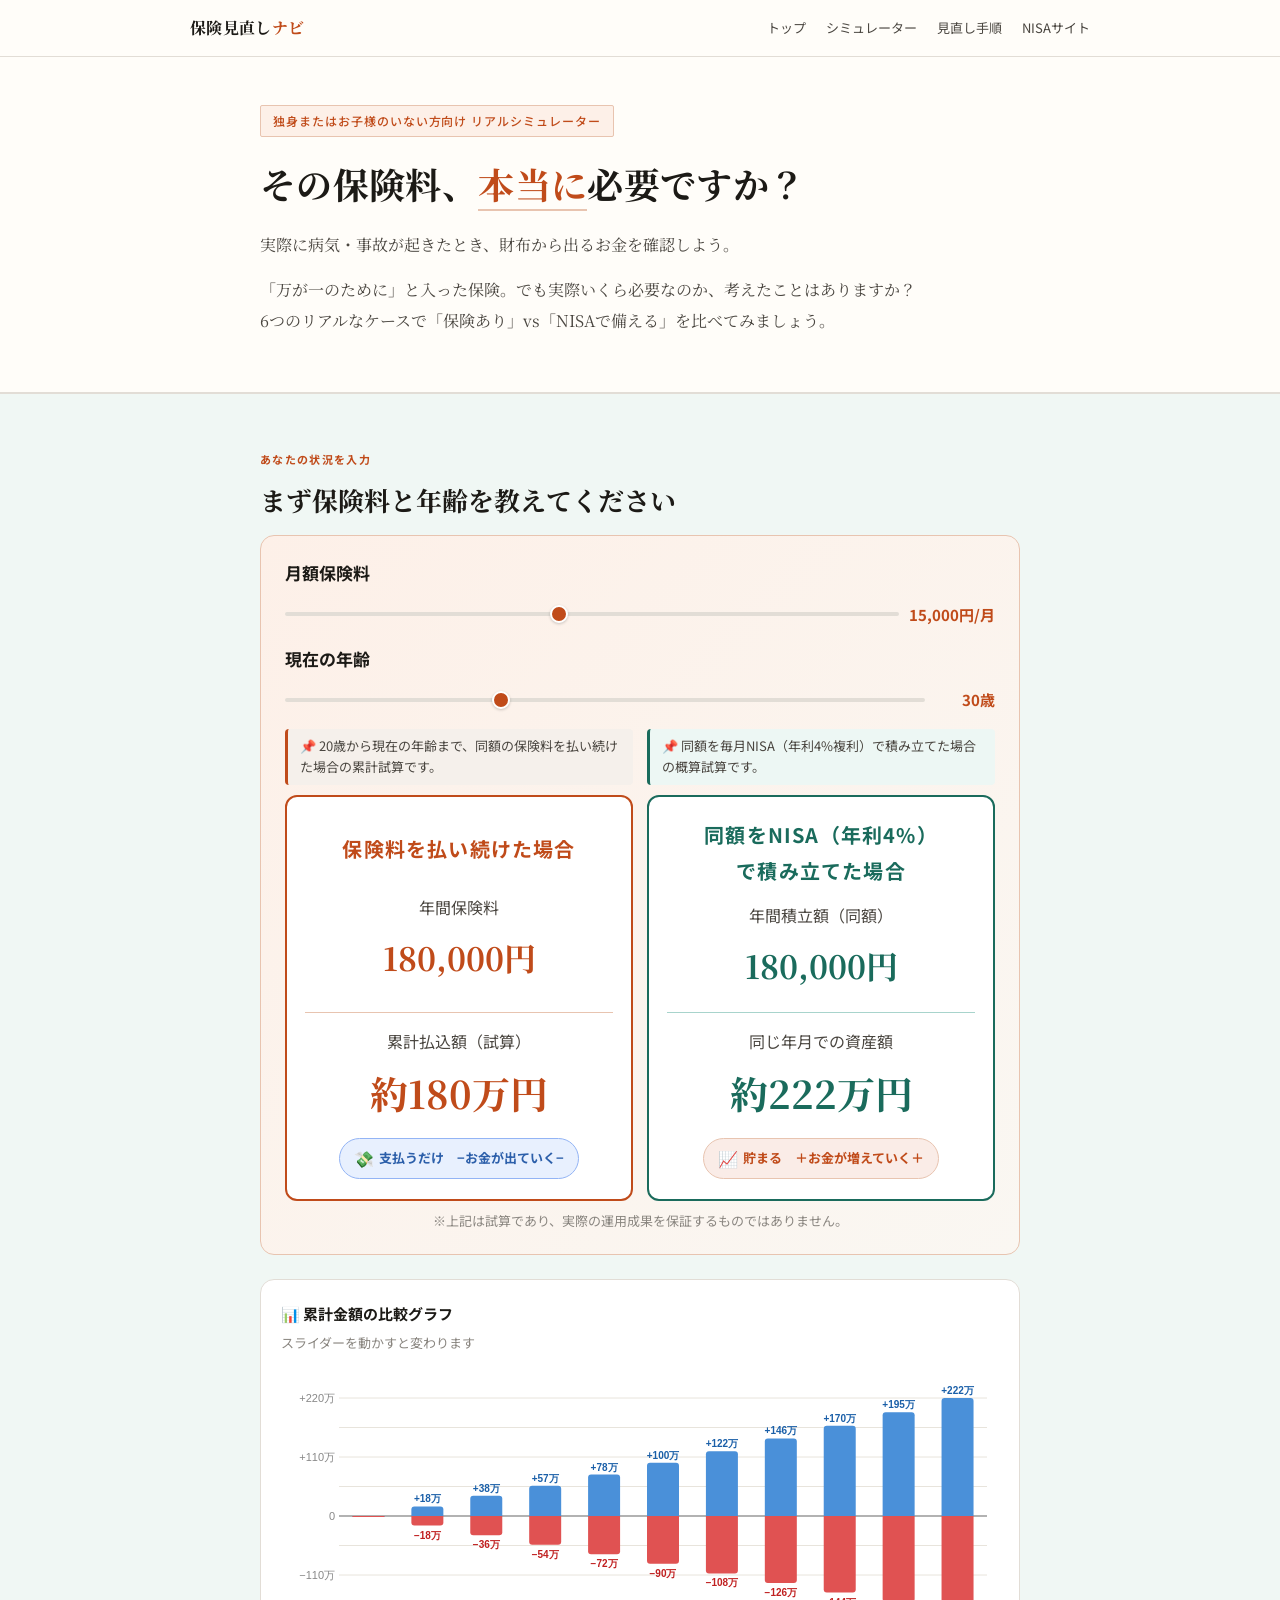
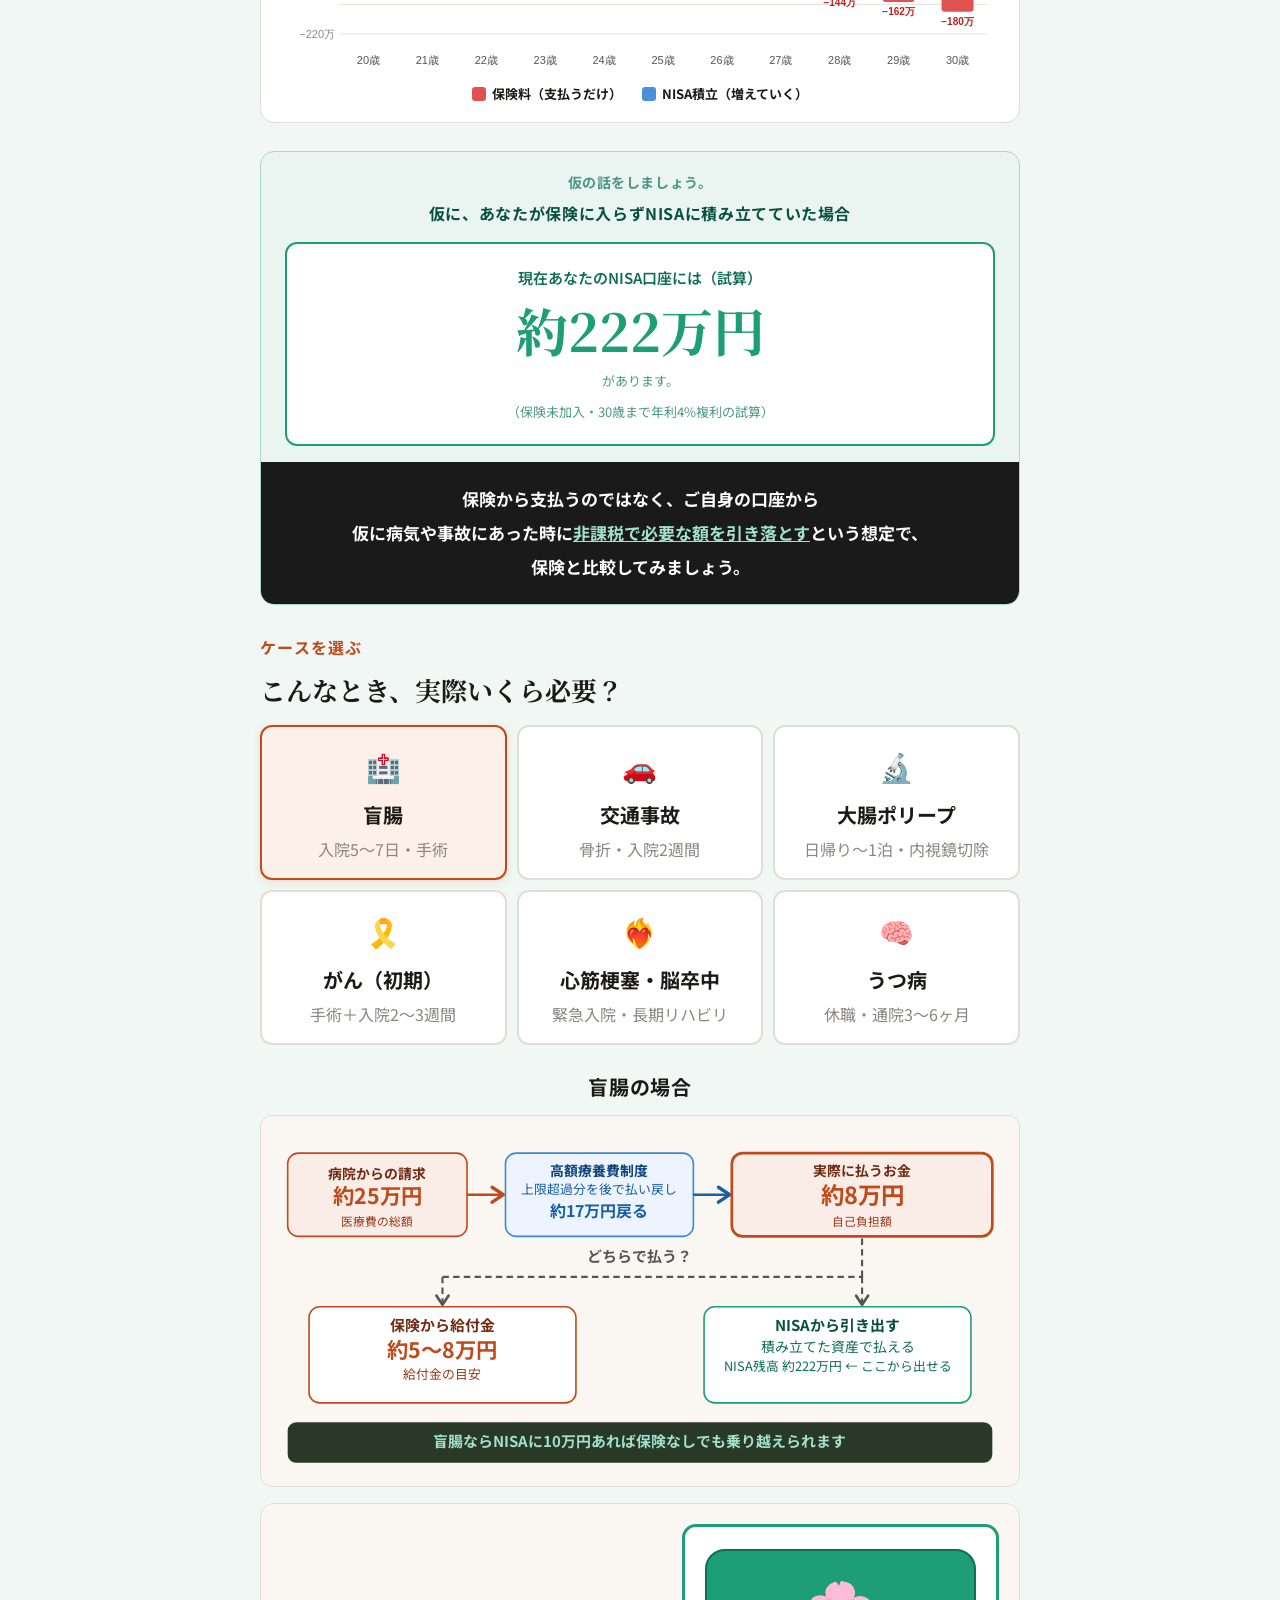
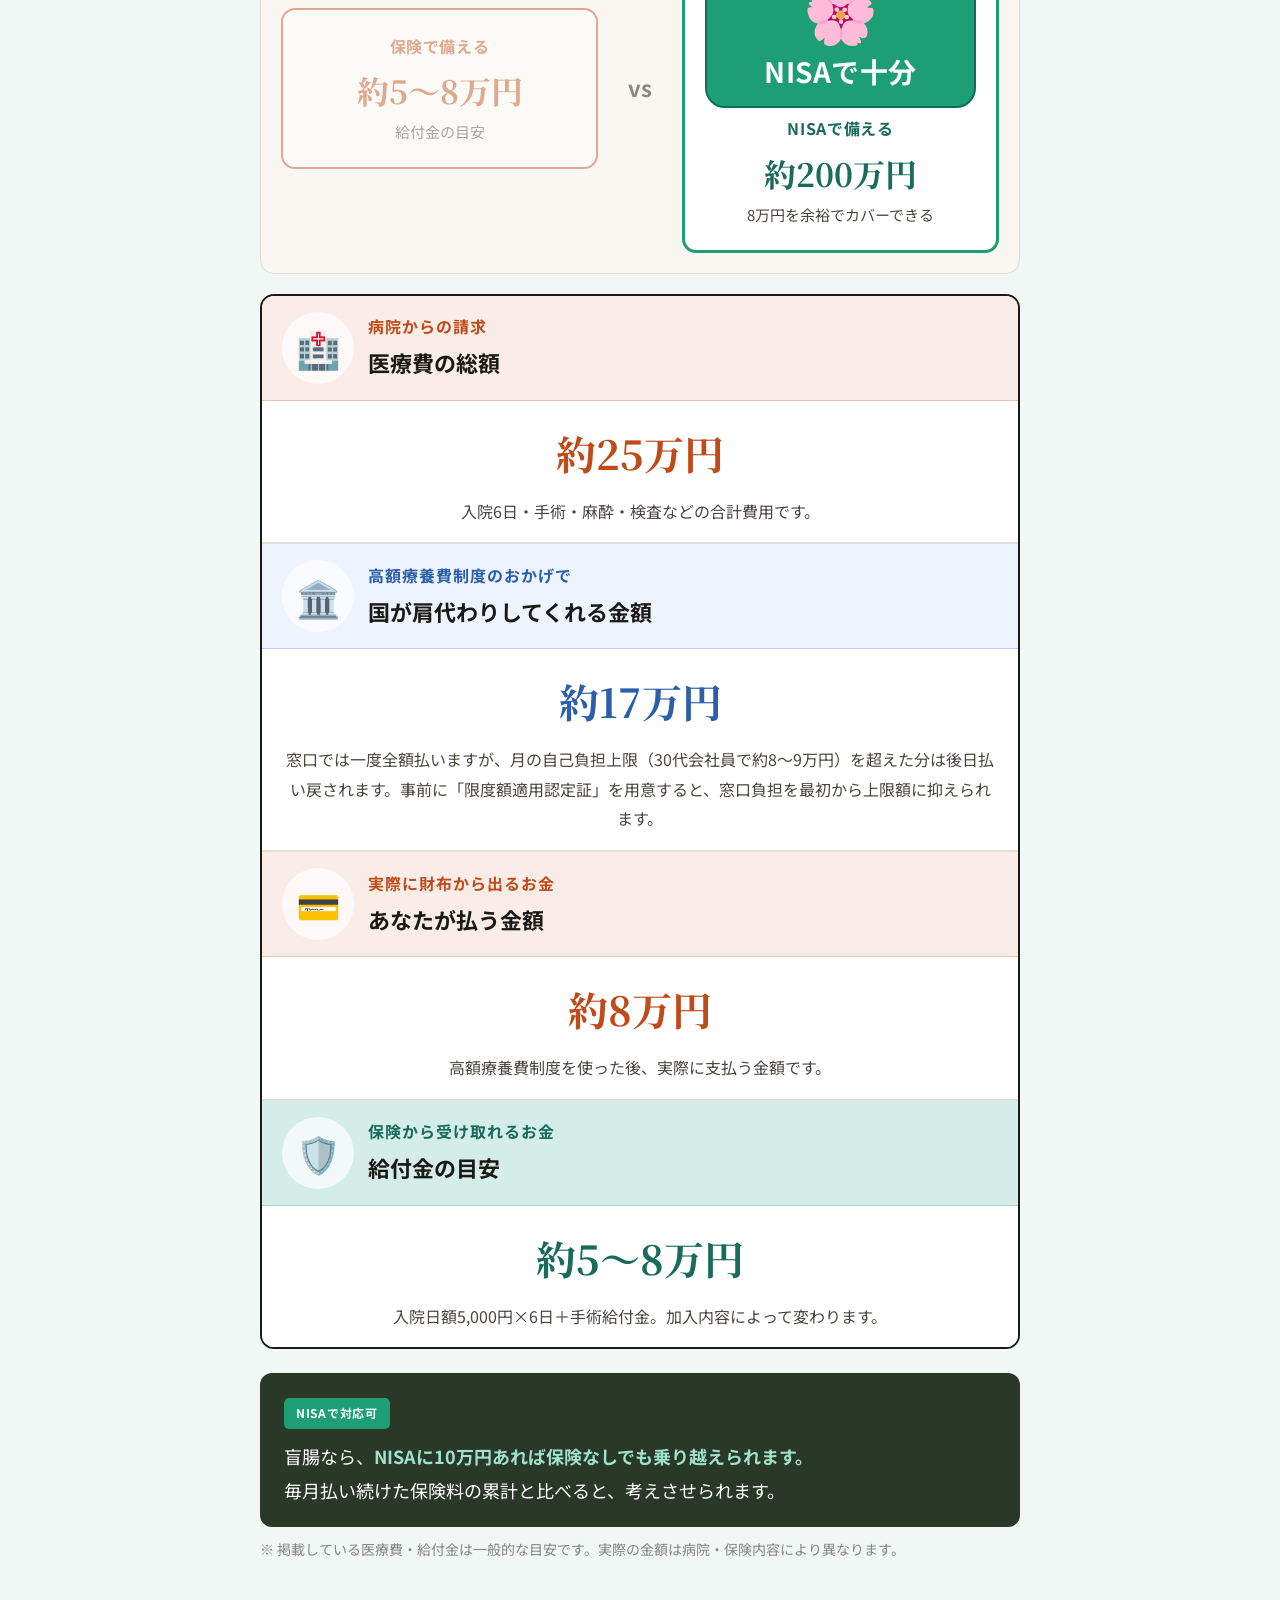
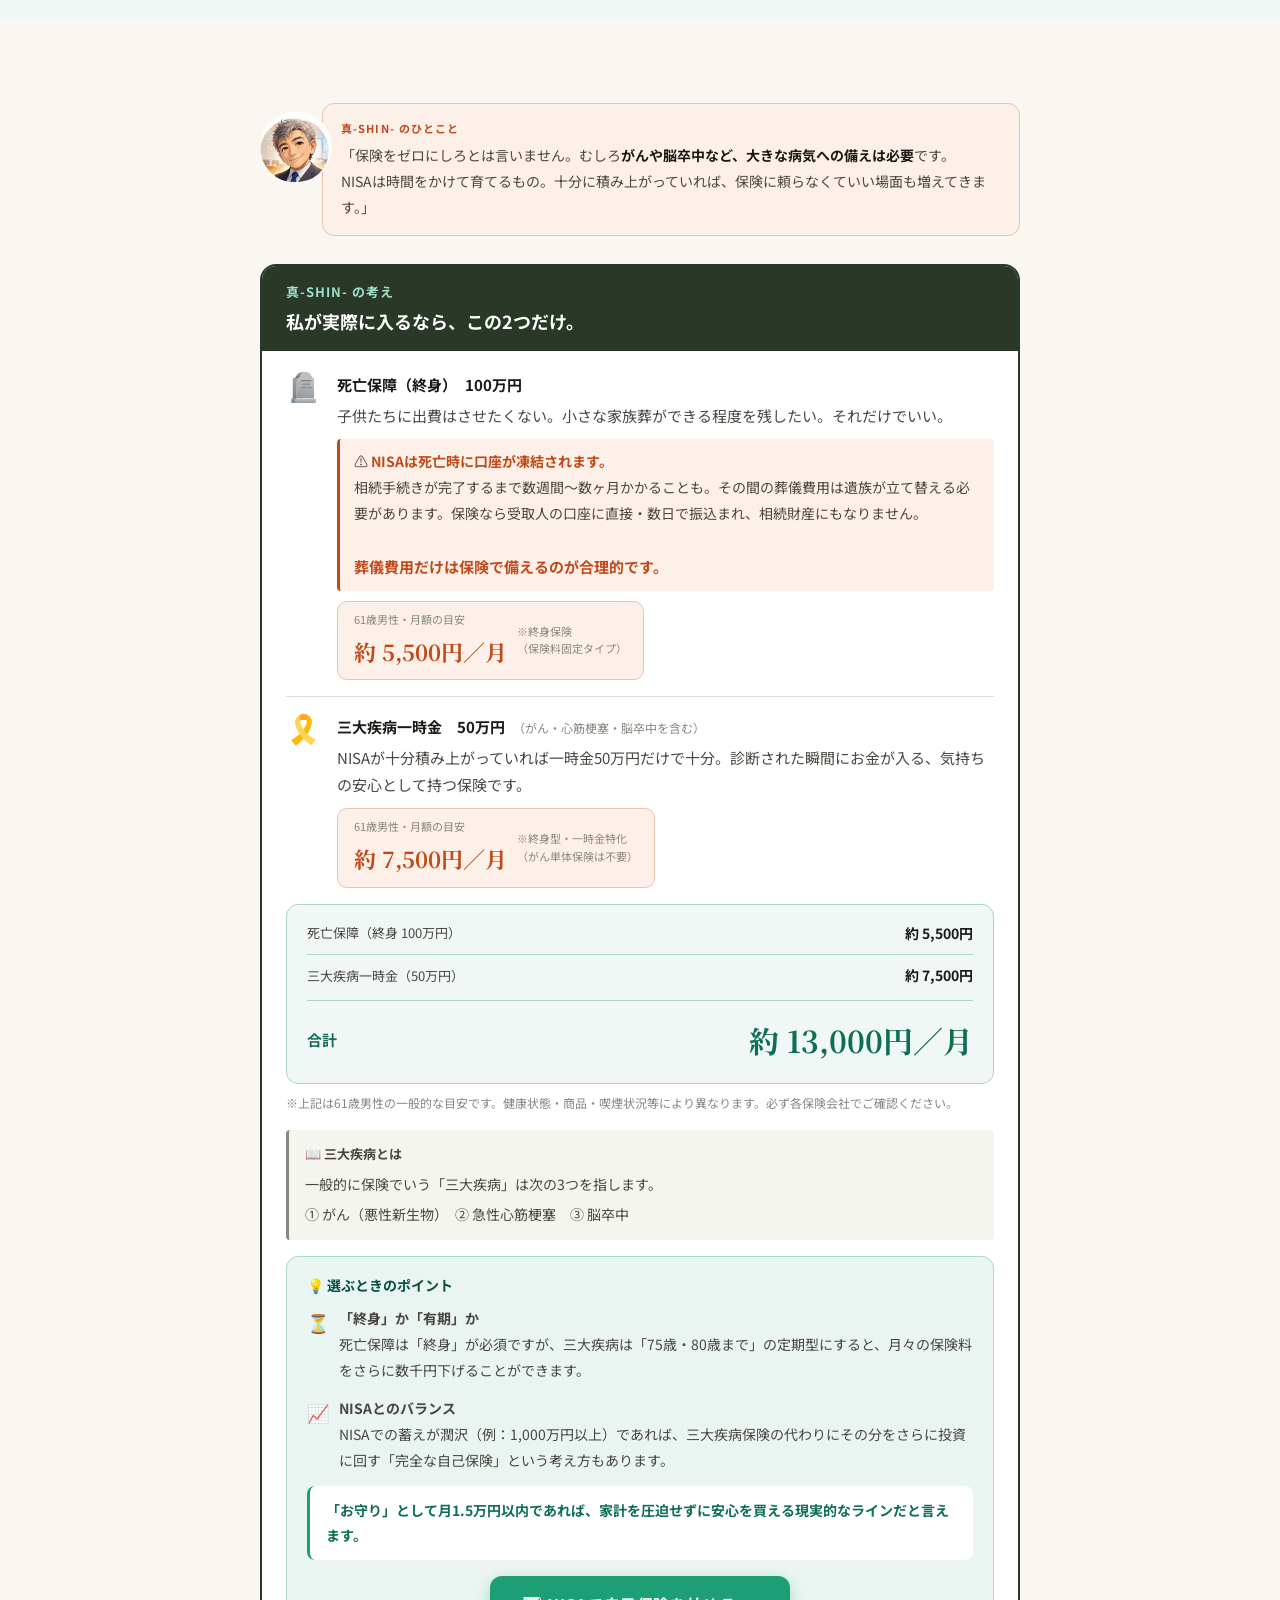
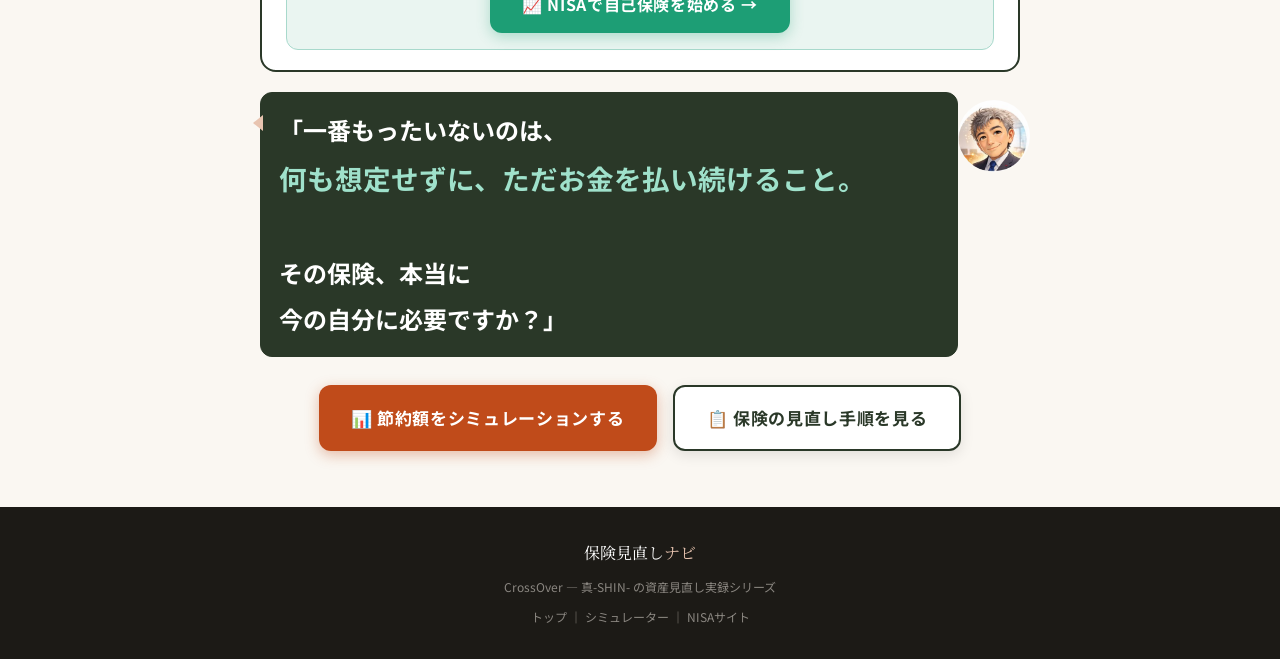
==== real-sim.html @ a4b4f341 "Add files via upload" ====
<!DOCTYPE html>
<html lang="ja">
<head>
  <meta charset="UTF-8">
  <meta name="viewport" content="width=device-width, initial-scale=1.0">
  <title>保険って本当に必要？リアル体験シミュレーター｜保険見直しナビ</title>
  <meta name="description" content="盲腸・交通事故・大腸ポリープ・がん・うつ病。実際にかかるお金と保険の給付金を比較。NISAで備えるとどうなるか、リアルな数字で確認しよう。">
  <!-- OGP -->
  <meta property="og:type"        content="website">
  <meta property="og:title"       content="保険って本当に必要？リアル体験シミュレーター｜保険見直しナビ">
  <meta property="og:description" content="盲腸・交通事故・がん・脳卒中など6つのケースで「保険 vs NISA」を比較。実際にかかるお金をリアルな数字で確認しよう。">
  <meta property="og:url"         content="https://crossover4029-web.github.io/real-sim.html">
  <meta property="og:image"       content="https://crossover4029-web.github.io/img/ogp-real-sim.png">
  <meta property="og:site_name"   content="保険見直しナビ">
  <meta name="twitter:card"       content="summary_large_image">
  <meta name="twitter:title"      content="保険って本当に必要？リアル体験シミュレーター">
  <meta name="twitter:description" content="6つのリアルケースで保険 vs NISAを比較。実際の自己負担額を数字で確認。">
  <meta name="twitter:image"      content="https://crossover4029-web.github.io/img/ogp-real-sim.png">
  <link rel="preconnect" href="https://fonts.googleapis.com">
  <link href="https://fonts.googleapis.com/css2?family=Noto+Serif+JP:wght@400;600;700&family=Noto+Sans+JP:wght@400;500;700&display=swap" rel="stylesheet">
  <link rel="stylesheet" href="css/style.css">
  <link rel="stylesheet" href="css/real-sim.css">
</head>
<body>

<header>
  <div class="header-inner">
    <a href="index.html" class="logo">保険見直し<span>ナビ</span></a>
    <nav>
      <a href="index.html">トップ</a>
      <a href="simulator.html">シミュレーター</a>
      <a href="review-guide.html">見直し手順</a>
      <a href="https://crossover4029-web.github.io/nisa-site/" target="_blank" rel="noopener noreferrer">NISAサイト</a>
    </nav>
  </div>
</header>

<section class="hero hero-sim">
  <div class="hero-inner fade-in">
    <span class="hero-eyebrow">独身またはお子様のいない方向け リアルシミュレーター</span>
    <h1>その保険料、<em>本当に</em>必要ですか？</h1>
    <p class="hero-lead-serif">実際に病気・事故が起きたとき、財布から出るお金を確認しよう。</p>
    <p class="hero-lead">
      「万が一のために」と入った保険。でも実際いくら必要なのか、考えたことはありますか？<br>
      6つのリアルなケースで「保険あり」vs「NISAで備える」を比べてみましょう。
    </p>
  </div>
</section>

<section class="section section-teal-bg">
  <div class="section-inner fade-in">

    <div class="section-label">あなたの状況を入力</div>
    <h2 class="section-title section-title-mb">まず保険料と年齢を教えてください</h2>

    <div class="slider-card">
      <div class="slider-card-title">月額保険料</div>
      <div class="slider-wrap">
        <input type="range" id="ins-fee" min="3000" max="30000" step="500" value="15000" oninput="updateInputs()" aria-label="月額保険料（3,000円〜30,000円）">
        <span class="slider-val" id="ins-fee-val">15,000円/月</span>
      </div>
      <div class="slider-card-title slider-card-title-mt">現在の年齢</div>
      <div class="slider-wrap">
        <input type="range" id="sim-age" min="20" max="50" step="1" value="30" oninput="updateInputs()" aria-label="現在の年齢（20歳〜50歳）">
        <span class="slider-val" id="sim-age-val">30歳</span>
      </div>
      <!-- 保険 vs NISA 対比ブロック -->
      <div class="compare-notes-grid">
        <div class="compare-note compare-note-ins">
          📌 20歳から現在の年齢まで、同額の保険料を払い続けた場合の累計試算です。
        </div>
        <div class="compare-note compare-note-nisa">
          📌 同額を毎月NISA（年利4%複利）で積み立てた場合の概算試算です。
        </div>
      </div>
      <div class="compare-cards-grid">

        <!-- 保険側 -->
        <div class="compare-card compare-card-ins">
          <div class="compare-card-title compare-card-title-ins">保険料を払い続けた場合</div>
          <div class="compare-card-sub">年間保険料</div>
          <div class="compare-card-amount compare-card-amount-ins" id="yearly-fee">180,000円</div>
          <div class="compare-card-footer compare-card-footer-ins">
            <div class="compare-card-sub">累計払込額（試算）</div>
            <div class="compare-card-total compare-card-total-ins" id="total-paid">約180万円</div>
            <div class="compare-badge compare-badge-blue">
              <span class="compare-badge-icon">💸</span>
              <span class="compare-badge-text compare-badge-text-blue">支払うだけ　−お金が出ていく−</span>
            </div>
          </div>
        </div>

        <!-- NISA側 -->
        <div class="compare-card compare-card-nisa">
          <div class="compare-card-title compare-card-title-nisa">同額をNISA（年利4%）<br>で積み立てた場合</div>
          <div class="compare-card-sub">年間積立額（同額）</div>
          <div class="compare-card-amount compare-card-amount-nisa" id="nisa-yearly">180,000円</div>
          <div class="compare-card-footer compare-card-footer-nisa">
            <div class="compare-card-sub">同じ年月での資産額</div>
            <div class="compare-card-total compare-card-total-nisa" id="nisa-result">約222万円</div>
            <div class="compare-badge compare-badge-red">
              <span class="compare-badge-icon">📈</span>
              <span class="compare-badge-text compare-badge-text-red">貯まる　＋お金が増えていく＋</span>
            </div>
          </div>
        </div>

      </div>
      <div class="compare-disclaimer">※上記は試算であり、実際の運用成果を保証するものではありません。</div>
    </div>

    <!-- 棒グラフ：保険(赤・下向き) vs NISA(青・上向き) -->
    <div class="bar-chart-card">
      <div class="bar-chart-title">📊 累計金額の比較グラフ</div>
      <div class="bar-chart-sub">スライダーを動かすと変わります</div>
      <div class="bar-chart-wrap">
        <canvas id="bar-chart" height="260" class="canvas-full"></canvas>
      </div>
      <div class="bar-chart-legend">
        <span class="bar-chart-legend-item"><span class="bar-chart-legend-dot bar-chart-legend-dot-ins"></span>保険料（支払うだけ）</span>
        <span class="bar-chart-legend-item"><span class="bar-chart-legend-dot bar-chart-legend-dot-nisa"></span>NISA積立（増えていく）</span>
      </div>
    </div>

    <!-- 前提カード -->
    <div class="premise-card">
      <div class="premise-card-top">
        <div class="premise-card-eyebrow">仮の話をしましょう。</div>
        <div class="premise-card-heading">仮に、あなたが保険に入らずNISAに積み立てていた場合</div>
        <div class="premise-nisa-box">
          <div class="premise-nisa-label">現在あなたのNISA口座には（試算）</div>
          <div class="premise-nisa-amount" id="premise-nisa">約222万円</div>
          <div class="premise-nisa-note" id="premise-note">があります。</div>
          <div class="premise-nisa-note">（保険未加入・30歳まで年利4%複利の試算）</div>
        </div>
      </div>
      <div class="premise-card-bottom">
        <div class="premise-card-bottom-text">
          保険から支払うのではなく、ご自身の口座から<br>
          仮に病気や事故にあった時に<span class="premise-card-bottom-accent">非課税で必要な額を引き落とす</span>という想定で、<br>
          保険と比較してみましょう。
        </div>
      </div>
    </div>

    <div class="section-label section-label-lg">ケースを選ぶ</div>
    <h2 class="section-title section-title-mb">こんなとき、実際いくら必要？</h2>

    <div class="tab-scroll" id="case-tabs" role="tablist" aria-label="病気・事故のケース選択"></div>

    <!-- インタラクティブ流れ図 -->
    <div id="case-title" class="case-title-bar">盲腸の場合</div>
    <div class="flow-svg-wrap">
      <svg id="flow-svg" width="100%" viewBox="0 0 680 310" xmlns="http://www.w3.org/2000/svg">
        <defs>
          <marker id="farr" viewBox="0 0 10 10" refX="8" refY="5" markerWidth="7" markerHeight="7" orient="auto-start-reverse">
            <path d="M2 1L8 5L2 9" fill="none" stroke="context-stroke" stroke-width="1.8" stroke-linecap="round" stroke-linejoin="round"/>
          </marker>
          <marker id="farr-dash" viewBox="0 0 10 10" refX="8" refY="5" markerWidth="7" markerHeight="7" orient="auto-start-reverse">
            <path d="M2 1L8 5L2 9" fill="none" stroke="#555" stroke-width="1.8" stroke-linecap="round" stroke-linejoin="round"/>
          </marker>
        </defs>

        <!-- ① 病院からの請求 -->
        <rect x="10" y="16" width="168" height="78" rx="10" fill="#FAECE7" stroke="#C04B1A" stroke-width="1.5"/>
        <text x="94" y="40" text-anchor="middle" font-size="13" font-weight="700" fill="#712B13">病院からの請求</text>
        <text id="f-total" x="94" y="64" text-anchor="middle" font-size="20" font-weight="700" fill="#C04B1A">—</text>
        <text x="94" y="84" text-anchor="middle" font-size="11" fill="#993C1D">医療費の総額</text>

        <!-- → -->
        <line x1="178" y1="55" x2="212" y2="55" stroke="#C04B1A" stroke-width="2.5" marker-end="url(#farr)"/>

        <!-- ② 高額療養費 -->
        <rect x="214" y="16" width="176" height="78" rx="10" fill="#EEF4FF" stroke="#378ADD" stroke-width="1.5"/>
        <text x="302" y="37" text-anchor="middle" font-size="13" font-weight="700" fill="#0C447C">高額療養費制度</text>
        <text x="302" y="54" text-anchor="middle" font-size="12" fill="#185FA5">上限超過分を後で払い戻し</text>
        <text id="f-cover" x="302" y="76" text-anchor="middle" font-size="15" font-weight="700" fill="#185FA5">—</text>

        <!-- → -->
        <line x1="390" y1="55" x2="424" y2="55" stroke="#185FA5" stroke-width="2.5" marker-end="url(#farr)"/>

        <!-- ③ 自己負担 -->
        <rect x="426" y="16" width="244" height="78" rx="10" fill="#FAECE7" stroke="#C04B1A" stroke-width="2.5"/>
        <text x="548" y="37" text-anchor="middle" font-size="13" font-weight="700" fill="#712B13">実際に払うお金</text>
        <text id="f-self" x="548" y="64" text-anchor="middle" font-size="22" font-weight="700" fill="#C04B1A">—</text>
        <text x="548" y="84" text-anchor="middle" font-size="11" fill="#993C1D">自己負担額</text>

        <!-- どちらで払う？ラベル＋分岐点＋点線 -->
        <text x="340" y="118" text-anchor="middle" font-size="14" font-weight="700" fill="#555">どちらで払う？</text>
        <!-- 自己負担から降りてくる縦線 -->
        <line x1="548" y1="96" x2="548" y2="132" stroke="#555" stroke-width="2" stroke-dasharray="6 4"/>
        <!-- 分岐の横線（左端→右端） -->
        <line x1="155" y1="132" x2="548" y2="132" stroke="#555" stroke-width="2" stroke-dasharray="6 4"/>
        <!-- 左（保険）へ降りる縦線 -->
        <line x1="155" y1="132" x2="155" y2="158" stroke="#555" stroke-width="2" stroke-dasharray="6 4" marker-end="url(#farr-dash)"/>
        <!-- 右（NISA）へ降りる縦線 -->
        <line x1="548" y1="132" x2="548" y2="158" stroke="#555" stroke-width="2" stroke-dasharray="6 4" marker-end="url(#farr-dash)"/>

        <!-- ④ 保険で対応（左・赤枠・白背景） -->
        <rect x="30" y="160" width="250" height="90" rx="10" fill="#fff" stroke="#C04B1A" stroke-width="1.5" id="f-ins-box"/>
        <text x="155" y="183" text-anchor="middle" font-size="14" font-weight="700" fill="#712B13">保険から給付金</text>
        <text id="f-ins-amount" x="155" y="208" text-anchor="middle" font-size="20" font-weight="700" fill="#C04B1A">—</text>
        <text x="155" y="228" text-anchor="middle" font-size="12" fill="#993C1D">給付金の目安</text>
        <rect id="f-ins-badge" x="62" y="240" width="186" height="0" rx="4" fill="#C04B1A"/>
        <text id="f-ins-badge-text" x="155" y="256" text-anchor="middle" font-size="13" font-weight="700" fill="#fff"></text>

        <!-- ⑤ NISAで対応（右・緑枠・白背景） -->
        <rect x="400" y="160" width="250" height="90" rx="10" fill="#fff" stroke="#1D9E75" stroke-width="1.5"/>
        <text x="525" y="183" text-anchor="middle" font-size="14" font-weight="700" fill="#085041">NISAから引き出す</text>
        <text id="f-nisa-ok" x="525" y="202" text-anchor="middle" font-size="13" fill="#0F6E56">積み立てた資産で払える</text>
        <text id="f-nisa-stock" x="525" y="220" text-anchor="middle" font-size="12" fill="#0F6E56">—</text>
        <rect id="f-nisa-badge" x="432" y="232" width="186" height="0" rx="4" fill="#1D9E75"/>
        <text id="f-nisa-badge-text" x="525" y="248" text-anchor="middle" font-size="13" font-weight="700" fill="#fff"></text>

        <!-- 結論帯 -->
        <rect x="10" y="268" width="660" height="38" rx="8" fill="#2A3828"/>
        <text id="f-conclusion" x="340" y="291" text-anchor="middle" font-size="14" font-weight="700" fill="#9FE1CB">—</text>
      </svg>
    </div>

    <!-- NISA vs 保険 比較バー -->
    <div class="comp-bar">
      <div class="comp-grid">
        <div class="comp-card ins" id="comp-ins">
          <div class="comp-hanamaru ins-win" id="comp-ins-hanamaru">
            <span class="comp-hanamaru-flower">🌸</span>保険が有利
          </div>
          <div class="comp-card-head">
            <span class="comp-card-name">保険で備える</span>
          </div>
          <div class="comp-card-amount" id="comp-ins-amount">—</div>
          <div class="comp-card-label" id="comp-ins-label">給付金の目安</div>
        </div>
        <div class="comp-vs">vs</div>
        <div class="comp-card nisa" id="comp-nisa">
          <div class="comp-hanamaru nisa-win" id="comp-nisa-hanamaru">
            <span class="comp-hanamaru-flower">🌸</span>NISAで十分
          </div>
          <div class="comp-card-head">
            <span class="comp-card-name">NISAで備える</span>
          </div>
          <div class="comp-card-amount" id="comp-nisa-amount">—</div>
          <div class="comp-card-label" id="comp-nisa-label">必要な積立残高</div>
        </div>
      </div>
    </div>

    <div class="cards-grid" id="cards-grid"></div>

    <div class="conclusion-box conclusion-box-lg" id="conclusion">—</div>
    <p class="note-text">※ 掲載している医療費・給付金は一般的な目安です。実際の金額は病院・保険内容により異なります。</p>
  </div>
</section>

<section class="section section-cream">
  <div class="section-inner fade-in">
    <div class="balloon type-smile">
      <img src="img/chara-smile.png" alt="真-SHIN-" class="balloon-chara">
      <div class="balloon-body">
        <div class="balloon-label">真-SHIN- のひとこと</div>
        <div class="balloon-text">「保険をゼロにしろとは言いません。むしろ<strong>がんや脳卒中など、大きな病気への備えは必要</strong>です。<br>NISAは時間をかけて育てるもの。十分に積み上がっていれば、保険に頼らなくていい場面も増えてきます。」</div>
      </div>
    </div>

    <!-- 私の考えカード -->
    <div class="myplan-card">
      <div class="myplan-card-header">
        <div class="myplan-card-header-sub">真-SHIN- の考え</div>
        <div class="myplan-card-header-title">私が実際に入るなら、この2つだけ。</div>
      </div>
      <div class="myplan-card-body">

        <!-- 項目1：死亡保険 -->
        <div class="myplan-row myplan-row-bordered">
          <div class="myplan-icon">🪦</div>
          <div>
            <div class="myplan-title">死亡保障（終身）　100万円</div>
            <div class="myplan-desc">子供たちに出費はさせたくない。小さな家族葬ができる程度を残したい。それだけでいい。</div>
            <div class="myplan-alert">
              ⚠️ <strong class="myplan-alert-title">NISAは死亡時に口座が凍結されます。</strong><br>
              相続手続きが完了するまで数週間〜数ヶ月かかることも。その間の葬儀費用は遺族が立て替える必要があります。保険なら受取人の口座に直接・数日で振込まれ、相続財産にもなりません。<br><br>
              <strong class="myplan-alert-strong">葬儀費用だけは保険で備えるのが合理的です。</strong>
            </div>
            <div class="myplan-fee-badge">
              <div>
                <div class="myplan-fee-badge-label">61歳男性・月額の目安</div>
                <div class="myplan-fee-badge-amount">約 5,500円／月</div>
              </div>
              <div class="myplan-fee-badge-note">※終身保険<br>（保険料固定タイプ）</div>
            </div>
          </div>
        </div>

        <!-- 項目2：三大疾病（がん含む） -->
        <div class="myplan-row">
          <div class="myplan-icon">🎗️</div>
          <div>
            <div class="myplan-title">三大疾病一時金　50万円<span class="myplan-title-sub">（がん・心筋梗塞・脳卒中を含む）</span></div>
            <div class="myplan-desc">NISAが十分積み上がっていれば一時金50万円だけで十分。診断された瞬間にお金が入る、気持ちの安心として持つ保険です。</div>
            <div class="myplan-fee-badge">
              <div>
                <div class="myplan-fee-badge-label">61歳男性・月額の目安</div>
                <div class="myplan-fee-badge-amount">約 7,500円／月</div>
              </div>
              <div class="myplan-fee-badge-note">※終身型・一時金特化<br>（がん単体保険は不要）</div>
            </div>
          </div>
        </div>

        <!-- 合計 -->
        <div class="myplan-total">
          <div class="myplan-total-row myplan-total-row-border">
            <div class="myplan-total-label">死亡保障（終身 100万円）</div>
            <div class="myplan-total-val">約 5,500円</div>
          </div>
          <div class="myplan-total-row myplan-total-row-border2">
            <div class="myplan-total-label">三大疾病一時金（50万円）</div>
            <div class="myplan-total-val">約 7,500円</div>
          </div>
          <div class="myplan-total-row">
            <div class="myplan-total-sum-label">合計</div>
            <div class="myplan-total-sum-val">約 13,000円／月</div>
          </div>
        </div>
        <div class="myplan-note">※上記は61歳男性の一般的な目安です。健康状態・商品・喫煙状況等により異なります。必ず各保険会社でご確認ください。</div>

        <!-- 三大疾病の定義 -->
        <div class="sandai-def">
          <div class="sandai-def-title">📖 三大疾病とは</div>
          <div class="sandai-def-body">
            一般的に保険でいう「三大疾病」は次の3つを指します。<br>
            <span class="sandai-def-list">① がん（悪性新生物）　② 急性心筋梗塞　③ 脳卒中</span>
          </div>
        </div>

        <!-- 補足ポイント -->
        <div class="myplan-tips">
          <div class="myplan-tips-title">💡 選ぶときのポイント</div>
          <div class="myplan-tips-row">
            <span class="myplan-tips-icon">⏳</span>
            <div class="myplan-tips-text">
              <strong>「終身」か「有期」か</strong><br>
              死亡保障は「終身」が必須ですが、三大疾病は「75歳・80歳まで」の定期型にすると、月々の保険料をさらに数千円下げることができます。
            </div>
          </div>
          <div class="myplan-tips-row">
            <span class="myplan-tips-icon">📈</span>
            <div class="myplan-tips-text">
              <strong>NISAとのバランス</strong><br>
              NISAでの蓄えが潤沢（例：1,000万円以上）であれば、三大疾病保険の代わりにその分をさらに投資に回す「完全な自己保険」という考え方もあります。
            </div>
          </div>
          <div class="myplan-tips-highlight">
            <div class="myplan-tips-highlight-text">「お守り」として月1.5万円以内であれば、家計を圧迫せずに安心を買える現実的なラインだと言えます。</div>
          </div>
          <div class="myplan-nisa-btn-wrap">
            <a href="https://crossover4029-web.github.io/nisa-site/" target="_blank" rel="noopener noreferrer" class="myplan-nisa-btn">
              📈 NISAで自己保険を始める →
            </a>
          </div>
        </div>

      </div>
    </div>

    <!-- 決め台詞：アイコン右・大きめフォント -->
    <div class="balloon type-smile balloon-reverse" >
      <img src="img/chara-smile.png" alt="真-SHIN-" class="balloon-chara">
      <div class="balloon-body balloon-dark">
        <div class="balloon-catchcopy">
          「一番もったいないのは、<br>
          <span class="balloon-catchcopy-key">何も想定せずに、ただお金を払い続けること。</span><br>
          <br>
          その保険、本当に<br>今の自分に必要ですか？」
        </div>
      </div>
    </div>

    <div class="cta-buttons">
      <a href="simulator.html" class="btn-cta-primary">📊 節約額をシミュレーションする</a>
      <a href="review-guide.html" class="btn-cta-ghost">📋 保険の見直し手順を見る</a>
    </div>
  </div>
</section>

<footer>
  <div class="footer-logo">保険見直し<span>ナビ</span></div>
  <p class="footer-copy">CrossOver — 真-SHIN- の資産見直し実録シリーズ</p>
  <p><a href="index.html">トップ</a> ｜ <a href="simulator.html">シミュレーター</a> ｜ <a href="https://crossover4029-web.github.io/nisa-site/" target="_blank" rel="noopener noreferrer">NISAサイト</a></p>
</footer>

<script src="js/script.js"></script>
<script src="js/real-sim.js"></script>
</body>
</html>
---- css/style.css ----
/* =============================================
   保険見直しナビ — 共通スタイル
   CrossOver / 真-SHIN-
   ============================================= */

*, *::before, *::after { box-sizing: border-box; margin: 0; padding: 0; }

:root {
  --cream:        #FAF7F2;
  --warm-white:   #FFFDF9;
  --ink:          #1C1A16;
  --ink-mid:      #4A4640;
  --ink-light:    #8A8680;
  --accent:       #C04B1A;
  --accent-light: #E8C4B0;
  --accent-bg:    #FDF0E8;
  --teal:         #1A6B5C;
  --teal-bg:      #D4EDE8;
  --teal-border:  #A8D4CC;
  --gold:         #B07A20;
  --gold-bg:      #F5E9CE;
  --border:       #E2DDD6;
  --serif: 'Noto Serif JP', serif;
  --sans:  'Noto Sans JP', sans-serif;
}

html { scroll-behavior: smooth; }

body {
  font-family: var(--sans);
  background: var(--cream);
  color: var(--ink);
  line-height: 1.8;
  font-size: 15px;
}

/* ── HEADER ── */
header {
  background: var(--warm-white);
  border-bottom: 1px solid var(--border);
  padding: 0 24px;
  position: sticky;
  top: 0;
  z-index: 100;
}
.header-inner {
  max-width: 900px;
  margin: 0 auto;
  height: 56px;
  display: flex;
  align-items: center;
  justify-content: space-between;
}
.logo {
  font-family: var(--serif);
  font-size: 16px;
  font-weight: 700;
  color: var(--ink);
  text-decoration: none;
  letter-spacing: .02em;
}
.logo span { color: var(--accent); }

nav { display: flex; gap: 20px; }
nav a {
  font-size: 13px;
  color: var(--ink-mid);
  text-decoration: none;
  transition: color .2s;
}
nav a:hover { color: var(--accent); }

/* ── SECTION COMMON ── */
.section { padding: 56px 24px; }
.section-inner { max-width: 760px; margin: 0 auto; }

.section-label {
  font-size: 11px;
  font-weight: 700;
  letter-spacing: .12em;
  color: var(--accent);
  text-transform: uppercase;
  margin-bottom: 10px;
}
.section-title {
  font-family: var(--serif);
  font-size: clamp(20px, 3vw, 26px);
  font-weight: 700;
  color: var(--ink);
  line-height: 1.5;
  margin-bottom: 24px;
}

/* ── BUTTONS ── */
.btn-primary {
  display: inline-block;
  background: var(--accent);
  color: #fff;
  font-size: 14px;
  font-weight: 700;
  padding: 13px 24px;
  border-radius: 4px;
  text-decoration: none;
  letter-spacing: .04em;
  transition: background .2s, transform .15s;
}
.btn-primary:hover { background: #A03A10; transform: translateY(-1px); }

.btn-ghost {
  display: inline-block;
  border: 1.5px solid var(--border);
  color: var(--ink-mid);
  font-size: 14px;
  font-weight: 500;
  padding: 12px 22px;
  border-radius: 4px;
  text-decoration: none;
  transition: border-color .2s, color .2s;
}
.btn-ghost:hover { border-color: var(--ink-mid); color: var(--ink); }

/* ── HERO ── */
.hero {
  background: var(--warm-white);
  border-bottom: 1px solid var(--border);
  padding: 64px 24px 56px;
}
.hero-inner { max-width: 760px; margin: 0 auto; }

.hero-eyebrow {
  display: inline-block;
  font-size: 12px;
  font-weight: 500;
  color: var(--accent);
  letter-spacing: .08em;
  border: 1px solid var(--accent-light);
  background: var(--accent-bg);
  padding: 4px 12px;
  border-radius: 2px;
  margin-bottom: 20px;
}
.hero h1 {
  font-family: var(--serif);
  font-size: clamp(24px, 4vw, 36px);
  font-weight: 700;
  line-height: 1.5;
  color: var(--ink);
  margin-bottom: 20px;
  letter-spacing: .01em;
}
.hero h1 em {
  font-style: normal;
  color: var(--accent);
  border-bottom: 2px solid var(--accent-light);
}
.hero-lead {
  font-size: 16px;
  color: var(--ink-mid);
  line-height: 1.9;
  margin-bottom: 28px;
}
.hero-quote {
  background: var(--accent-bg);
  border-left: 3px solid var(--accent);
  padding: 16px 20px;
  border-radius: 0 6px 6px 0;
  font-family: var(--serif);
  font-size: 15px;
  color: var(--ink);
  line-height: 1.8;
  margin-bottom: 28px;
}
.hero-quote strong { color: var(--accent); font-weight: 700; }
.hero-cta { display: flex; gap: 12px; flex-wrap: wrap; }

/* ── TROUBLE ── */
.trouble { background: var(--cream); }
.trouble-list { list-style: none; display: grid; gap: 10px; }
.trouble-list li {
  display: flex;
  align-items: flex-start;
  gap: 12px;
  background: var(--warm-white);
  border: 1px solid var(--border);
  border-radius: 6px;
  padding: 14px 18px;
  font-size: 15px;
  color: var(--ink-mid);
  transition: border-color .2s;
}
.trouble-list li:hover { border-color: var(--accent-light); }
.trouble-list li::before {
  content: '□';
  color: var(--accent-light);
  font-size: 18px;
  flex-shrink: 0;
  margin-top: 1px;
}

/* ── ABOUT ── */
.about {
  background: var(--warm-white);
  border-top: 1px solid var(--border);
  border-bottom: 1px solid var(--border);
}
.about-card { display: flex; gap: 28px; align-items: flex-start; }
.about-avatar {
  width: 72px; height: 72px;
  border-radius: 50%;
  background: var(--accent-bg);
  border: 2px solid var(--accent-light);
  display: flex; align-items: center; justify-content: center;
  font-family: var(--serif);
  font-size: 22px; font-weight: 700;
  color: var(--accent);
  flex-shrink: 0;
}
.about-body h3 { font-family: var(--serif); font-size: 17px; font-weight: 700; margin-bottom: 6px; }
.about-body p  { font-size: 14px; color: var(--ink-mid); line-height: 1.85; margin-bottom: 10px; }
.about-link {
  font-size: 13px; color: var(--accent);
  text-decoration: none;
  border-bottom: 1px solid var(--accent-light);
  transition: border-color .2s;
}
.about-link:hover { border-color: var(--accent); }

/* ── RESULT ── */
.result { background: var(--cream); }
.result-grid {
  display: grid;
  grid-template-columns: 1fr 40px 1fr;
  align-items: center;
  background: var(--warm-white);
  border: 1px solid var(--border);
  border-radius: 8px;
  overflow: hidden;
  margin-bottom: 24px;
}
.result-box { padding: 24px 20px; text-align: center; }
.result-box.before { border-right: 1px solid var(--border); }
.result-box.after  { background: var(--accent-bg); }
.result-label { font-size: 11px; font-weight: 700; letter-spacing: .1em; color: var(--ink-light); margin-bottom: 8px; }
.result-amount { font-family: var(--serif); font-size: 28px; font-weight: 700; color: var(--ink); margin-bottom: 4px; }
.result-box.after .result-amount { color: var(--accent); }
.result-sub  { font-size: 12px; color: var(--ink-light); }
.result-arrow { font-size: 24px; color: var(--accent-light); text-align: center; }
.result-note {
  background: var(--gold-bg);
  border: 1px solid #DEC88A;
  border-radius: 6px;
  padding: 14px 18px;
  font-size: 14px; color: var(--gold);
  font-weight: 500; text-align: center;
}
.result-note strong { color: var(--ink); font-size: 17px; }

/* ── CHECKLIST ── */
.checklist-section {
  background: var(--warm-white);
  border-top: 1px solid var(--border);
  border-bottom: 1px solid var(--border);
}
.check-list { list-style: none; display: grid; gap: 8px; margin-bottom: 20px; }
.check-item {
  display: flex; align-items: center; gap: 14px;
  background: var(--cream);
  border: 1px solid var(--border);
  border-radius: 6px;
  padding: 14px 16px; font-size: 14px;
  cursor: pointer;
  transition: border-color .2s, background .2s;
  user-select: none;
}
.check-item:hover { border-color: var(--accent-light); background: var(--accent-bg); }
.check-item.checked { border-color: var(--accent); background: var(--accent-bg); }
.check-box {
  width: 20px; height: 20px;
  border: 1.5px solid var(--border);
  border-radius: 3px; flex-shrink: 0;
  display: flex; align-items: center; justify-content: center;
  font-size: 13px; color: transparent;
  transition: all .2s;
}
.check-item.checked .check-box { background: var(--accent); border-color: var(--accent); color: #fff; }
.check-num { font-size: 11px; color: var(--ink-light); min-width: 20px; }
.check-result {
  display: none;
  background: var(--accent-bg);
  border: 1.5px solid var(--accent);
  border-radius: 6px;
  padding: 16px 20px;
  font-size: 14px; color: var(--accent);
  font-weight: 500; text-align: center;
}
.check-result.show { display: block; }
.check-count-label {
  font-size: 13px; color: var(--ink-light);
  margin-bottom: 12px; text-align: right;
}
#check-count { font-weight: 700; color: var(--accent); font-size: 16px; }

/* ── SIMULATOR PROMO ── */
.sim-promo {
  background: var(--warm-white);
  border-top: 1px solid var(--border);
  border-bottom: 1px solid var(--border);
  padding: 40px 24px;
}
.sim-card-grid { display: grid; grid-template-columns: 1fr 1fr; gap: 12px; margin-bottom: 24px; }
.sim-card { border-radius: 8px; padding: 18px 20px; }
.sim-card.orange { background: var(--accent-bg); border: 1px solid var(--accent-light); }
.sim-card.teal   { background: var(--teal-bg);   border: 1px solid var(--teal-border); }
.sim-card-num  { font-size: 11px; font-weight: 700; letter-spacing: .08em; margin-bottom: 8px; }
.sim-card.orange .sim-card-num { color: var(--accent); }
.sim-card.teal   .sim-card-num { color: var(--teal); }
.sim-card-title { font-family: var(--serif); font-size: 16px; font-weight: 700; color: var(--ink); margin-bottom: 6px; }
.sim-card-desc  { font-size: 13px; color: var(--ink-mid); line-height: 1.7; }

/* ── PAGES NAV ── */
.pages-nav { background: var(--cream); }
.pages-grid { display: grid; grid-template-columns: repeat(auto-fit, minmax(220px, 1fr)); gap: 12px; }
.page-link {
  background: var(--warm-white);
  border: 1px solid var(--border);
  border-top: 3px solid var(--accent);
  border-radius: 0 0 6px 6px;
  padding: 18px 18px 14px;
  text-decoration: none; color: var(--ink);
  transition: border-color .2s, transform .15s;
  display: block;
}
.page-link:hover { border-color: var(--accent); transform: translateY(-2px); }
.page-link-num   { font-size: 11px; color: var(--accent); font-weight: 700; letter-spacing: .06em; margin-bottom: 6px; }
.page-link-title { font-family: var(--serif); font-size: 15px; font-weight: 700; margin-bottom: 6px; }
.page-link-desc  { font-size: 12px; color: var(--ink-light); line-height: 1.7; }

/* ── CROSS LINK ── */
.cross-link {
  background: var(--teal-bg);
  border: 1px solid var(--teal-border);
  border-radius: 8px;
  padding: 20px 24px;
  display: flex; align-items: center; justify-content: space-between;
  text-decoration: none;
  transition: background .2s;
  gap: 12px;
}
.cross-link:hover { background: #BFDED9; }
.cross-link-text { font-size: 14px; color: var(--teal); font-weight: 500; }
.cross-link-text strong { font-family: var(--serif); font-size: 16px; display: block; margin-bottom: 2px; color: var(--ink); }
.cross-link-arrow { font-size: 20px; color: var(--teal); flex-shrink: 0; }

/* ── CTA FINAL ── */
.cta-final {
  background: var(--warm-white);
  border-top: 1px solid var(--border);
  text-align: center;
}
.cta-button-group { display: flex; gap: 12px; flex-wrap: wrap; justify-content: center; }

/* ── FOOTER ── */
footer {
  background: var(--ink);
  color: var(--ink-light);
  padding: 32px 24px;
  text-align: center;
  font-size: 12px;
}
footer a { color: var(--ink-light); text-decoration: none; }
.footer-logo { font-family: var(--serif); font-size: 16px; color: #fff; margin-bottom: 8px; }
.footer-logo span { color: var(--accent-light); }

/* ── FADE IN ── */
.fade-in {
  opacity: 0;
  transform: translateY(18px);
  transition: opacity .6s ease, transform .6s ease;
}
.fade-in.visible { opacity: 1; transform: translateY(0); }

/* ── SIMULATOR PAGE ── */
.page-hero {
  background: var(--warm-white);
  border-bottom: 1px solid var(--border);
  padding: 44px 24px 36px;
  text-align: center;
}
.page-eyebrow {
  display: inline-block;
  font-size: 11px; font-weight: 700;
  letter-spacing: .1em; color: var(--accent);
  border: 1px solid var(--accent-light);
  background: var(--accent-bg);
  padding: 3px 12px; border-radius: 2px;
  margin-bottom: 14px;
}
.page-hero h1 {
  font-family: var(--serif);
  font-size: clamp(20px, 3.5vw, 28px);
  font-weight: 700; line-height: 1.5;
  margin-bottom: 10px;
}
.page-hero p { font-size: 14px; color: var(--ink-mid); }

.tab-wrap { max-width: 860px; margin: 0 auto; padding: 32px 20px 0; }
.tab-buttons {
  display: flex;
  border: 1px solid var(--border);
  border-radius: 8px 8px 0 0;
  overflow: hidden;
  background: var(--cream);
}
.tab-btn {
  flex: 1; padding: 13px 16px;
  font-family: var(--sans); font-size: 14px; font-weight: 500;
  color: var(--ink-mid); background: transparent;
  border: none; cursor: pointer;
  border-bottom: 2px solid transparent;
  transition: all .2s; text-align: center;
}
.tab-btn.active { background: var(--warm-white); color: var(--accent); border-bottom-color: var(--accent); }
.tab-btn:not(.active):hover { background: var(--accent-bg); color: var(--accent); }

.tab-panel {
  display: none;
  background: var(--warm-white);
  border: 1px solid var(--border); border-top: none;
  border-radius: 0 0 8px 8px;
  padding: 28px 24px 32px;
}
.tab-panel.active { display: block; }

.sim-grid { display: grid; grid-template-columns: 1fr 1fr; gap: 20px 28px; margin-bottom: 24px; }
.form-group { display: flex; flex-direction: column; gap: 6px; }
.form-label {
  font-size: 13px; font-weight: 500; color: var(--ink-mid);
  display: flex; justify-content: space-between; align-items: center;
}
.form-hint { font-size: 11px; color: var(--ink-light); font-weight: 400; }
.slider-wrap { display: flex; align-items: center; gap: 10px; }

input[type="range"] {
  flex: 1; -webkit-appearance: none;
  height: 4px; background: var(--border);
  border-radius: 2px; outline: none;
}
input[type="range"]::-webkit-slider-thumb {
  -webkit-appearance: none;
  width: 18px; height: 18px;
  border-radius: 50%; background: var(--accent);
  cursor: pointer; border: 2px solid #fff;
  box-shadow: 0 1px 3px rgba(0,0,0,.2);
}
.slider-val {
  min-width: 60px; text-align: right;
  font-size: 15px; font-weight: 700; color: var(--accent);
}
.radio-group { display: flex; gap: 8px; flex-wrap: wrap; }
.radio-label {
  display: flex; align-items: center; gap: 6px;
  background: var(--cream); border: 1px solid var(--border);
  border-radius: 4px; padding: 7px 12px;
  font-size: 13px; cursor: pointer; transition: all .2s;
}
.radio-label:has(input:checked) { background: var(--accent-bg); border-color: var(--accent); color: var(--accent); }
.radio-label input { display: none; }

.result-section { margin-top: 24px; }
.result-title { font-size: 12px; font-weight: 700; letter-spacing: .1em; color: var(--ink-light); margin-bottom: 12px; }
.metric-grid { display: grid; grid-template-columns: repeat(3, 1fr); gap: 10px; margin-bottom: 20px; }
.metric-card { background: var(--cream); border-radius: 8px; padding: 14px 16px; text-align: center; }
.metric-card.accent { background: var(--accent-bg); }
.metric-card.teal   { background: var(--teal-bg); }
.metric-card.gold   { background: var(--gold-bg); }
.m-label { font-size: 11px; color: var(--ink-light); margin-bottom: 6px; line-height: 1.4; }
.m-value { font-family: var(--serif); font-size: 22px; font-weight: 700; color: var(--ink); line-height: 1; }
.metric-card.accent .m-value { color: var(--accent); }
.metric-card.teal   .m-value { color: var(--teal); }
.metric-card.gold   .m-value { color: var(--gold); }
.m-unit { font-size: 12px; font-weight: 400; color: var(--ink-light); margin-top: 3px; }

.chart-wrap { position: relative; height: 220px; margin-bottom: 16px; }
.chart-note { font-size: 12px; color: var(--ink-light); text-align: center; margin-bottom: 20px; }

.comment-box {
  border-left: 3px solid var(--accent);
  background: var(--accent-bg);
  border-radius: 0 6px 6px 0;
  padding: 14px 18px;
  font-size: 14px; color: var(--ink-mid); line-height: 1.8;
  margin-bottom: 20px;
}
.comment-box strong { color: var(--accent); }

.coverage-result {
  background: var(--warm-white);
  border: 1px solid var(--border);
  border-radius: 8px; overflow: hidden;
  margin-bottom: 20px;
}
.coverage-row {
  display: flex; align-items: center; justify-content: space-between;
  padding: 12px 18px; border-bottom: 1px solid var(--border);
  font-size: 14px;
}
.coverage-row:last-child { border-bottom: none; }
.coverage-row.total { background: var(--accent-bg); font-weight: 700; }
.cov-label { color: var(--ink-mid); }
.cov-val   { font-family: var(--serif); font-size: 16px; font-weight: 700; color: var(--ink); }
.coverage-row.total .cov-val { color: var(--accent); font-size: 18px; }
.cov-note  { font-size: 11px; color: var(--ink-light); }

.disclaimer {
  font-size: 11px; color: var(--ink-light); line-height: 1.7;
  border-top: 1px solid var(--border);
  padding-top: 16px; margin-top: 8px;
}

/* ── BALLOON (吹き出し・横並び型) ── */
.balloon {
  display: flex;
  flex-direction: row;
  align-items: flex-start;
  gap: 0;
  margin: 28px 0;
}
.balloon-chara {
  width: 72px;
  height: 72px;
  border-radius: 50%;
  object-fit: cover;
  flex-shrink: 0;
  margin-top: 8px;
  margin-right: -10px;
  position: relative;
  z-index: 1;
}
.balloon-body {
  flex: 1;
  border-radius: 12px;
  padding: 14px 18px;
  position: relative;
  font-size: 14px;
  line-height: 1.85;
}
.balloon-body::before {
  content: '';
  display: block;
  width: 0; height: 0;
  border-top: 8px solid transparent;
  border-bottom: 8px solid transparent;
  position: absolute;
  left: -8px;
  top: 22px;
}
.balloon-label {
  font-size: 11px;
  font-weight: 700;
  letter-spacing: .1em;
  margin-bottom: 5px;
}
.balloon-text { color: var(--ink-mid); }
.balloon-text strong { color: var(--ink); }

.balloon.type-smile .balloon-body        { background: var(--accent-bg);  border: 1px solid var(--accent-light); }
.balloon.type-smile .balloon-body::before { border-right: 10px solid var(--accent-light); }
.balloon.type-smile .balloon-label       { color: var(--accent); }

.balloon.type-question .balloon-body        { background: #EEF4FF; border: 1px solid #B8CFF5; }
.balloon.type-question .balloon-body::before { border-right: 10px solid #B8CFF5; }
.balloon.type-question .balloon-label       { color: #2C5FAA; }

.balloon.type-idea .balloon-body        { background: var(--teal-bg);  border: 1px solid var(--teal-border); }
.balloon.type-idea .balloon-body::before { border-right: 10px solid var(--teal-border); }
.balloon.type-idea .balloon-label       { color: var(--teal); }

.balloon.type-point .balloon-body        { background: var(--gold-bg);  border: 1px solid #DEC88A; }
.balloon.type-point .balloon-body::before { border-right: 10px solid #DEC88A; }
.balloon.type-point .balloon-label       { color: var(--gold); }

.balloon.type-worry .balloon-body        { background: #F3F3F3; border: 1px solid #D0CEC8; }
.balloon.type-worry .balloon-body::before { border-right: 10px solid #D0CEC8; }
.balloon.type-worry .balloon-label       { color: var(--ink-light); }

@media (max-width: 600px) {
  .balloon-chara { width: 56px; height: 56px; margin-top: 6px; }
}

/* ── RESPONSIVE ── */
@media (max-width: 600px) {
  .about-card       { flex-direction: column; }
  .result-grid      { grid-template-columns: 1fr; }
  .result-box.before{ border-right: none; border-bottom: 1px solid var(--border); }
  .result-arrow     { transform: rotate(90deg); padding: 8px 0; }
  .sim-grid         { grid-template-columns: 1fr; }
  .metric-grid      { grid-template-columns: 1fr; }
  .sim-card-grid    { grid-template-columns: 1fr; }
  nav               { display: none; }
}
---- css/real-sim.css ----
/* =============================================
   保険見直しナビ — real-sim.css
   real-sim.html 専用スタイル
   CrossOver / 真-SHIN-
   ============================================= */

/* ── タブ ── */
.tab-scroll { display:grid; grid-template-columns:repeat(3,1fr); gap:10px; margin-bottom:24px; }
.case-tab {
  display:flex; flex-direction:column; align-items:center;
  border:2px solid var(--border); border-radius:12px;
  padding:14px 10px; cursor:pointer;
  background:#fff; transition:all .2s;
  word-break:keep-all; overflow-wrap:anywhere;
}
.case-tab:hover  { border-color:var(--accent); background:var(--accent-bg); }
.case-tab.active { border-color:var(--accent); background:var(--accent-bg); box-shadow:0 2px 8px rgba(192,75,26,.15); }
.case-tab .tab-icon { font-size:28px; margin-bottom:6px; }
.case-tab .tab-name { font-size:20px; font-weight:700; color:var(--ink); }
.case-tab .tab-sub  { font-size:16px; color:var(--ink-light); margin-top:2px; }

/* ── フローカード（統合ボックス） ── */
.cards-grid {
  background:#fff; border:2px solid var(--ink);
  border-radius:14px; overflow:hidden;
  margin-bottom:24px;
  opacity:0; transform:translateY(10px); transition:opacity .4s ease, transform .4s ease;
}
.cards-grid.show { opacity:1; transform:translateY(0); }
.flow-card { border-bottom:2px solid var(--border); }
.flow-card:last-child { border-bottom:none; }
.flow-card-header {
  display:flex; align-items:center; justify-content:flex-start; gap:14px;
  padding:16px 20px;
}
.flow-card-header.red   { background:#FAECE7; border-bottom:1px solid #E8C4B0; }
.flow-card-header.blue  { background:#EEF4FF; border-bottom:1px solid #B8CFF5; }
.flow-card-header.green { background:var(--teal-bg); border-bottom:1px solid var(--teal-border); }
.fci {
  width:72px; height:72px; border-radius:50%;
  display:flex; align-items:center; justify-content:center;
  font-size:36px; flex-shrink:0; background:rgba(255,255,255,.7);
}
.fcl { font-size:16px; font-weight:700; letter-spacing:.06em; }
.fcl.red   { color:var(--accent); }
.fcl.blue  { color:#2C5FAA; }
.fcl.green { color:var(--teal); }
.fct { font-size:22px; font-weight:700; color:var(--ink); margin-top:2px; }
.flow-card-body { padding:16px 20px; background:#fff; text-align:center; }
.fca { font-family:var(--serif); font-size:clamp(30px,5vw,40px); font-weight:700; margin-bottom:8px; display:block; }
.fca.red   { color:var(--accent); }
.fca.blue  { color:#2C5FAA; }
.fca.green { color:var(--teal); }
.fcd { font-size:16px; color:var(--ink-mid); line-height:1.85; }

/* ── vs カード ── */
.versus-grid { display:grid; grid-template-columns:1fr 1fr; gap:12px; margin-bottom:16px; }
.versus-card {
  border-radius:12px; padding:18px 20px;
  opacity:0; transform:translateY(10px); transition:opacity .4s ease, transform .4s ease;
}
.versus-card.show { opacity:1; transform:translateY(0); }
.versus-card.ins  { background:#FDF0E8; border:1.5px solid var(--accent-light); }
.versus-card.nisa { background:#D4EDE8; border:1.5px solid var(--teal-border); }
.versus-label { font-size:12px; font-weight:700; margin-bottom:8px; letter-spacing:.04em; }
.versus-label.ins  { color:var(--accent); }
.versus-label.nisa { color:var(--teal); }
.versus-body { font-size:14px; color:var(--ink-mid); line-height:1.9; }
.versus-body strong { color:var(--ink); }

/* ── 結論 ── */
.conclusion-box {
  background:#2A3828; border-radius:12px; padding:20px 24px;
  font-size:15px; color:#fff; line-height:1.9; margin-bottom:10px;
  opacity:0; transform:translateY(10px); transition:opacity .4s ease, transform .4s ease;
}
.conclusion-box.show { opacity:1; transform:translateY(0); }
.conclusion-box strong { color:#9FE1CB; }
.vbadge {
  display:inline-block; font-size:12px; font-weight:700;
  padding:4px 12px; border-radius:5px; margin-bottom:10px; letter-spacing:.06em;
}
.vb-ins  { background:#C04B1A; color:#fff; }
.vb-nisa { background:#1D9E75; color:#fff; }
.vb-both { background:#B07A20; color:#fff; }

/* ── スライダーカード ── */
.slider-card {
  background:linear-gradient(135deg, #FDF0E8 0%, #FAF7F2 100%);
  border:1px solid var(--accent-light); border-radius:14px;
  padding:22px 24px; margin-bottom:24px;
}
.slider-card-title { font-size:clamp(15px,2vw,17px); font-weight:700; color:var(--ink); margin-bottom:12px; }
.paid-summary { display:grid; grid-template-columns:1fr 1fr; gap:12px; margin-top:16px; }
.paid-item { background:#fff; border-radius:10px; padding:16px 18px; border:1px solid var(--accent-light); }
.paid-item-label { font-size:clamp(13px,1.8vw,15px); color:var(--ink-light); margin-bottom:6px; }
.paid-item-val { font-size:clamp(24px,4vw,32px); font-weight:700; color:var(--accent); font-family:var(--serif); }

/* ── 比較バー ── */
.comp-bar {
  background:#FAF7F2; border:1px solid var(--border);
  border-radius:14px; padding:20px 20px; margin-bottom:20px;
}
.comp-grid { display:grid; grid-template-columns:1fr 60px 1fr; gap:12px; align-items:center; }
.comp-card {
  border-radius:14px; padding:22px 20px; text-align:center;
  border:2px solid transparent; transition:all .3s; min-height:130px;
  background:#fff;
}
.comp-card.nisa { border-color:var(--teal); }
.comp-card.ins  { border-color:var(--accent); }
.comp-card-head { display:flex; align-items:center; justify-content:center; gap:8px; margin-bottom:10px; }
.comp-hanamaru {
  display:none; font-size:28px; font-weight:700; letter-spacing:.02em;
  padding:15px 24px; border-radius:20px; line-height:1.4; text-align:center;
  margin-bottom:6px;
}
.comp-hanamaru.nisa-win { background:#1D9E75; color:#fff; border:2px solid #0F6E56; }
.comp-hanamaru.ins-win  { background:#C04B1A; color:#fff; border:2px solid #993C1D; }
.comp-hanamaru-flower { font-size:60px; display:block; margin-bottom:2px; }
.comp-card-name { font-size:16px; font-weight:700; letter-spacing:.04em; }
.comp-card.nisa .comp-card-name { color:var(--teal); }
.comp-card.ins  .comp-card-name { color:var(--accent); }
.comp-card-amount {
  font-family:var(--serif); font-size:clamp(24px,4vw,32px); font-weight:700;
  margin-bottom:6px; line-height:1.3;
}
.comp-card.nisa .comp-card-amount { color:var(--teal); }
.comp-card.ins  .comp-card-amount { color:var(--accent); }
.comp-card-label { font-size:15px; color:var(--ink-mid); }
.comp-vs { text-align:center; font-size:22px; font-weight:700; color:var(--ink-light); }

/* ── レスポンシブ ── */
@media(max-width:600px) {
  .tab-scroll { grid-template-columns:repeat(3,1fr); gap:6px; }
  .case-tab { padding:10px 6px; }
  .case-tab .tab-icon { font-size:22px; margin-bottom:4px; }
  .case-tab .tab-name { font-size:14px; }
  .case-tab .tab-sub  { font-size:11px; }
  .versus-grid  { grid-template-columns:1fr; }
  .paid-summary { grid-template-columns:1fr; }
  .comp-grid    { grid-template-columns:1fr; }
  .comp-vs      { display:none; }
}

/* =============================================
   インラインstyle → クラス化
   ============================================= */

/* 結論ボックス */
.conclusion-box-lg { font-size:18px; }

/* 注釈テキスト */
.note-text { font-size:14px; color:var(--ink-light); margin-top:8px; }

/* セクション：真SHINのコメント背景 */
.section-cream { background:var(--cream); }

/* 私の考えカード */
.myplan-card { background:#fff; border:2px solid #2A3828; border-radius:16px; overflow:hidden; margin-top:24px; margin-bottom:4px; }
.myplan-card-header { background:#2A3828; padding:14px 24px; }
.myplan-card-header-sub { font-size:13px; color:#9FE1CB; font-weight:700; letter-spacing:.08em; margin-bottom:2px; }
.myplan-card-header-title { font-size:18px; font-weight:700; color:#fff; }
.myplan-card-body { padding:20px 24px; display:flex; flex-direction:column; gap:16px; }

/* 項目行 */
.myplan-row { display:grid; grid-template-columns:auto 1fr; gap:12px 16px; align-items:start; }
.myplan-row-bordered { padding-bottom:16px; border-bottom:1px solid var(--border); }
.myplan-icon { font-size:28px; line-height:1; }
.myplan-title { font-size:15px; font-weight:700; color:var(--ink); margin-bottom:4px; }
.myplan-title-sub { font-size:12px; font-weight:400; color:var(--ink-light); margin-left:8px; }
.myplan-desc { font-size:15px; color:var(--ink-mid); line-height:1.8; }

/* 警告ボックス */
.myplan-alert { background:#FDF0E8; border-left:3px solid var(--accent); border-radius:4px; padding:10px 14px; margin-top:10px; font-size:14px; color:var(--ink-mid); line-height:1.85; }
.myplan-alert-title { color:var(--accent); }
.myplan-alert-strong { color:var(--accent); font-size:15px; }

/* 保険料バッジ */
.myplan-fee-badge { margin-top:10px; display:inline-flex; align-items:center; gap:10px; background:#FDF0E8; border:1.5px solid var(--accent-light); border-radius:10px; padding:8px 16px; }
.myplan-fee-badge-label { font-size:11px; color:var(--ink-light); margin-bottom:2px; }
.myplan-fee-badge-amount { font-size:22px; font-weight:700; color:var(--accent); font-family:var(--serif); }
.myplan-fee-badge-note { font-size:11px; color:var(--ink-light); line-height:1.6; }

/* 合計ボックス */
.myplan-total { background:#F0F7F4; border:1.5px solid var(--teal-border); border-radius:12px; padding:16px 20px; }
.myplan-total-row { display:grid; grid-template-columns:1fr auto; gap:4px; align-items:center; }
.myplan-total-row-border { margin-bottom:8px; padding-bottom:8px; border-bottom:1px solid var(--teal-border); }
.myplan-total-row-border2 { margin-bottom:12px; padding-bottom:12px; border-bottom:1.5px solid var(--teal-border); }
.myplan-total-label { font-size:13px; color:var(--ink-mid); }
.myplan-total-val { font-size:14px; font-weight:700; color:var(--ink); text-align:right; }
.myplan-total-sum-label { font-size:15px; font-weight:700; color:var(--teal); }
.myplan-total-sum-val { font-family:var(--serif); font-size:clamp(24px,4vw,30px); font-weight:700; color:#0F6E56; text-align:right; }

.myplan-note { font-size:12px; color:var(--ink-light); margin-top:-8px; }

/* 三大疾病定義 */
.sandai-def { background:#F5F5F0; border-left:3px solid var(--ink-light); border-radius:4px; padding:12px 16px; }
.sandai-def-title { font-size:13px; font-weight:700; color:var(--ink-mid); margin-bottom:6px; }
.sandai-def-body { font-size:14px; color:var(--ink-mid); line-height:1.9; }

/* ポイントカード */
.myplan-tips { background:#EAF5F1; border:1.5px solid #A8D9CC; border-radius:12px; padding:16px 20px; display:flex; flex-direction:column; gap:12px; }
.myplan-tips-title { font-size:14px; font-weight:700; color:#085041; margin-bottom:-4px; }
.myplan-tips-row { display:flex; gap:10px; align-items:flex-start; }
.myplan-tips-icon { font-size:18px; flex-shrink:0; }
.myplan-tips-text { font-size:14px; color:var(--ink-mid); line-height:1.85; }
.myplan-tips-highlight { background:#fff; border-radius:8px; padding:12px 16px; border-left:3px solid #1D9E75; }
.myplan-tips-highlight-text { font-size:14px; font-weight:700; color:#0F6E56; line-height:1.8; }

/* NISAリンクボタン中央 */
.myplan-nisa-btn-wrap { text-align:center; margin-top:4px; }
.myplan-nisa-btn {
  display:inline-flex; align-items:center; justify-content:center; gap:8px;
  background:#1D9E75; color:#fff; font-size:16px; font-weight:700;
  padding:14px 32px; border-radius:12px; text-decoration:none;
  box-shadow:0 4px 14px rgba(29,158,117,.3); letter-spacing:.04em; transition:all .2s;
}
.myplan-nisa-btn:hover { background:#0F6E56; }

/* 決め台詞吹き出し */
.balloon-body.balloon-dark,
.balloon-dark {
  background:#2A3828 !important;
  border-color:#2A3828 !important;
  color:#fff;
}
.balloon-catchcopy { font-size:clamp(18px,2.8vw,24px); line-height:1.9; color:#fff; font-weight:700; }
.balloon-catchcopy-key { color:#9FE1CB; font-size:1.15em; }

/* ボタンエリア */
.cta-buttons { margin-top:28px; display:flex; gap:16px; flex-wrap:wrap; justify-content:center; }
.btn-cta-primary {
  display:inline-flex; align-items:center; justify-content:center; gap:8px;
  background:#C04B1A; color:#fff; font-size:17px; font-weight:700;
  padding:16px 32px; border-radius:12px; text-decoration:none;
  box-shadow:0 4px 14px rgba(192,75,26,.35); letter-spacing:.04em; transition:all .2s;
}
.btn-cta-primary:hover { background:#A03A12; }
.btn-cta-ghost {
  display:inline-flex; align-items:center; justify-content:center; gap:8px;
  background:#fff; color:#2A3828; font-size:17px; font-weight:700;
  padding:16px 32px; border-radius:12px; text-decoration:none;
  border:2px solid #2A3828; box-shadow:0 4px 14px rgba(0,0,0,.10); letter-spacing:.04em; transition:all .2s;
}
.btn-cta-ghost:hover { background:#F0F7F4; }

/* SVGフロー図：モバイル対応 */
.flow-svg-wrap {
  background:var(--cream); border:1px solid var(--border);
  border-radius:12px; padding:20px 16px 12px; margin-bottom:16px;
  overflow-x:auto; -webkit-overflow-scrolling:touch;
}
.flow-svg-wrap svg { min-width:480px; }
@media(max-width:600px) {
  .flow-svg-wrap { padding:12px 8px 8px; }
}

/* 吹き出し：アイコン右 */
.balloon-reverse { flex-direction:row-reverse; margin-top:20px; }

/* ── スライダーカード内の追加クラス ── */
.slider-card-title-mt { margin-top:16px; }

/* ── 保険 vs NISA 注釈グリッド ── */
.compare-notes-grid { display:grid; grid-template-columns:1fr 1fr; gap:14px; margin-top:16px; }
.compare-note { font-size:13px; color:var(--ink-mid); border-radius:4px; padding:7px 12px; line-height:1.6; }
.compare-note-ins  { background:#F5F0EB; border-left:3px solid var(--accent); }
.compare-note-nisa { background:#EDF7F4; border-left:3px solid var(--teal); }

/* ── 保険 vs NISA 対比カード ── */
.compare-cards-grid { display:grid; grid-template-columns:1fr 1fr; gap:14px; margin-top:10px; align-items:stretch; }
.compare-card { background:#fff; border-radius:12px; padding:20px 18px; text-align:center; display:flex; flex-direction:column; }
.compare-card-ins  { border:2px solid var(--accent); }
.compare-card-nisa { border:2px solid var(--teal); }
.compare-card-title { font-size:clamp(16px,2.4vw,20px); font-weight:700; letter-spacing:.06em; margin-bottom:12px; min-height:3.2em; display:flex; align-items:center; justify-content:center; }
.compare-card-title-ins  { color:var(--accent); }
.compare-card-title-nisa { color:var(--teal); }
.compare-card-sub { font-size:clamp(14px,2vw,16px); color:var(--ink-mid); margin-bottom:4px; }
.compare-card-amount { font-family:var(--serif); font-size:clamp(24px,4vw,32px); font-weight:700; margin-bottom:14px; min-height:2em; display:flex; align-items:center; justify-content:center; }
.compare-card-amount-ins  { color:var(--accent); }
.compare-card-amount-nisa { color:var(--teal); }
.compare-card-footer { border-radius:0 0 8px 8px; padding-top:14px; margin-top:auto; }
.compare-card-footer-ins  { border-top:1px solid var(--accent-light); }
.compare-card-footer-nisa { border-top:1px solid var(--teal-border); }
.compare-card-total { font-family:var(--serif); font-size:clamp(28px,5vw,38px); font-weight:700; min-height:1.5em; display:flex; align-items:center; justify-content:center; }
.compare-card-total-ins  { color:var(--accent); }
.compare-card-total-nisa { color:var(--teal); }

/* バッジ（支払うだけ/貯まる） */
.compare-badge { display:inline-flex; align-items:center; gap:5px; border-radius:999px; padding:5px 14px; margin-top:10px; }
.compare-badge-blue { background:#E8F0FE; border:1.5px solid #93B4F5; }
.compare-badge-red  { background:#FAECE7; border:1.5px solid var(--accent-light); }
.compare-badge-icon { font-size:16px; }
.compare-badge-text { font-size:13px; font-weight:700; }
.compare-badge-text-blue { color:#2C5FAA; }
.compare-badge-text-red  { color:var(--accent); }

.compare-disclaimer { font-size:clamp(12px,1.5vw,13px); color:var(--ink-light); margin-top:8px; text-align:center; }

/* ── 棒グラフカード ── */
.bar-chart-card { background:#fff; border:1.5px solid var(--border); border-radius:14px; padding:20px 20px 16px; margin-bottom:28px; }
.bar-chart-title { font-size:15px; font-weight:700; color:var(--ink); margin-bottom:4px; }
.bar-chart-sub   { font-size:13px; color:var(--ink-light); margin-bottom:16px; }
.bar-chart-wrap  { position:relative; width:100%; }
.bar-chart-legend { display:flex; gap:20px; justify-content:center; margin-top:12px; font-size:13px; font-weight:700; }
.bar-chart-legend-item { display:flex; align-items:center; gap:6px; }
.bar-chart-legend-dot { display:inline-block; width:14px; height:14px; border-radius:3px; }
.bar-chart-legend-dot-ins  { background:#E05252; }
.bar-chart-legend-dot-nisa { background:#4A90D9; }

/* ── 前提カード ── */
.premise-card { background:#EAF5F1; border:1.5px solid #A8D9CC; border-radius:14px; overflow:hidden; margin-bottom:28px; }
.premise-card-top { padding:18px 24px 16px; }
.premise-card-eyebrow { font-size:14px; font-weight:700; color:#4A9882; letter-spacing:.04em; margin-bottom:4px; text-align:center; }
.premise-card-heading { font-size:16px; font-weight:700; color:#085041; letter-spacing:.04em; margin-bottom:14px; text-align:center; }
.premise-nisa-box { width:100%; text-align:center; background:#fff; border-radius:12px; padding:20px 16px; border:2px solid #1D9E75; }
.premise-nisa-label { font-size:15px; color:#0F6E56; font-weight:600; margin-bottom:8px; }
.premise-nisa-amount { font-family:var(--serif); font-size:clamp(36px,6vw,52px); font-weight:700; color:#1D9E75; line-height:1.2; }
.premise-nisa-note { font-size:13px; color:#4A9882; margin-top:8px; }
.premise-card-bottom { background:#1A1A1A; padding:20px 28px; text-align:center; }
.premise-card-bottom-text { font-size:17px; font-weight:700; color:#fff; line-height:2; }
.premise-card-bottom-accent { text-decoration:underline; color:#9FE1CB; }

/* ── section-label / section-title 調整 ── */
.section-label-lg { font-size:16px; font-weight:700; letter-spacing:.08em; margin-bottom:8px; }
.section-title-mb { margin-bottom:16px; }

/* ── レスポンシブ追加 ── */
@media(max-width:600px) {
  .compare-notes-grid  { grid-template-columns:1fr; }
  .compare-cards-grid  { grid-template-columns:1fr; }
  .myplan-card-body    { padding:16px 16px; }
  .premise-card-bottom { padding:16px 18px; }
  .premise-card-bottom-text { font-size:15px; }
}

/* ── ページ固有の微調整 ── */
.hero-sim { padding:48px 24px 40px; }
.hero-sim p { font-family:var(--serif); font-size:16px; color:var(--ink-mid); margin:0 0 16px; }
.section-teal-bg { background:#F0F7F4; border-top:1px solid var(--border); }
.footer-copy { margin-bottom:8px; }
.canvas-full { width:100%; display:block; }
.hero-lead-serif { font-family:var(--serif); font-size:16px; color:var(--ink-mid); margin:0 0 16px; }
.sandai-def-list { display:inline-block; margin-top:4px; }

/* ── ケース名タイトルバー ── */
.case-title-bar {
  text-align:center;
  font-size:20px;
  font-weight:700;
  color:var(--ink);
  margin-bottom:10px;
  letter-spacing:.04em;
}

/* ── フローカード補足注釈（大腸ポリープなど） ── */
.fcd-note      { font-size:12px; }
.fcd-note-red  { color:#C04B1A; }
.fcd-note-blue { color:#185FA5; }

/* ── 比較バー：クラスベース勝敗表示 ── */
.comp-hanamaru { display:none; }
.comp-hanamaru.comp-hanamaru-show { display:block; }

.comp-card.comp-winner.nisa { border-width:3px; border-color:#1D9E75; }
.comp-card.comp-winner.ins  { border-width:3px; border-color:#C04B1A; }
.comp-card.comp-loser { opacity:.45; }

/* ── フローカード：transition-delay クラス ── */
.flow-card-delay-0 { transition-delay:0s; }
.flow-card-delay-1 { transition-delay:.1s; }
.flow-card-delay-2 { transition-delay:.2s; }
.flow-card-delay-3 { transition-delay:.3s; }

/* ── タブ：フォーカスアウトライン（キーボード操作） ── */
.case-tab:focus-visible {
  outline:3px solid var(--accent);
  outline-offset:2px;
}
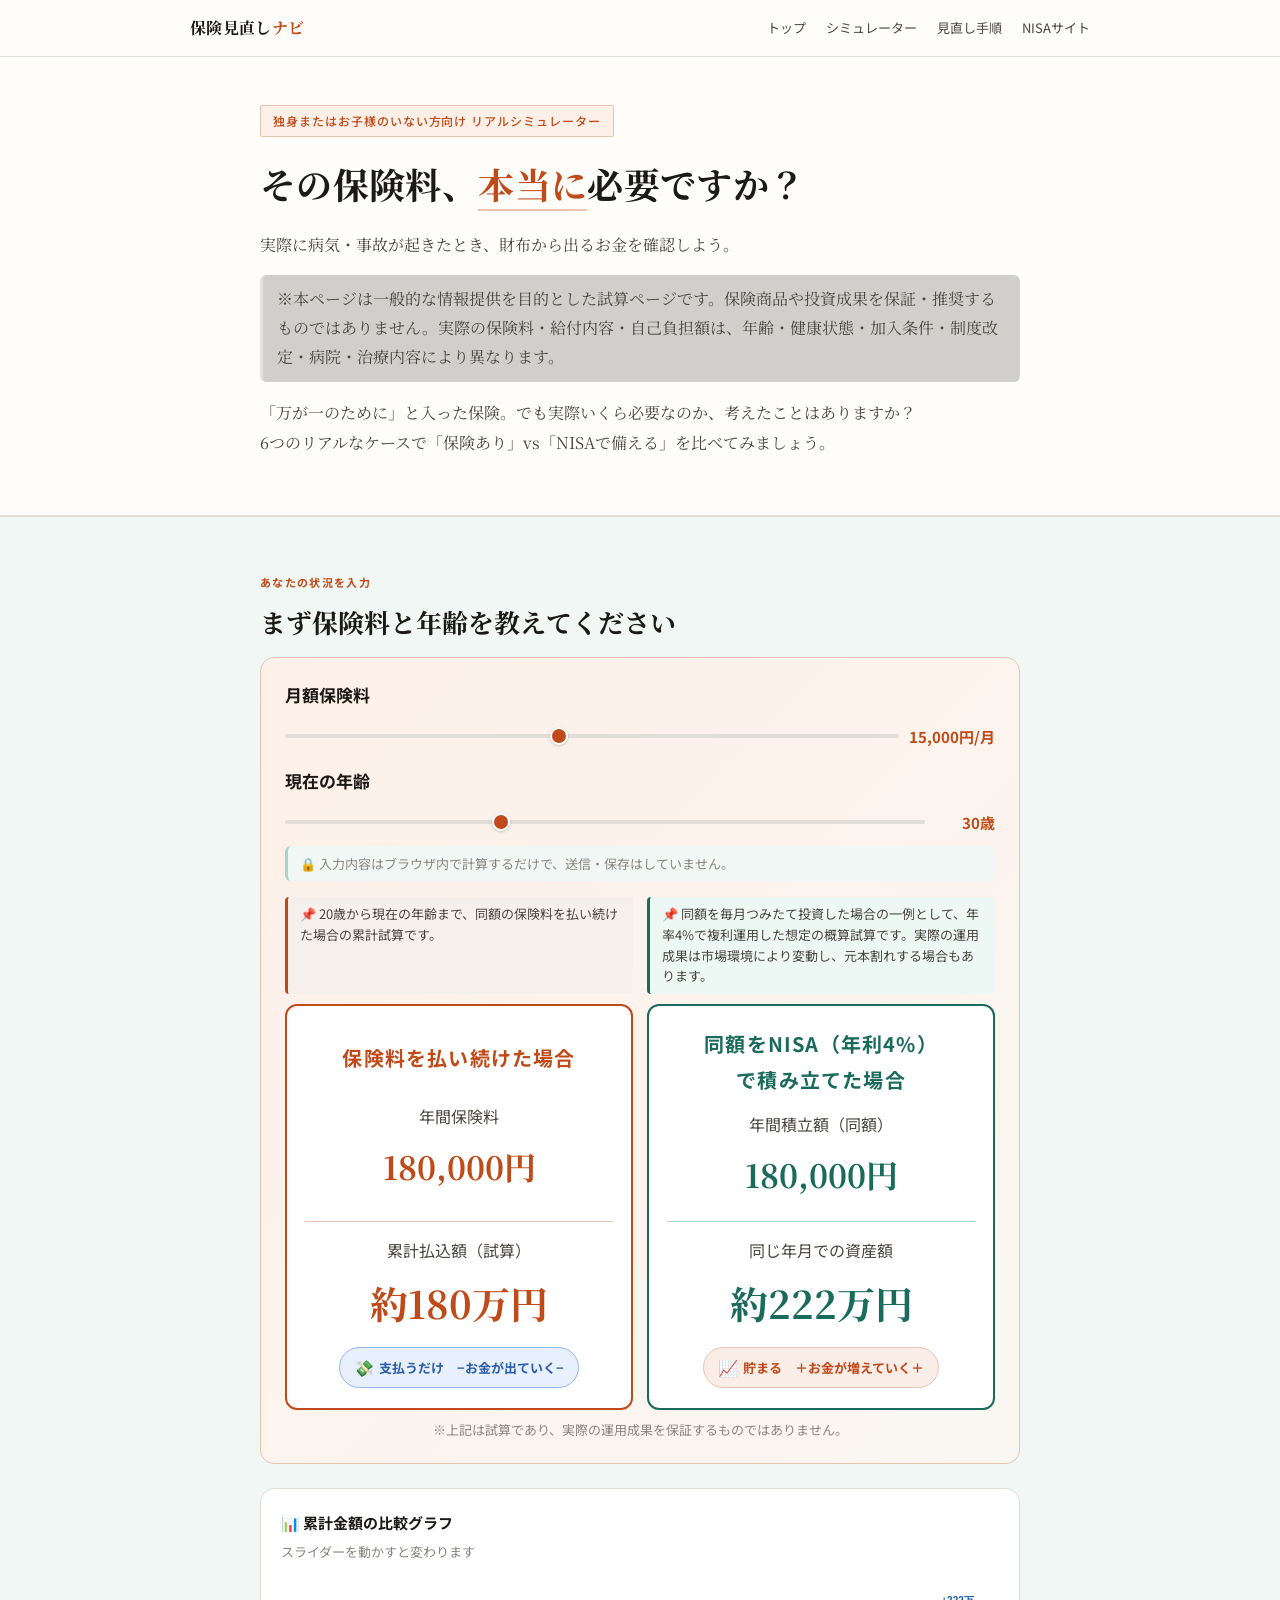
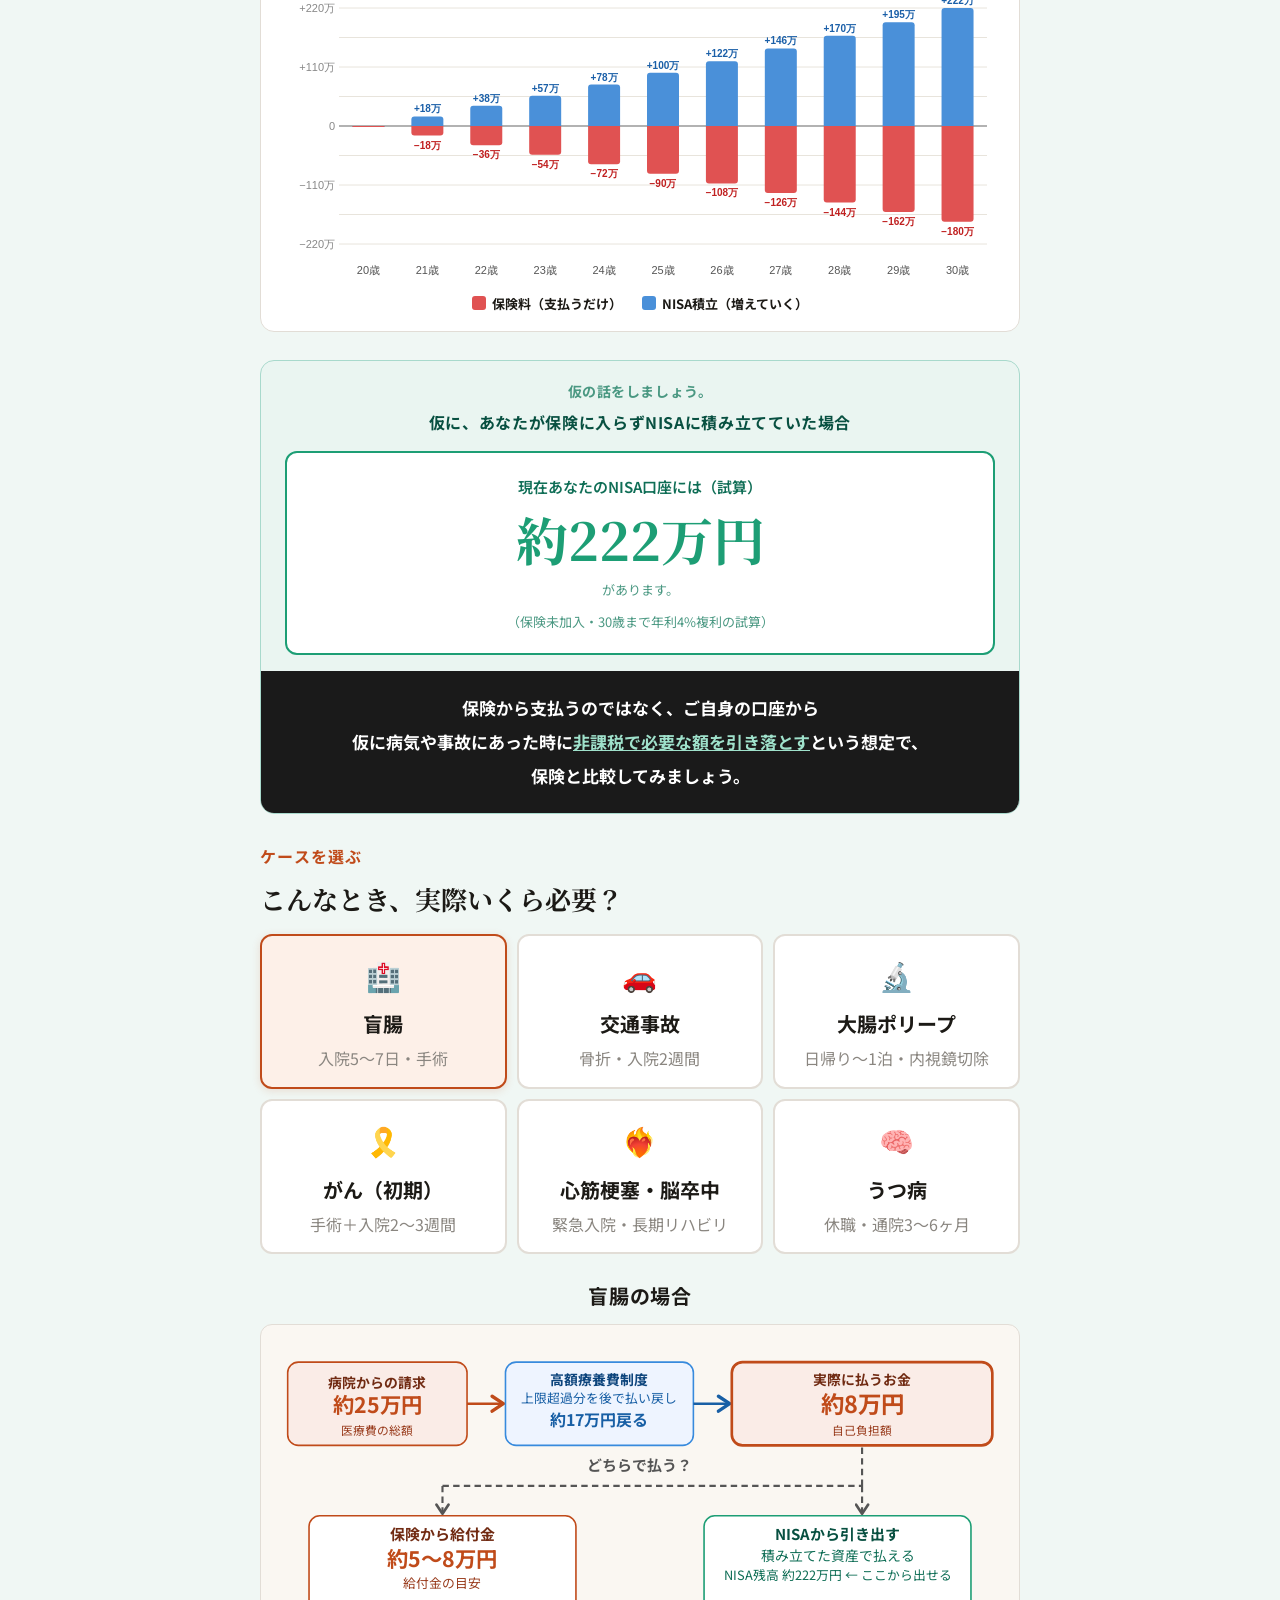
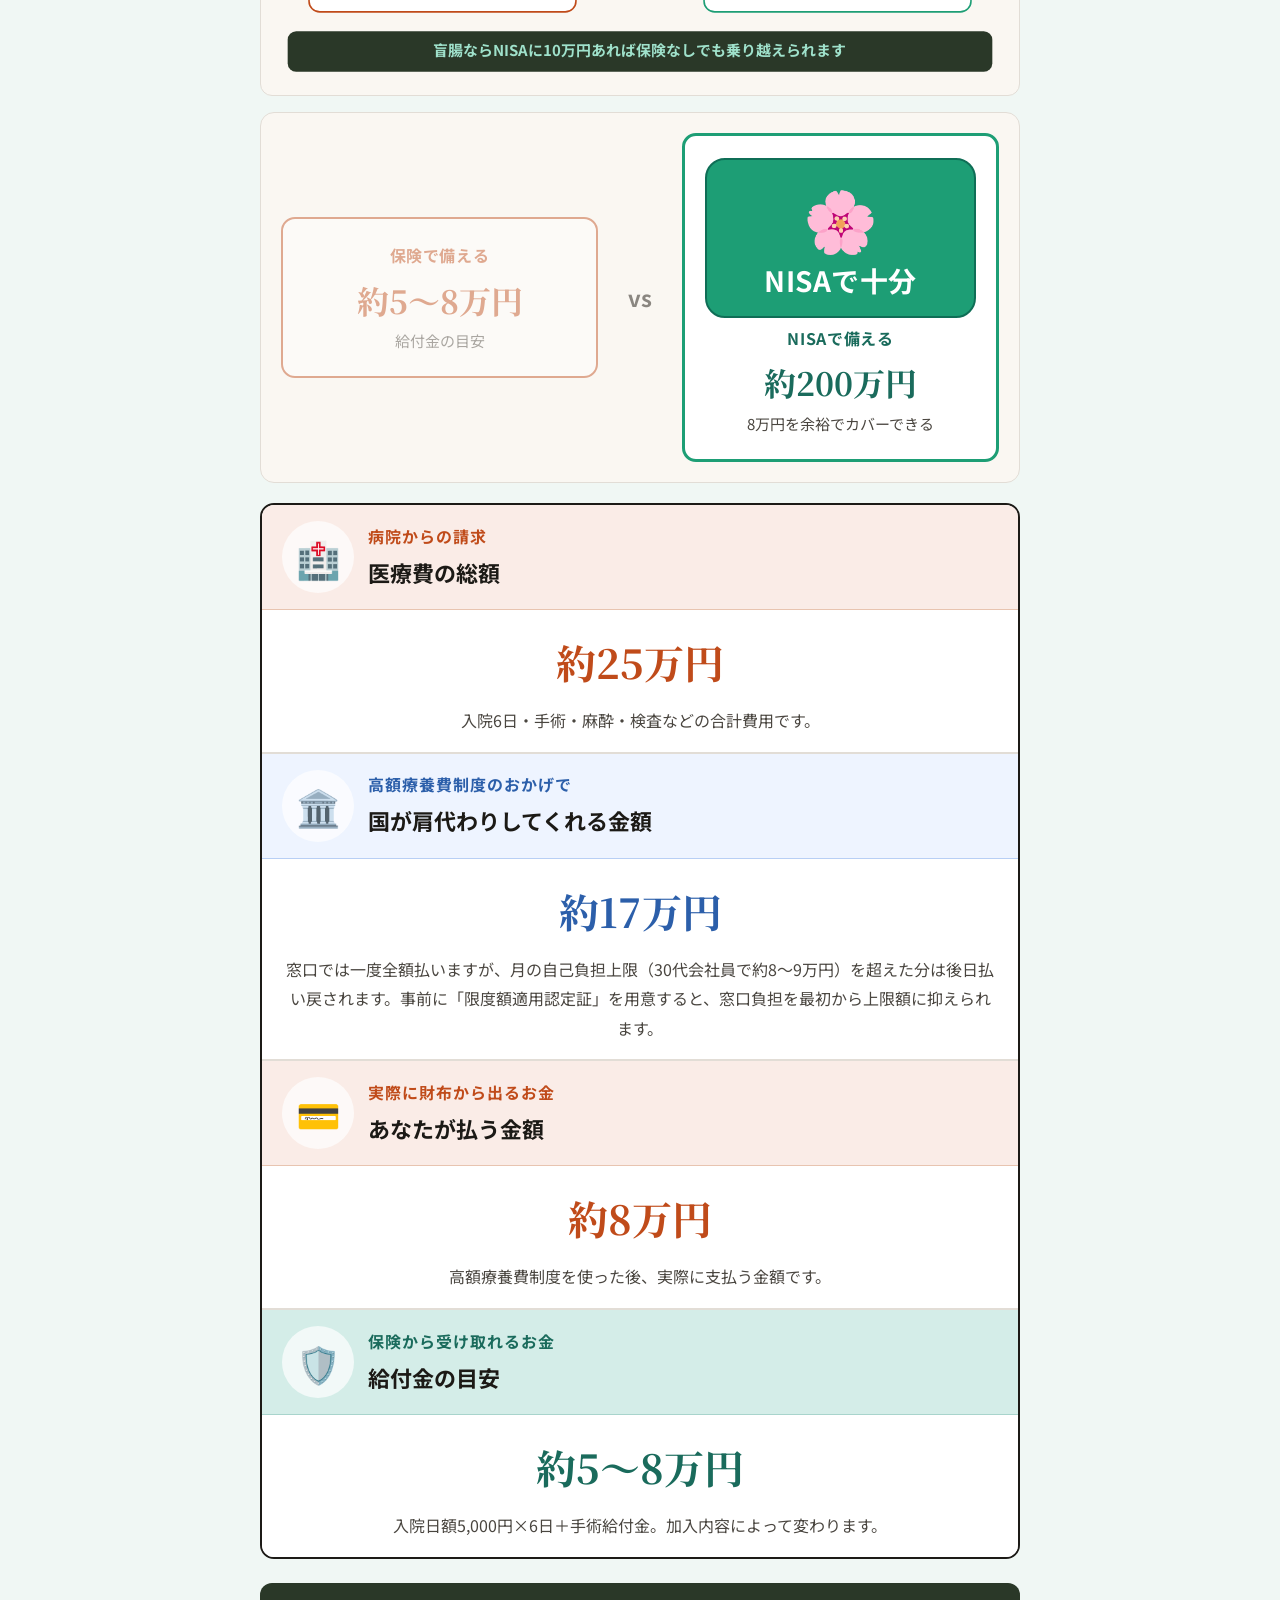
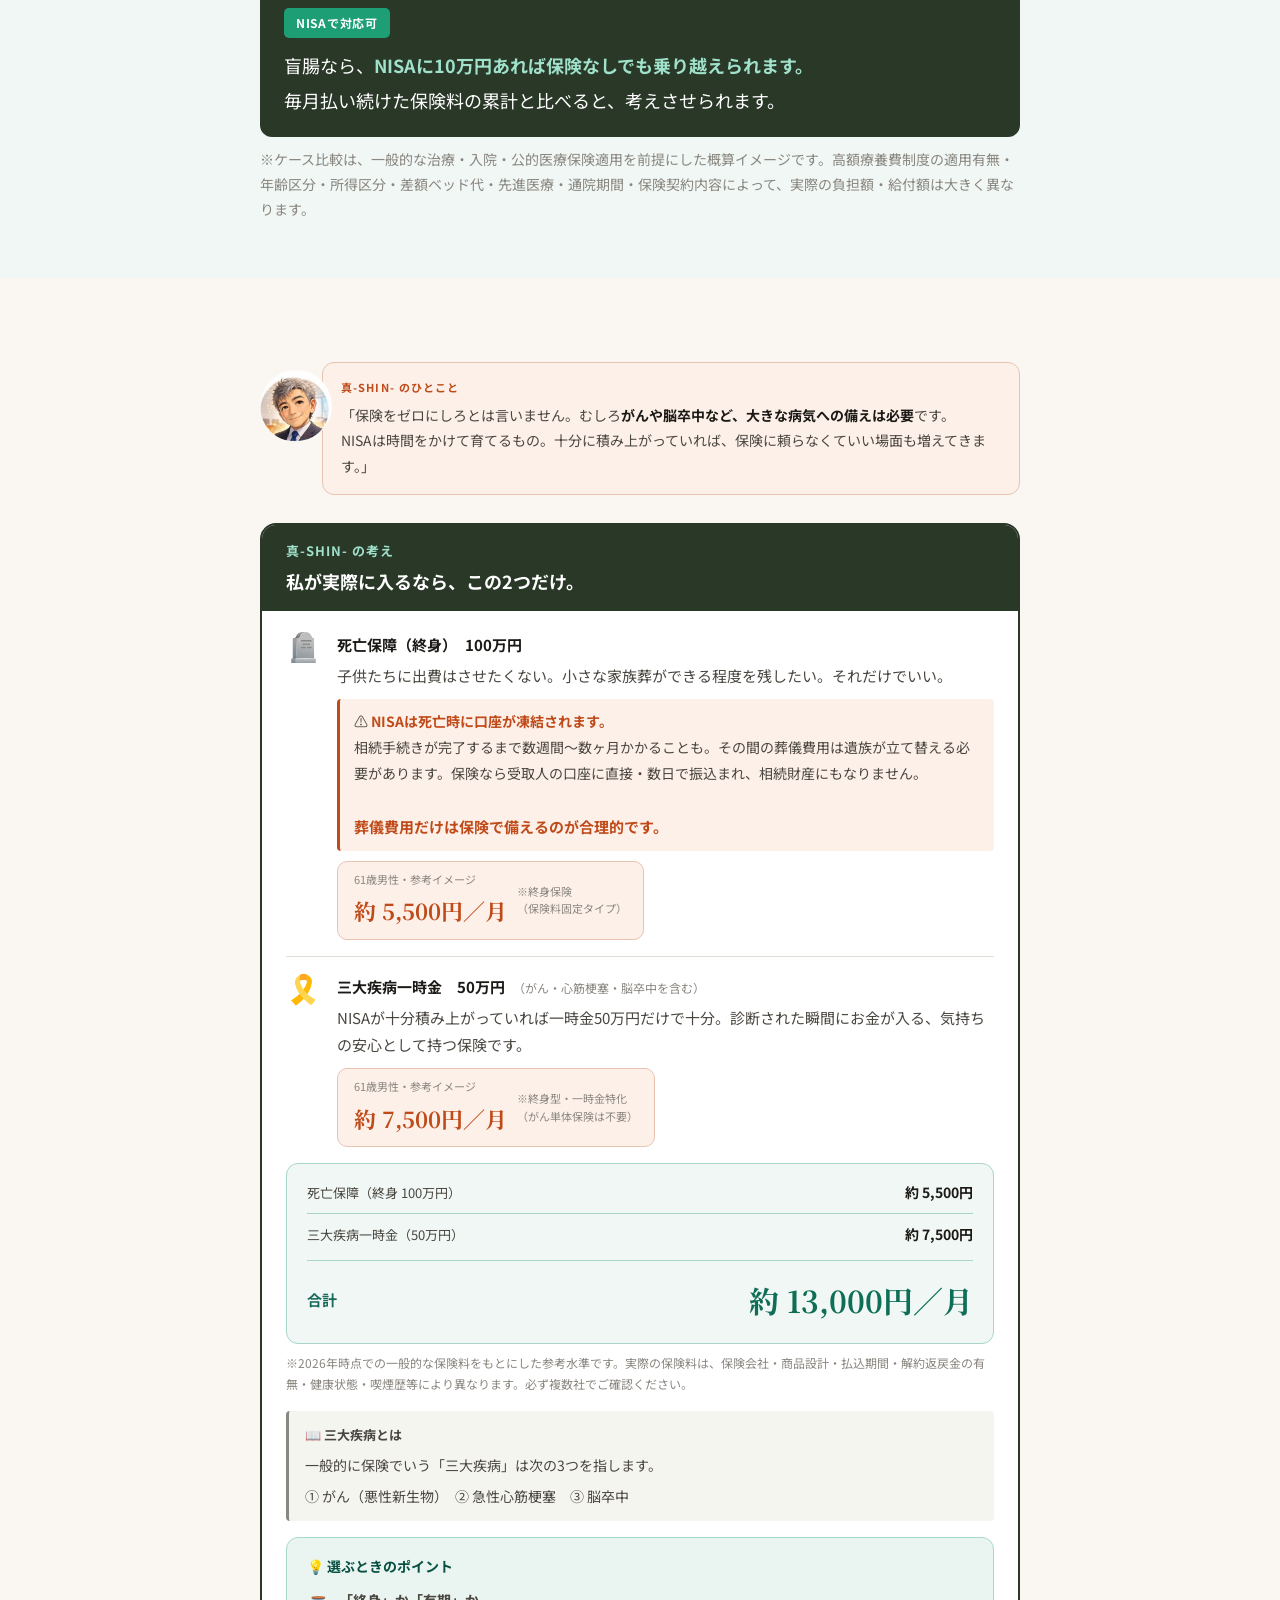
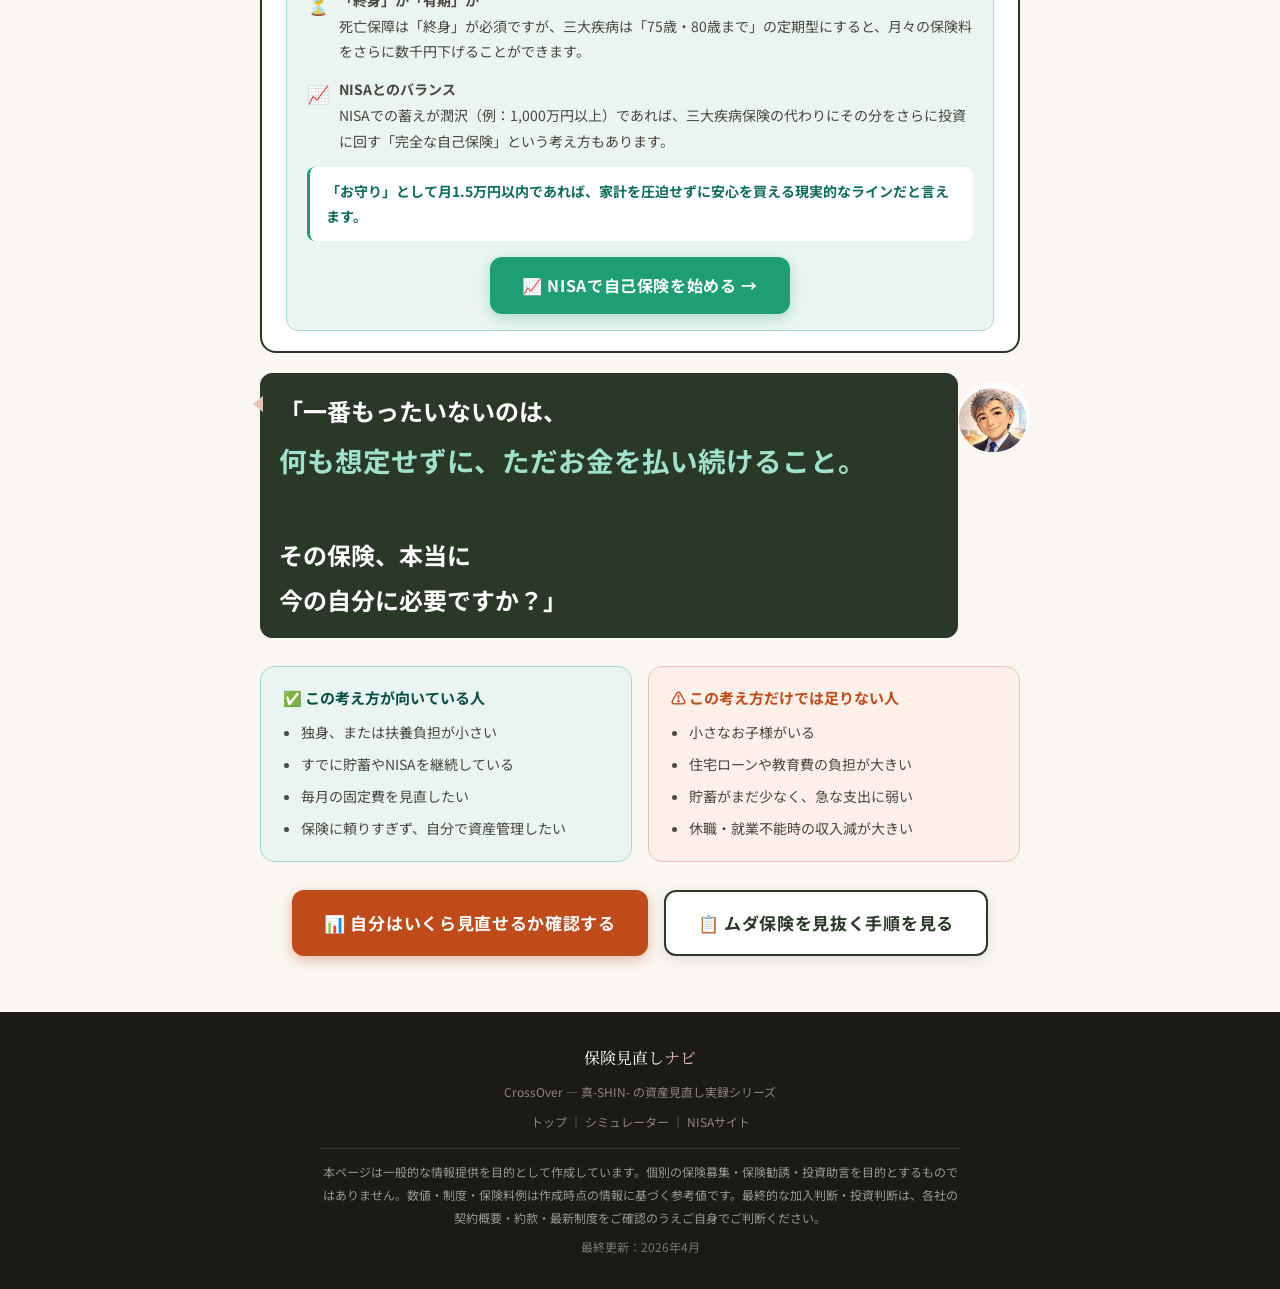
==== commit 6dbc3ae2: "Add files via upload" ====
--- a/real-sim.html
+++ b/real-sim.html
@@ -40,6 +40,7 @@
     <span class="hero-eyebrow">独身またはお子様のいない方向け リアルシミュレーター</span>
     <h1>その保険料、<em>本当に</em>必要ですか？</h1>
     <p class="hero-lead-serif">実際に病気・事故が起きたとき、財布から出るお金を確認しよう。</p>
+    <p class="hero-disclaimer">※本ページは一般的な情報提供を目的とした試算ページです。保険商品や投資成果を保証・推奨するものではありません。実際の保険料・給付内容・自己負担額は、年齢・健康状態・加入条件・制度改定・病院・治療内容により異なります。</p>
     <p class="hero-lead">
       「万が一のために」と入った保険。でも実際いくら必要なのか、考えたことはありますか？<br>
       6つのリアルなケースで「保険あり」vs「NISAで備える」を比べてみましょう。
@@ -64,13 +65,14 @@
         <input type="range" id="sim-age" min="20" max="50" step="1" value="30" oninput="updateInputs()" aria-label="現在の年齢（20歳〜50歳）">
         <span class="slider-val" id="sim-age-val">30歳</span>
       </div>
+      <p class="input-privacy-note">🔒 入力内容はブラウザ内で計算するだけで、送信・保存はしていません。</p>
       <!-- 保険 vs NISA 対比ブロック -->
       <div class="compare-notes-grid">
         <div class="compare-note compare-note-ins">
           📌 20歳から現在の年齢まで、同額の保険料を払い続けた場合の累計試算です。
         </div>
         <div class="compare-note compare-note-nisa">
-          📌 同額を毎月NISA（年利4%複利）で積み立てた場合の概算試算です。
+          📌 同額を毎月つみたて投資した場合の一例として、年率4%で複利運用した想定の概算試算です。実際の運用成果は市場環境により変動し、元本割れする場合もあります。
         </div>
       </div>
       <div class="compare-cards-grid">
@@ -248,7 +250,7 @@
     <div class="cards-grid" id="cards-grid"></div>
 
     <div class="conclusion-box conclusion-box-lg" id="conclusion">—</div>
-    <p class="note-text">※ 掲載している医療費・給付金は一般的な目安です。実際の金額は病院・保険内容により異なります。</p>
+    <p class="note-text">※ケース比較は、一般的な治療・入院・公的医療保険適用を前提にした概算イメージです。高額療養費制度の適用有無・年齢区分・所得区分・差額ベッド代・先進医療・通院期間・保険契約内容によって、実際の負担額・給付額は大きく異なります。</p>
   </div>
 </section>
 
@@ -283,7 +285,7 @@
             </div>
             <div class="myplan-fee-badge">
               <div>
-                <div class="myplan-fee-badge-label">61歳男性・月額の目安</div>
+                <div class="myplan-fee-badge-label">61歳男性・参考イメージ</div>
                 <div class="myplan-fee-badge-amount">約 5,500円／月</div>
               </div>
               <div class="myplan-fee-badge-note">※終身保険<br>（保険料固定タイプ）</div>
@@ -299,7 +301,7 @@
             <div class="myplan-desc">NISAが十分積み上がっていれば一時金50万円だけで十分。診断された瞬間にお金が入る、気持ちの安心として持つ保険です。</div>
             <div class="myplan-fee-badge">
               <div>
-                <div class="myplan-fee-badge-label">61歳男性・月額の目安</div>
+                <div class="myplan-fee-badge-label">61歳男性・参考イメージ</div>
                 <div class="myplan-fee-badge-amount">約 7,500円／月</div>
               </div>
               <div class="myplan-fee-badge-note">※終身型・一時金特化<br>（がん単体保険は不要）</div>
@@ -322,7 +324,7 @@
             <div class="myplan-total-sum-val">約 13,000円／月</div>
           </div>
         </div>
-        <div class="myplan-note">※上記は61歳男性の一般的な目安です。健康状態・商品・喫煙状況等により異なります。必ず各保険会社でご確認ください。</div>
+        <div class="myplan-note">※2026年時点での一般的な保険料をもとにした参考水準です。実際の保険料は、保険会社・商品設計・払込期間・解約返戻金の有無・健康状態・喫煙歴等により異なります。必ず複数社でご確認ください。</div>
 
         <!-- 三大疾病の定義 -->
         <div class="sandai-def">
@@ -376,9 +378,30 @@
       </div>
     </div>
 
+    <div class="fit-grid">
+      <div class="fit-card fit-card-yes">
+        <div class="fit-card-title">✅ この考え方が向いている人</div>
+        <ul class="fit-list">
+          <li>独身、または扶養負担が小さい</li>
+          <li>すでに貯蓄やNISAを継続している</li>
+          <li>毎月の固定費を見直したい</li>
+          <li>保険に頼りすぎず、自分で資産管理したい</li>
+        </ul>
+      </div>
+      <div class="fit-card fit-card-no">
+        <div class="fit-card-title">⚠️ この考え方だけでは足りない人</div>
+        <ul class="fit-list">
+          <li>小さなお子様がいる</li>
+          <li>住宅ローンや教育費の負担が大きい</li>
+          <li>貯蓄がまだ少なく、急な支出に弱い</li>
+          <li>休職・就業不能時の収入減が大きい</li>
+        </ul>
+      </div>
+    </div>
+
     <div class="cta-buttons">
-      <a href="simulator.html" class="btn-cta-primary">📊 節約額をシミュレーションする</a>
-      <a href="review-guide.html" class="btn-cta-ghost">📋 保険の見直し手順を見る</a>
+      <a href="simulator.html" class="btn-cta-primary">📊 自分はいくら見直せるか確認する</a>
+      <a href="review-guide.html" class="btn-cta-ghost">📋 ムダ保険を見抜く手順を見る</a>
     </div>
   </div>
 </section>
@@ -387,6 +410,8 @@
   <div class="footer-logo">保険見直し<span>ナビ</span></div>
   <p class="footer-copy">CrossOver — 真-SHIN- の資産見直し実録シリーズ</p>
   <p><a href="index.html">トップ</a> ｜ <a href="simulator.html">シミュレーター</a> ｜ <a href="https://crossover4029-web.github.io/nisa-site/" target="_blank" rel="noopener noreferrer">NISAサイト</a></p>
+  <p class="footer-disclaimer">本ページは一般的な情報提供を目的として作成しています。個別の保険募集・保険勧誘・投資助言を目的とするものではありません。数値・制度・保険料例は作成時点の情報に基づく参考値です。最終的な加入判断・投資判断は、各社の契約概要・約款・最新制度をご確認のうえご自身でご判断ください。</p>
+  <p class="footer-updated">最終更新：2026年4月</p>
 </footer>
 
 <script src="js/script.js"></script>
--- a/css/real-sim.css
+++ b/css/real-sim.css
@@ -344,6 +344,34 @@
 .hero-lead-serif { font-family:var(--serif); font-size:16px; color:var(--ink-mid); margin:0 0 16px; }
 .sandai-def-list { display:inline-block; margin-top:4px; }
 
+/* ヒーロー免責文 */
+.hero-disclaimer {
+  font-size:13px; color:rgba(255,255,255,.75);
+  background:rgba(0,0,0,.18); border-radius:6px;
+  padding:10px 14px; line-height:1.8;
+  margin:0 0 16px; border-left:3px solid rgba(255,255,255,.4);
+}
+
+/* 入力データ非送信の明記 */
+.input-privacy-note {
+  font-size:13px; color:var(--ink-light);
+  margin:10px 0 0; padding:6px 12px;
+  background:#F0F7F4; border-radius:6px;
+  border-left:3px solid var(--teal-border);
+}
+
+/* フッター免責文・更新日 */
+.footer-disclaimer {
+  font-size:12px; color:rgba(255,255,255,.55);
+  line-height:1.9; margin-top:16px;
+  border-top:1px solid rgba(255,255,255,.15);
+  padding-top:12px; max-width:640px; margin-left:auto; margin-right:auto;
+}
+.footer-updated {
+  font-size:12px; color:rgba(255,255,255,.4);
+  margin-top:6px;
+}
+
 /* ── ケース名タイトルバー ── */
 .case-title-bar {
   text-align:center;
@@ -373,8 +401,37 @@
 .flow-card-delay-2 { transition-delay:.2s; }
 .flow-card-delay-3 { transition-delay:.3s; }
 
+/* ── 向いている人 / 向いていない人 ── */
+.fit-grid {
+  display:grid; grid-template-columns:1fr 1fr; gap:16px;
+  margin-bottom:28px;
+}
+.fit-card {
+  border-radius:14px; padding:20px 22px;
+}
+.fit-card-yes {
+  background:#EAF5F1; border:1.5px solid #A8D9CC;
+}
+.fit-card-no {
+  background:#FDF0E8; border:1.5px solid var(--accent-light);
+}
+.fit-card-title {
+  font-size:15px; font-weight:700; margin-bottom:12px; line-height:1.5;
+}
+.fit-card-yes  .fit-card-title { color:#085041; }
+.fit-card-no   .fit-card-title { color:var(--accent); }
+.fit-list {
+  margin:0; padding-left:1.2em; display:flex; flex-direction:column; gap:8px;
+}
+.fit-list li {
+  font-size:14px; color:var(--ink-mid); line-height:1.7;
+}
 /* ── タブ：フォーカスアウトライン（キーボード操作） ── */
 .case-tab:focus-visible {
   outline:3px solid var(--accent);
   outline-offset:2px;
 }
+
+@media(max-width:600px) {
+  .fit-grid { grid-template-columns:1fr; }
+}
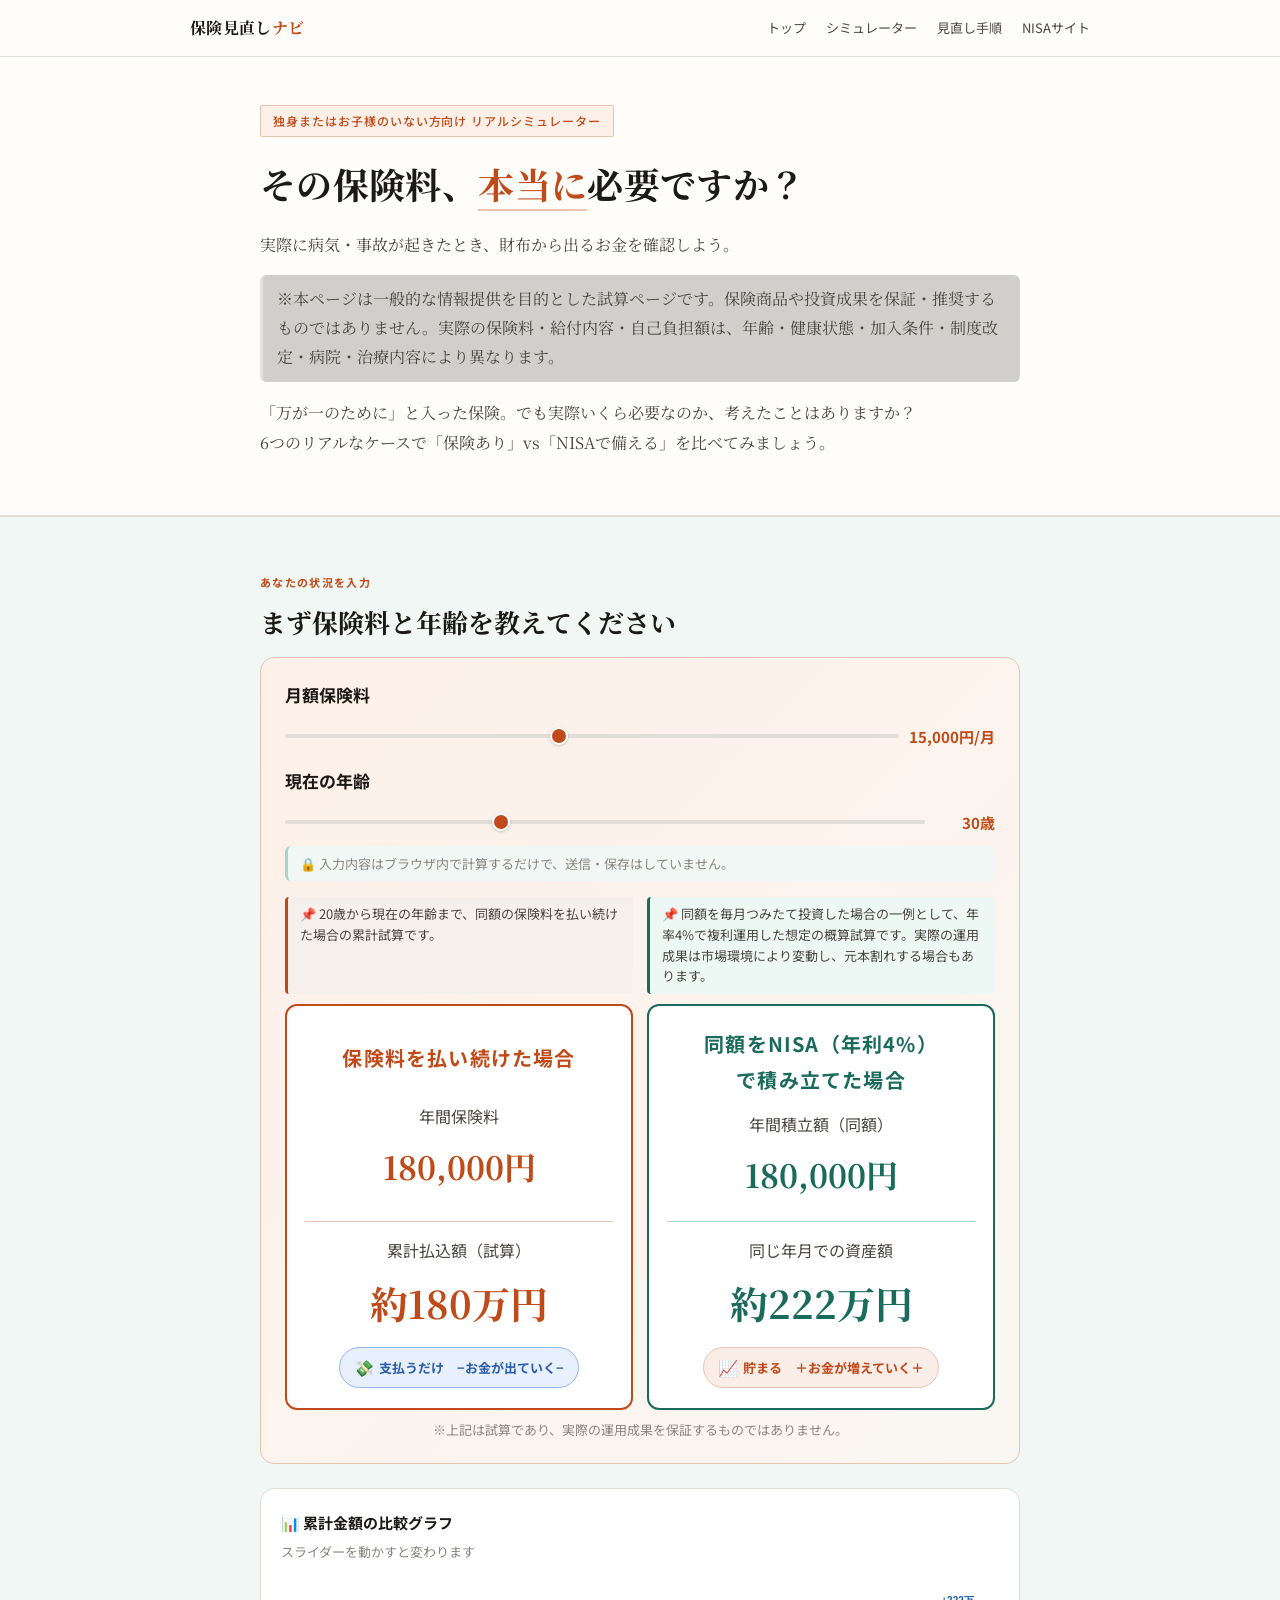
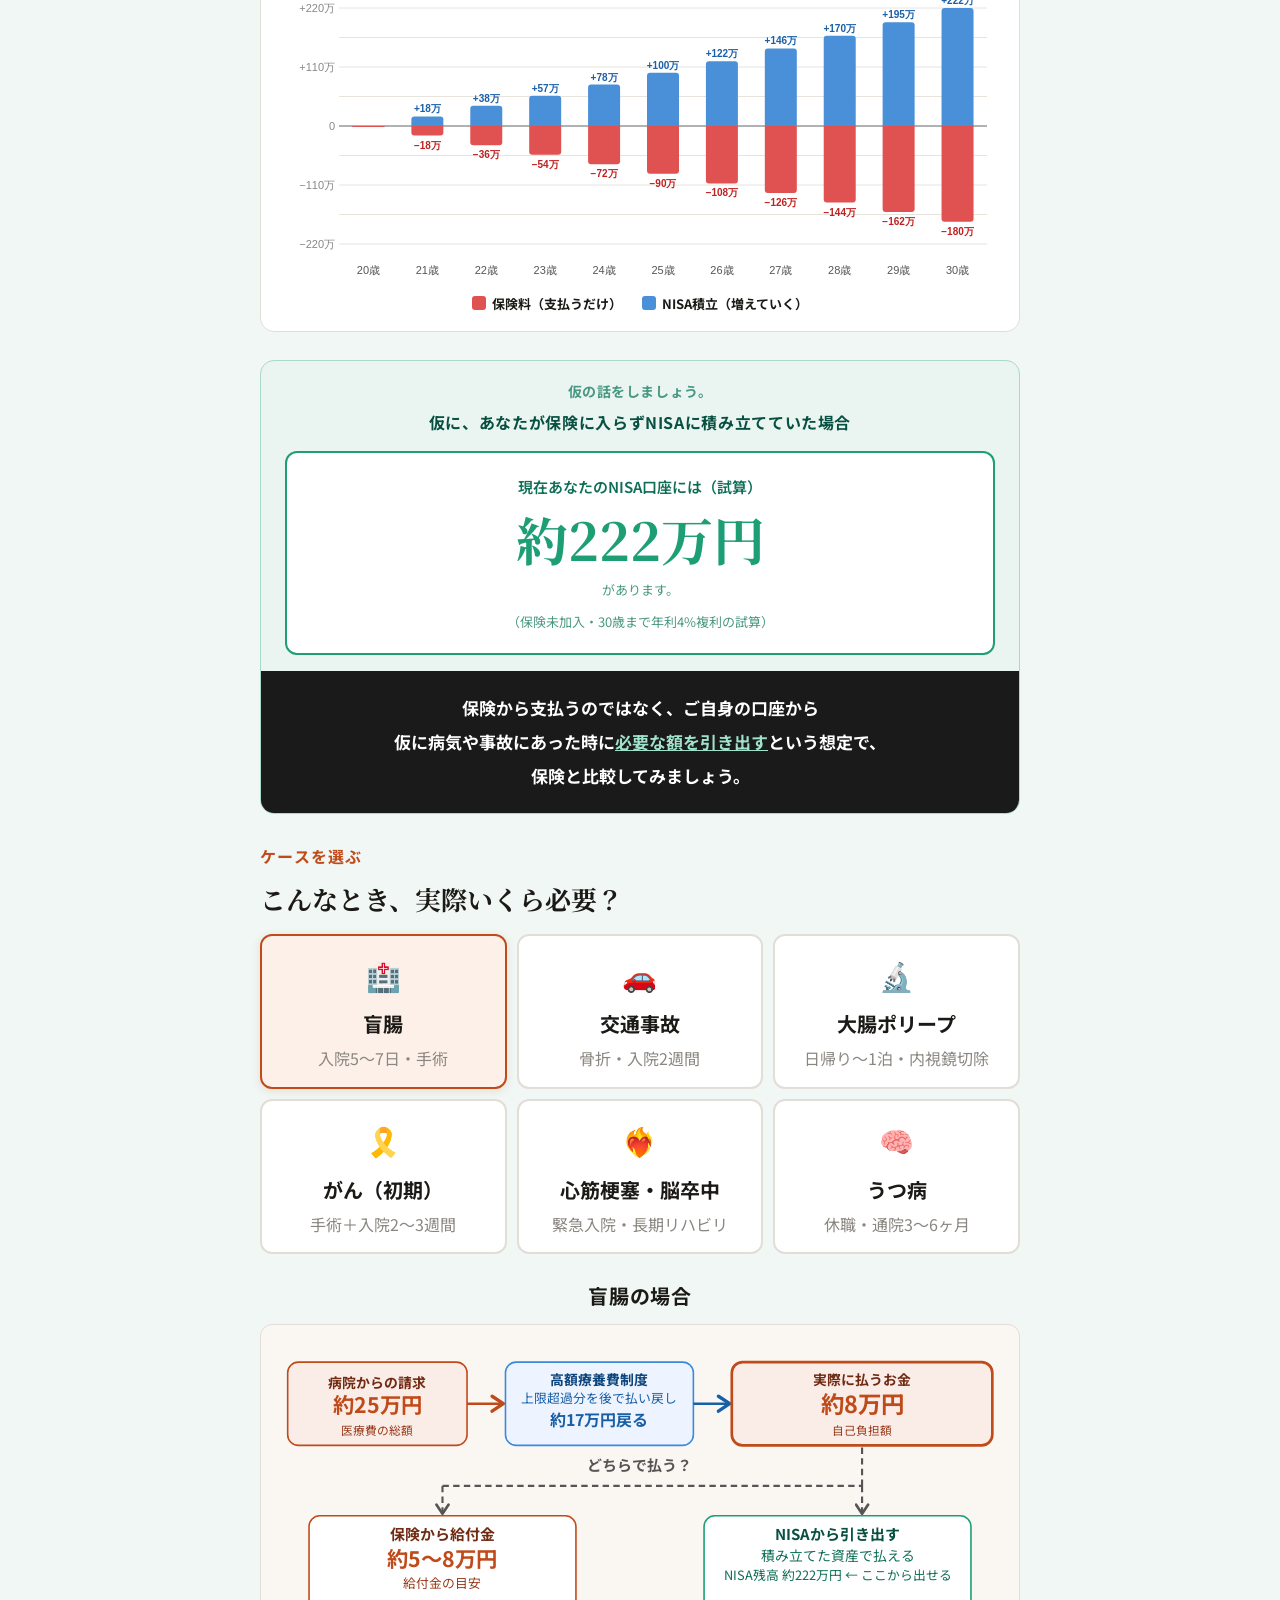
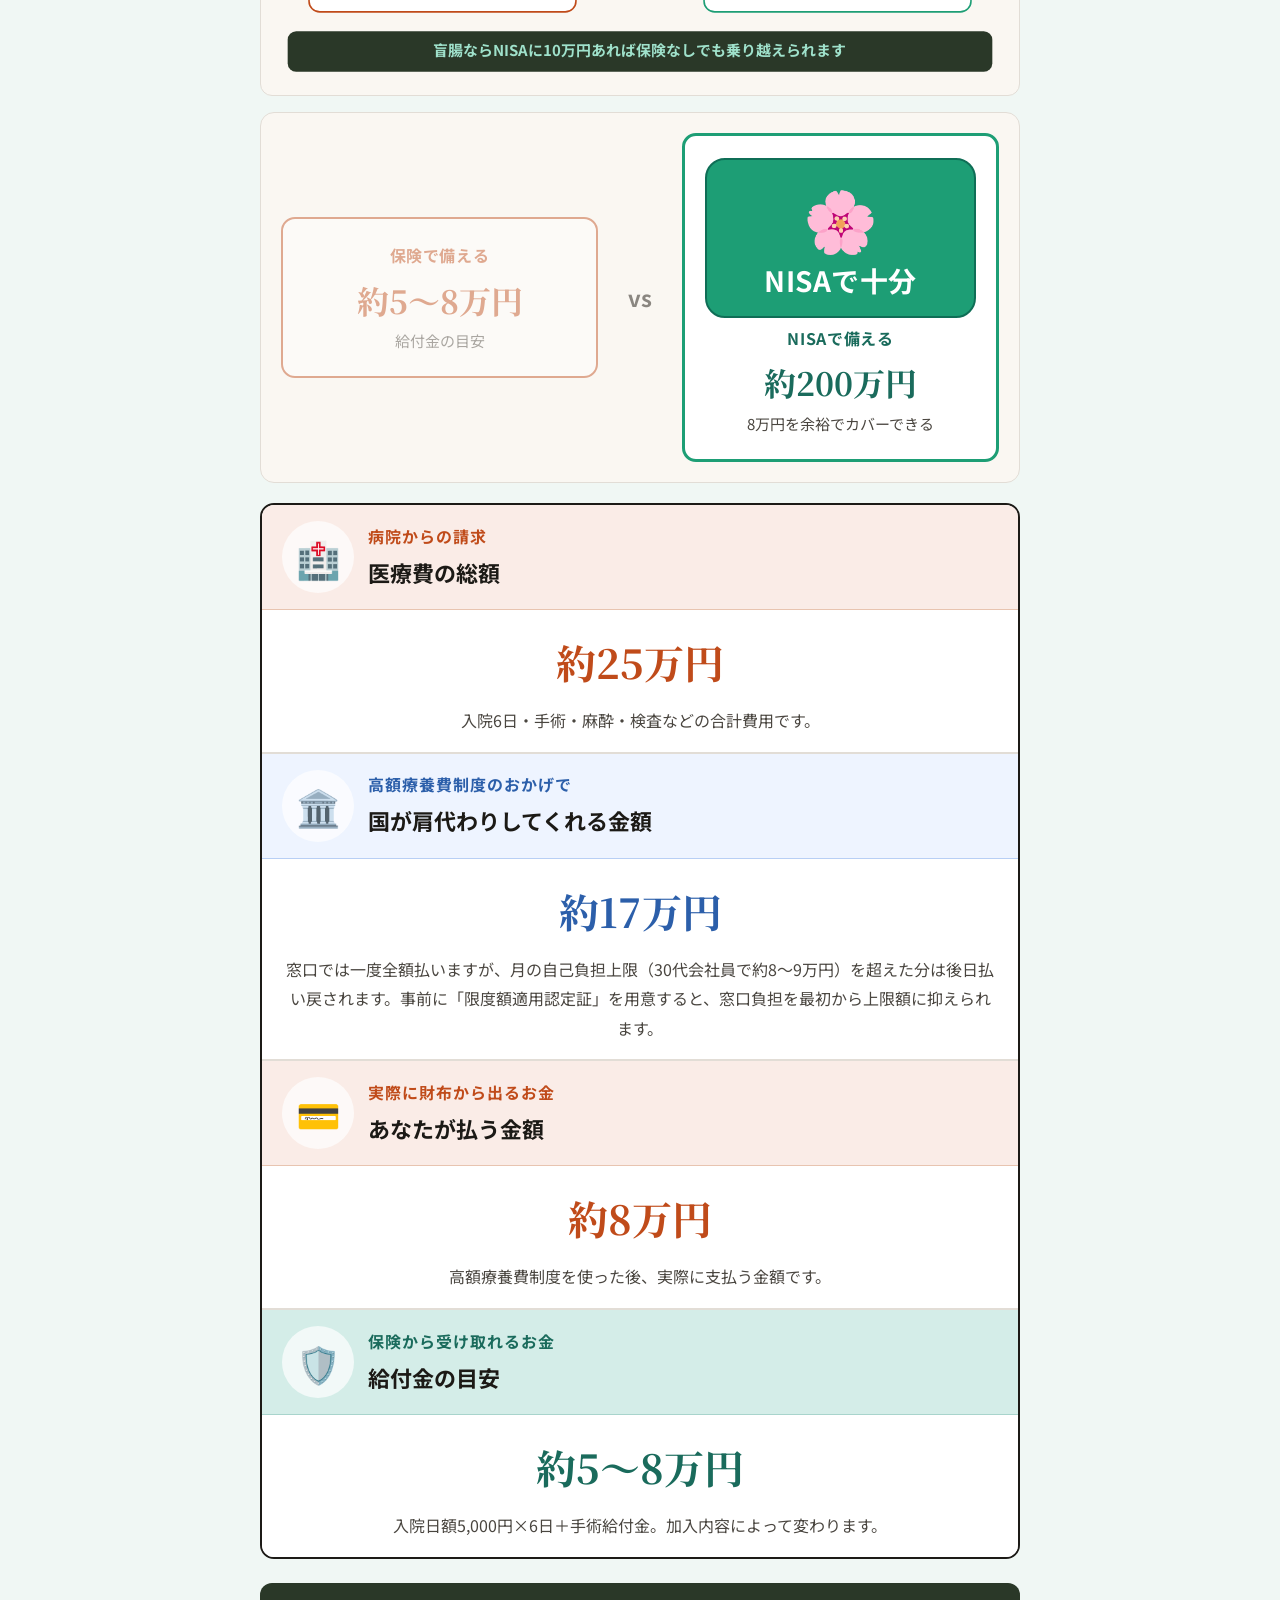
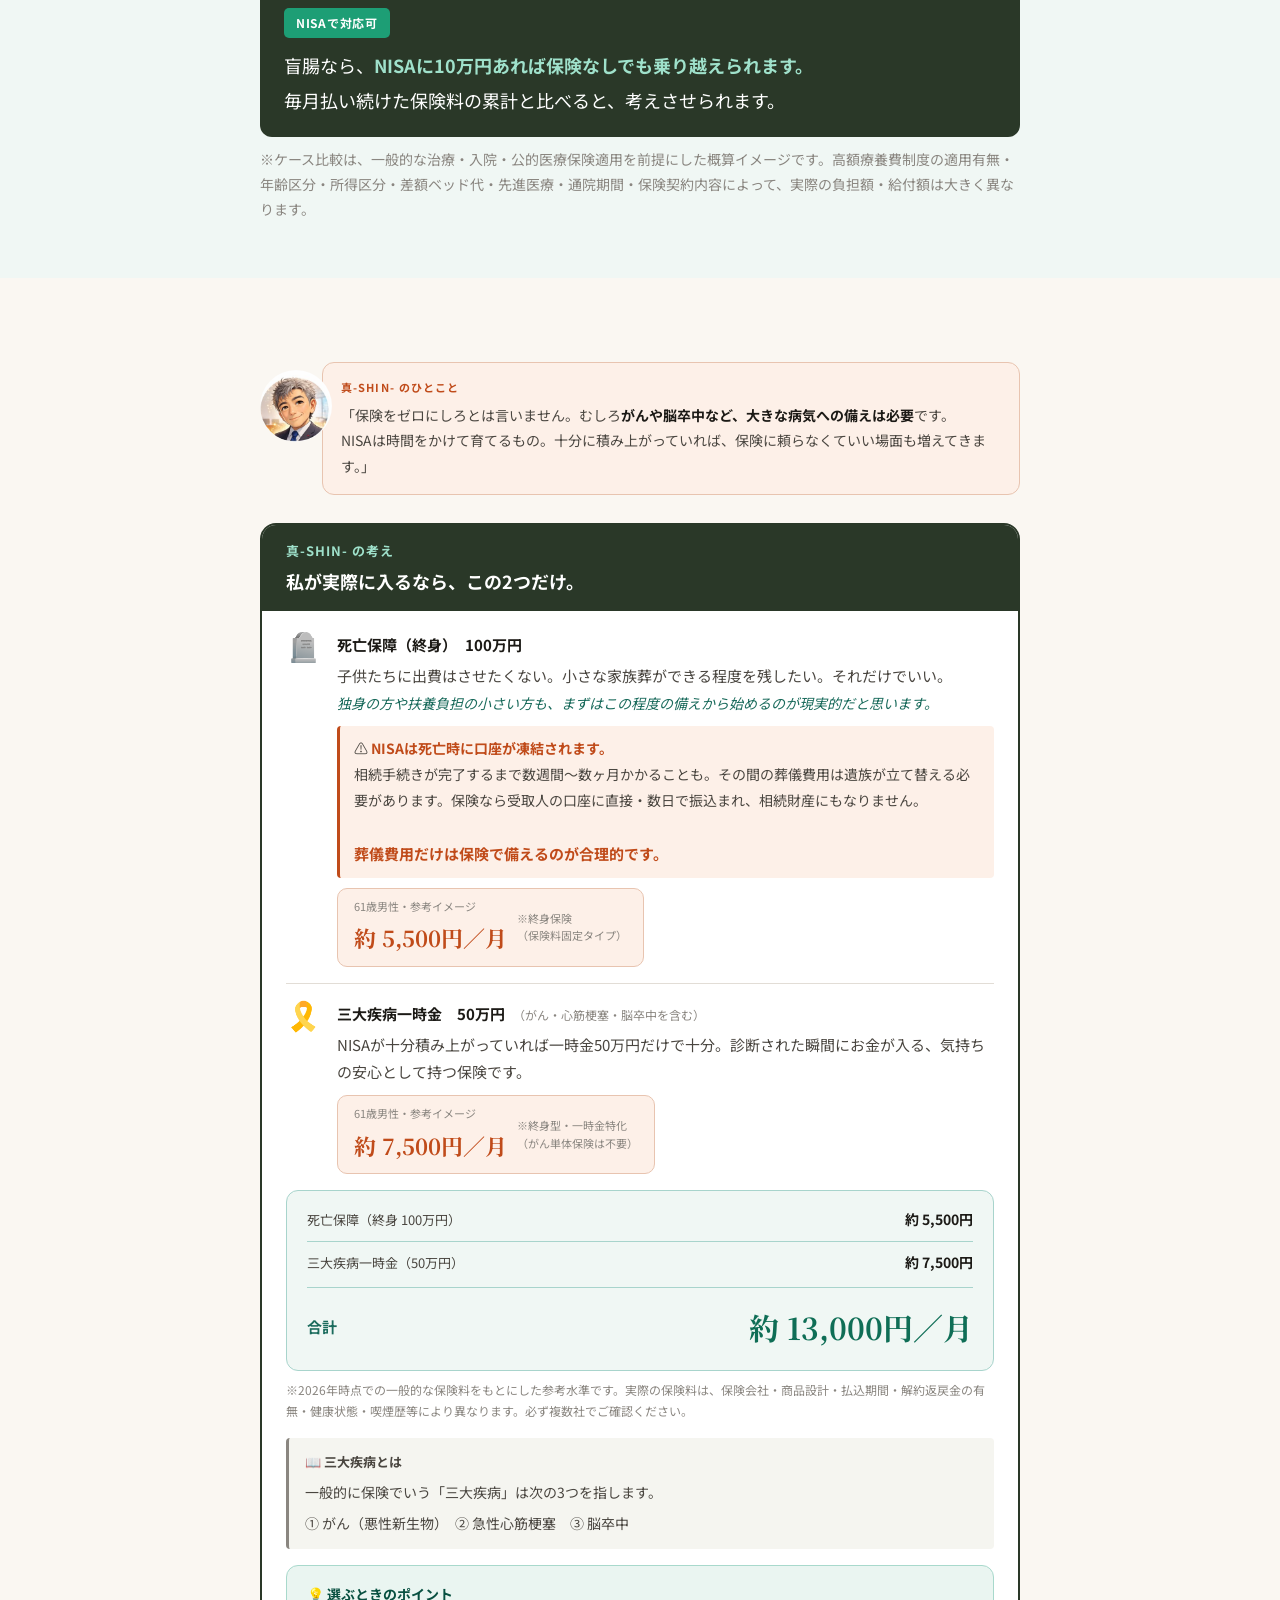
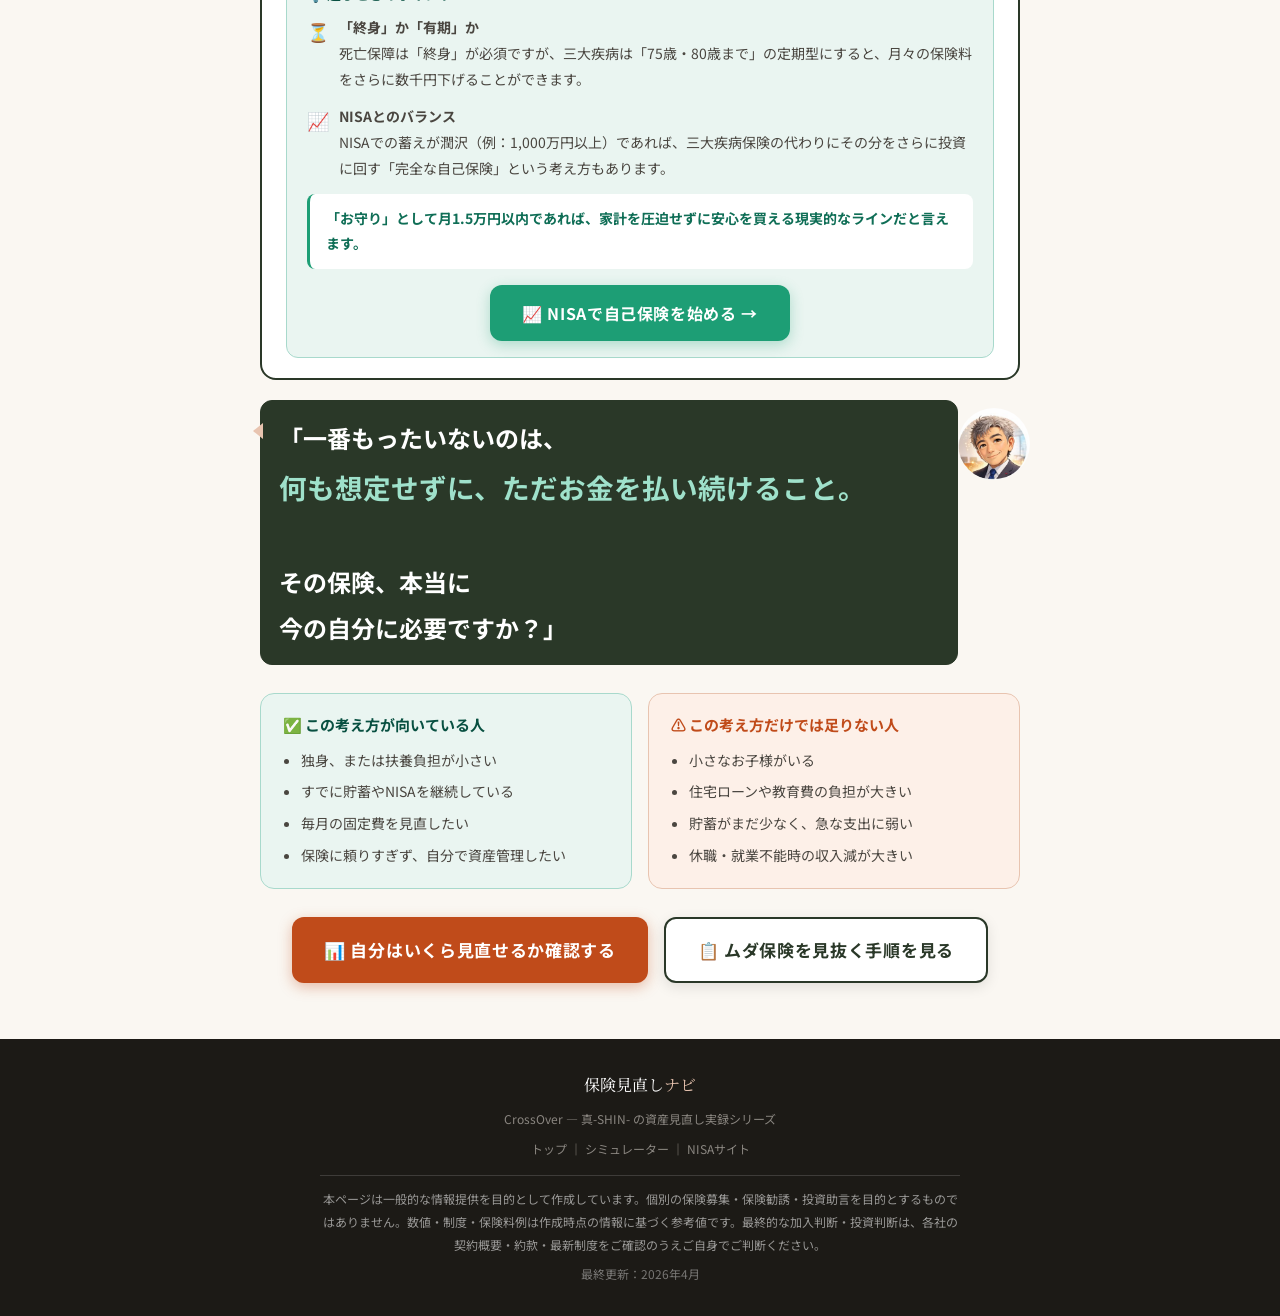
==== commit cfee6407: "Add files via upload" ====
--- a/real-sim.html
+++ b/real-sim.html
@@ -139,7 +139,7 @@
       <div class="premise-card-bottom">
         <div class="premise-card-bottom-text">
           保険から支払うのではなく、ご自身の口座から<br>
-          仮に病気や事故にあった時に<span class="premise-card-bottom-accent">非課税で必要な額を引き落とす</span>という想定で、<br>
+          仮に病気や事故にあった時に<span class="premise-card-bottom-accent">必要な額を引き出す</span>という想定で、<br>
           保険と比較してみましょう。
         </div>
       </div>
@@ -277,7 +277,7 @@
           <div class="myplan-icon">🪦</div>
           <div>
             <div class="myplan-title">死亡保障（終身）　100万円</div>
-            <div class="myplan-desc">子供たちに出費はさせたくない。小さな家族葬ができる程度を残したい。それだけでいい。</div>
+            <div class="myplan-desc">子供たちに出費はさせたくない。小さな家族葬ができる程度を残したい。それだけでいい。<br><span class="myplan-desc-reader">独身の方や扶養負担の小さい方も、まずはこの程度の備えから始めるのが現実的だと思います。</span></div>
             <div class="myplan-alert">
               ⚠️ <strong class="myplan-alert-title">NISAは死亡時に口座が凍結されます。</strong><br>
               相続手続きが完了するまで数週間〜数ヶ月かかることも。その間の葬儀費用は遺族が立て替える必要があります。保険なら受取人の口座に直接・数日で振込まれ、相続財産にもなりません。<br><br>
--- a/css/real-sim.css
+++ b/css/real-sim.css
@@ -170,6 +170,7 @@
 .myplan-title { font-size:15px; font-weight:700; color:var(--ink); margin-bottom:4px; }
 .myplan-title-sub { font-size:12px; font-weight:400; color:var(--ink-light); margin-left:8px; }
 .myplan-desc { font-size:15px; color:var(--ink-mid); line-height:1.8; }
+.myplan-desc-reader { font-size:14px; color:var(--teal); font-style:italic; }
 
 /* 警告ボックス */
 .myplan-alert { background:#FDF0E8; border-left:3px solid var(--accent); border-radius:4px; padding:10px 14px; margin-top:10px; font-size:14px; color:var(--ink-mid); line-height:1.85; }
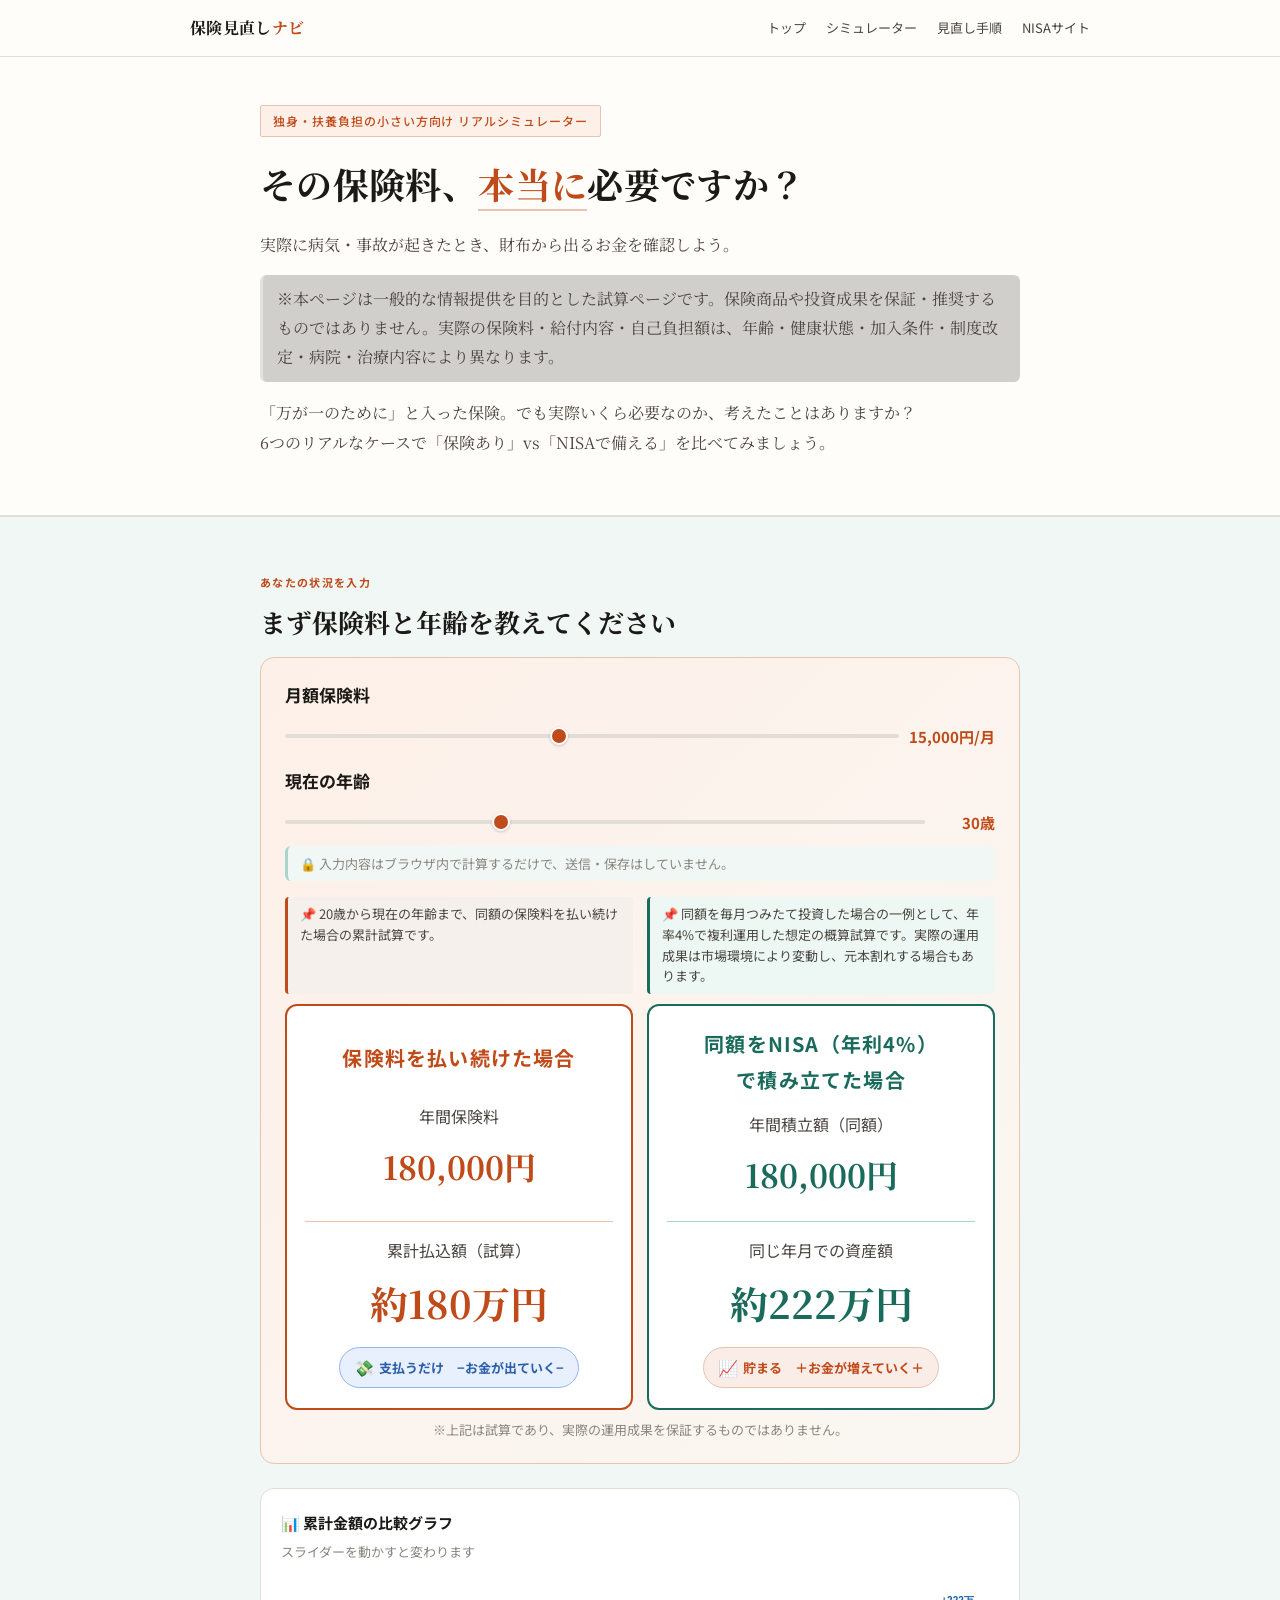
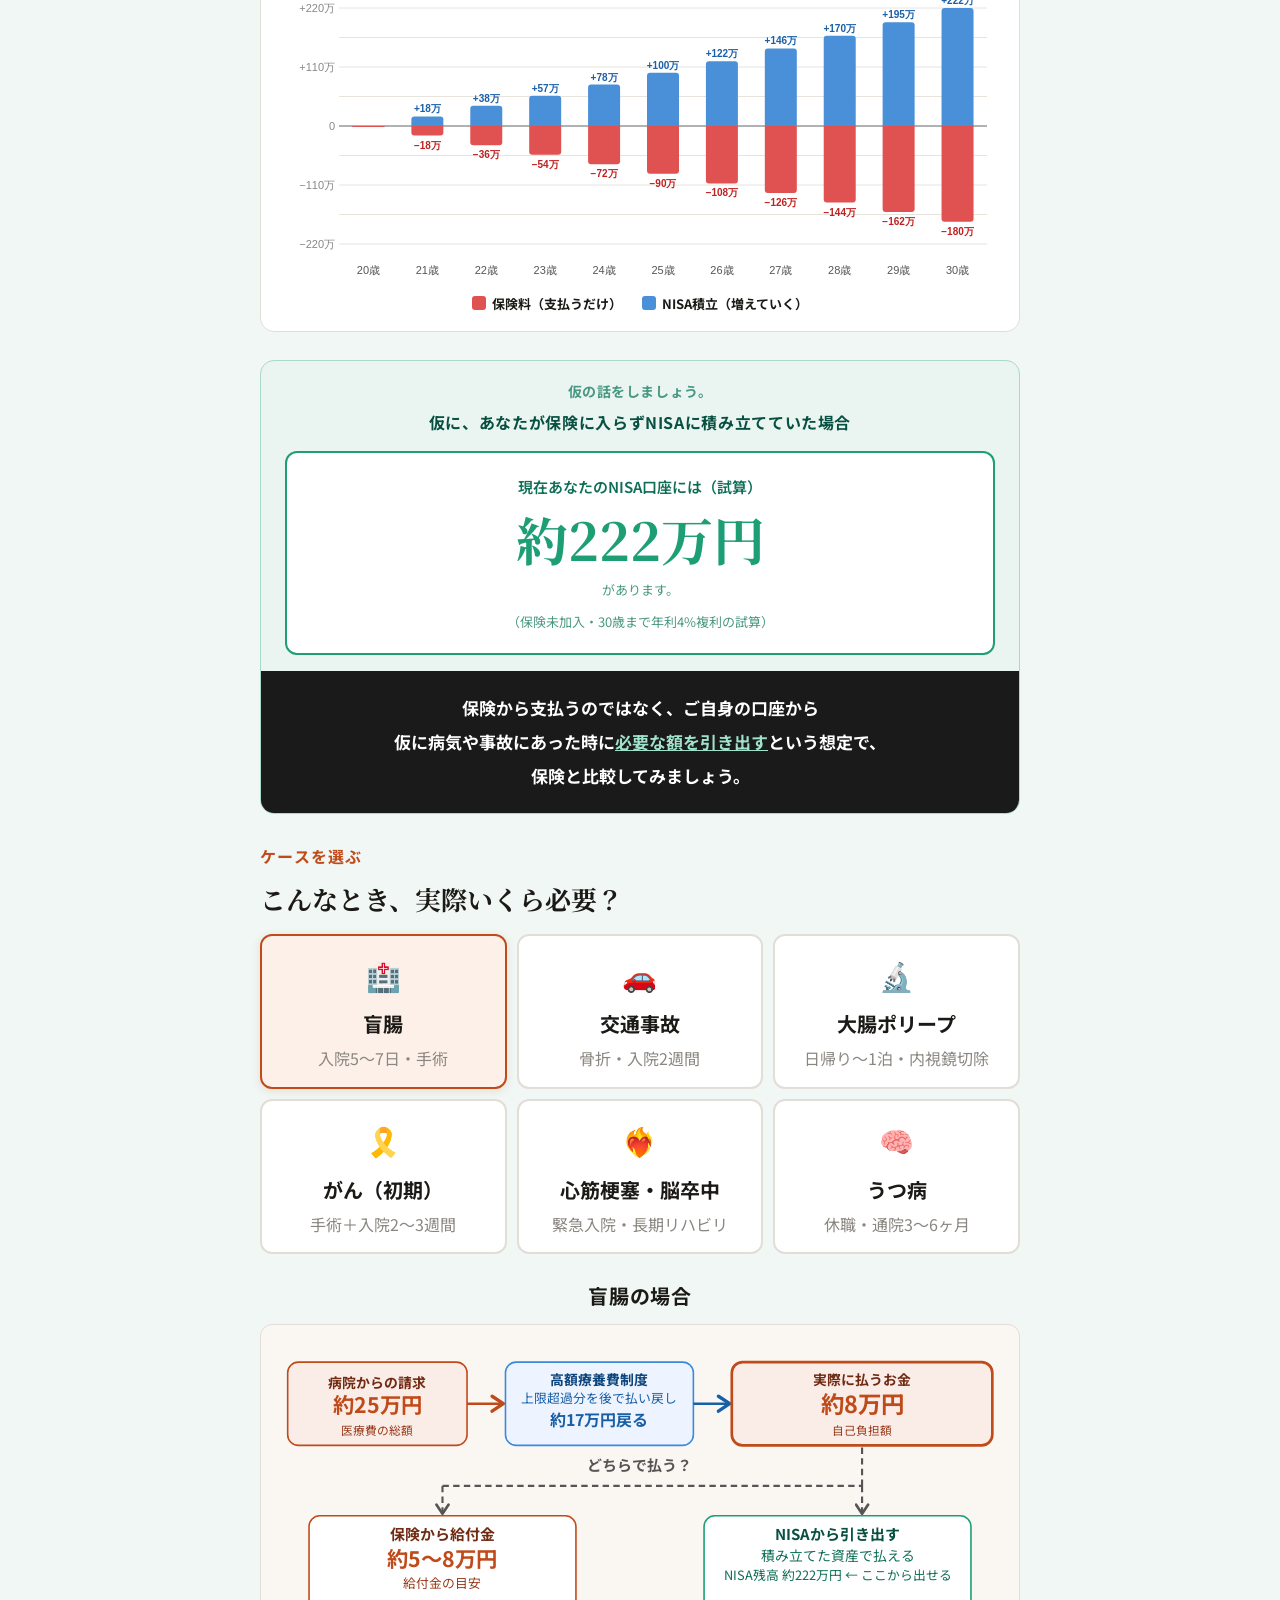
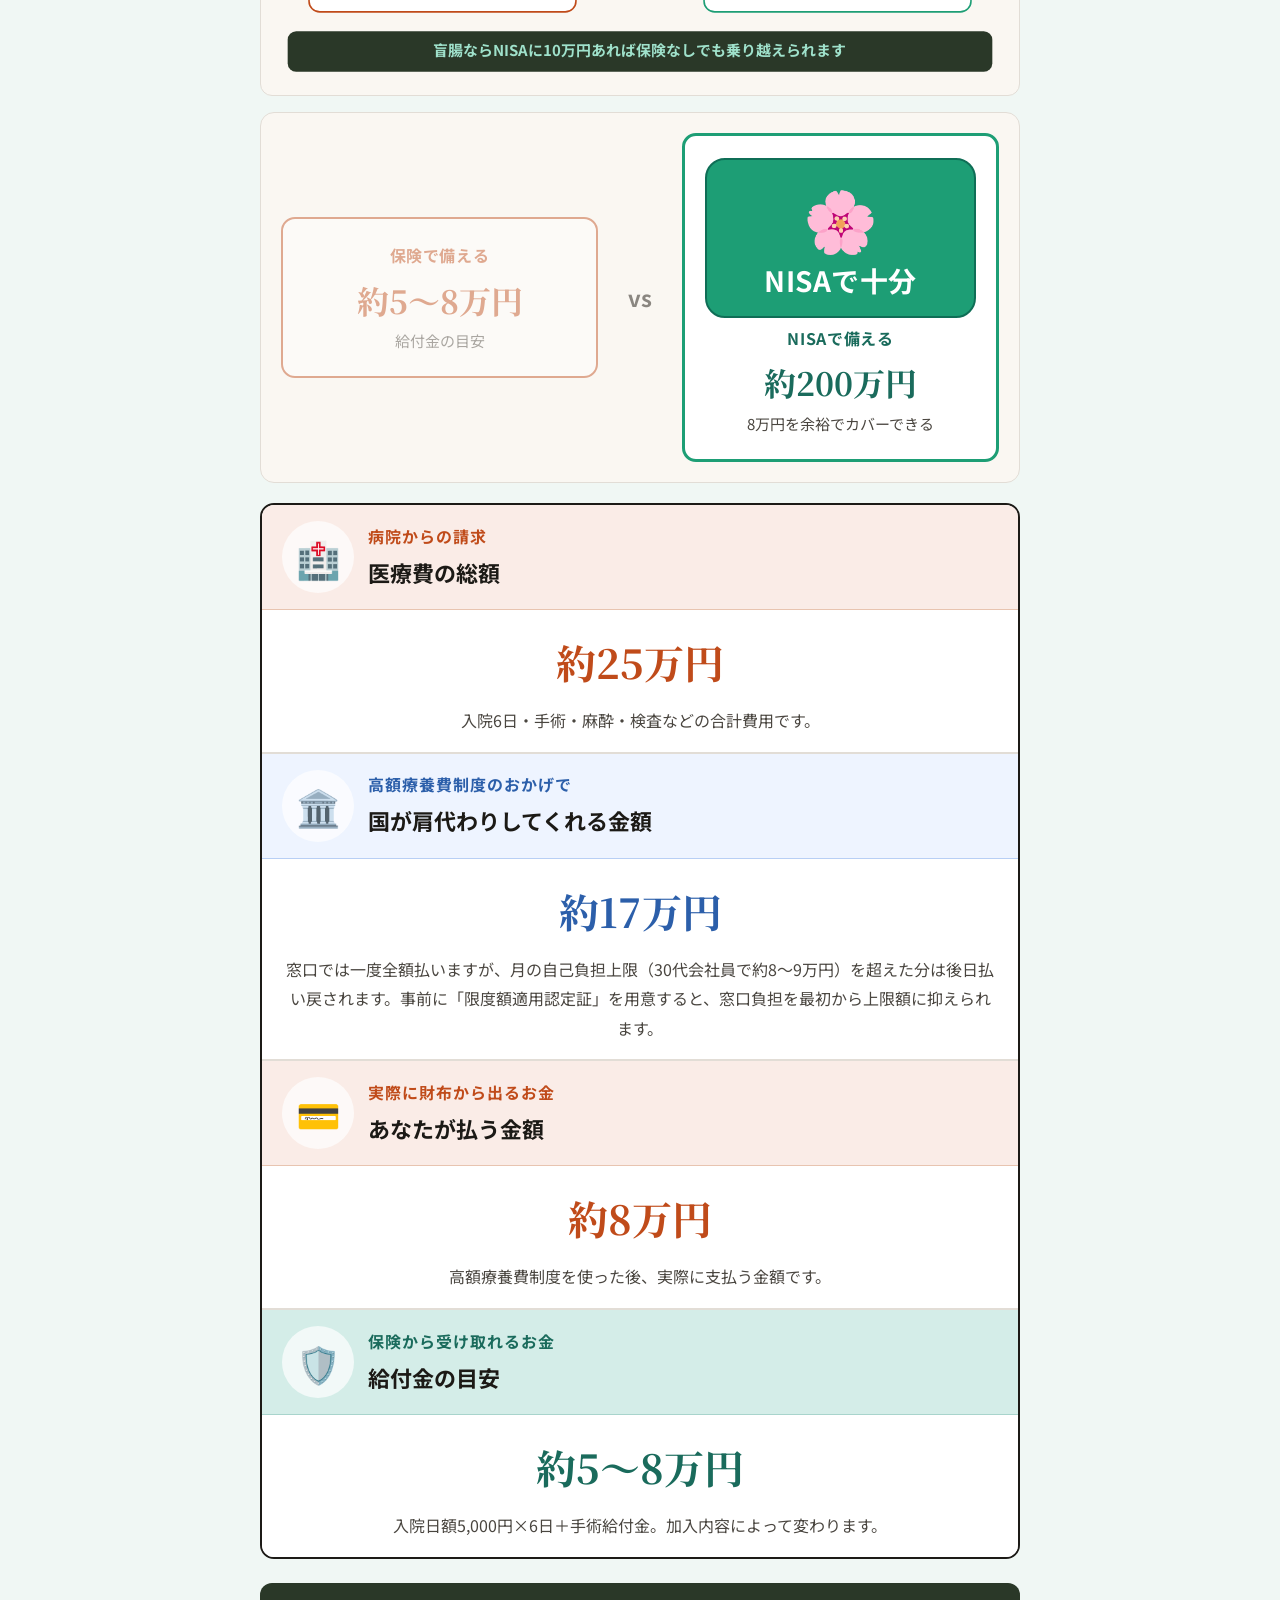
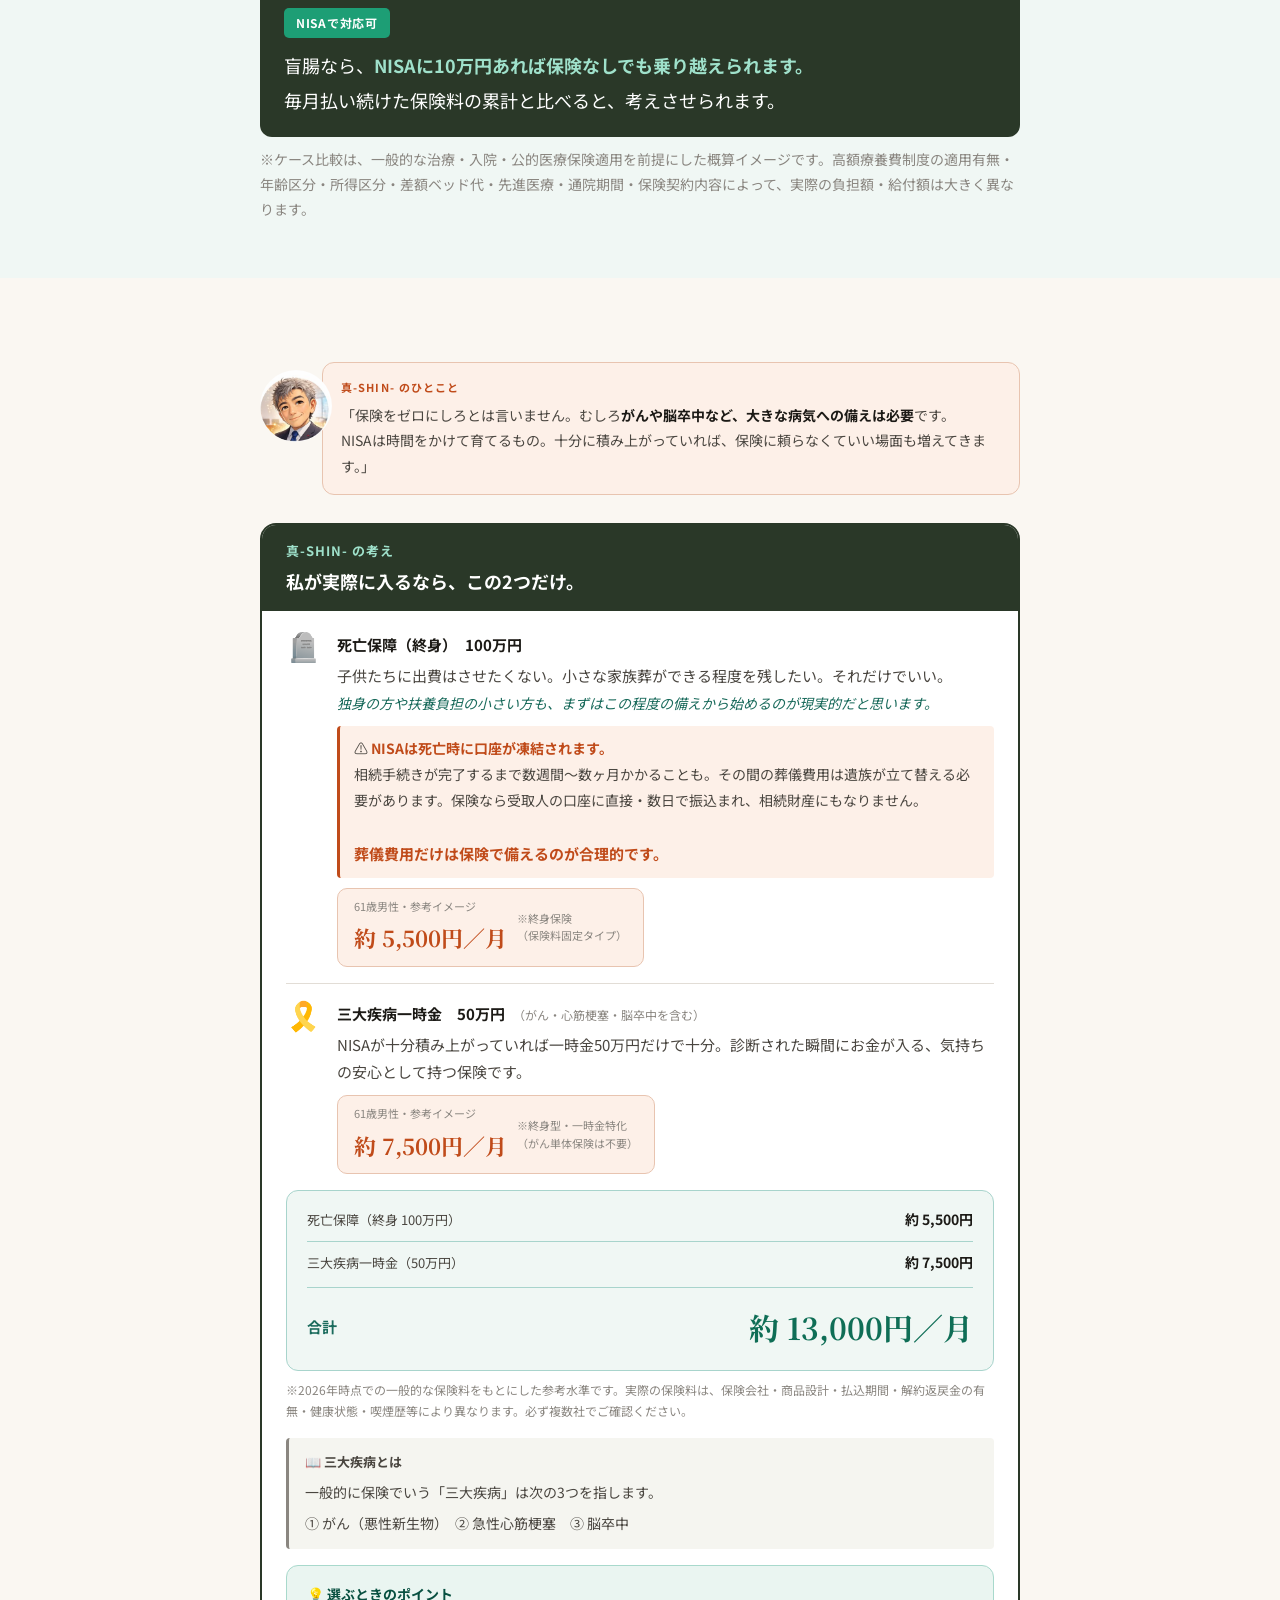
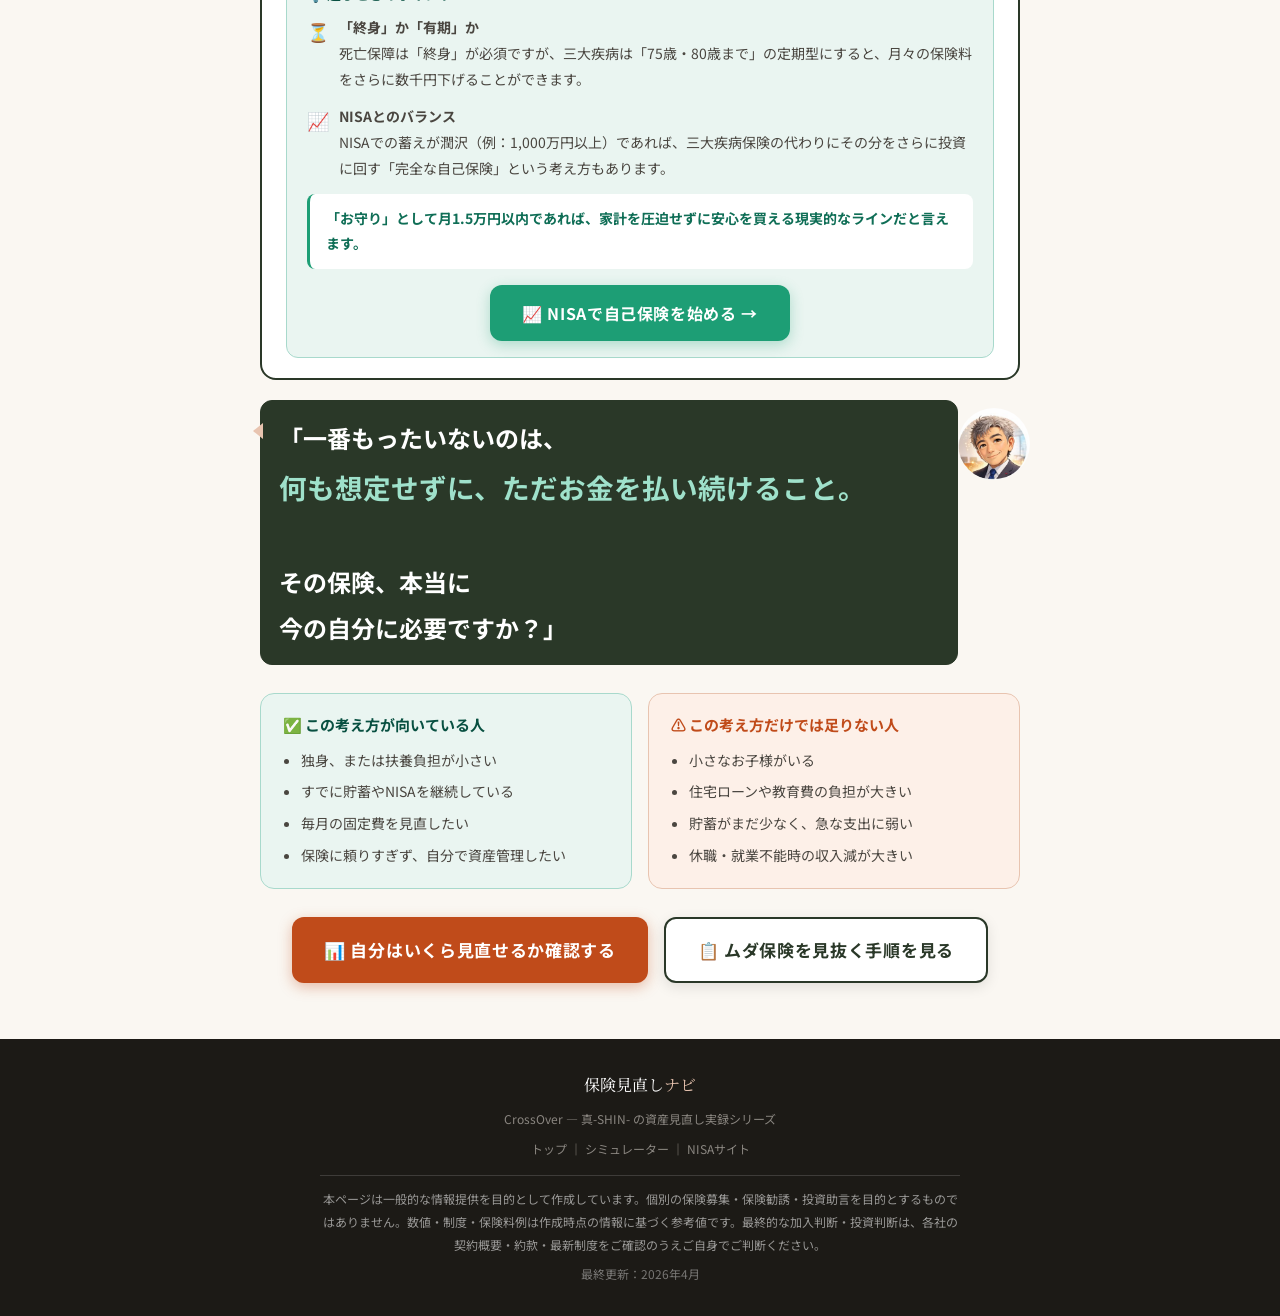
==== commit 41998c22: "Add files via upload" ====
--- a/real-sim.html
+++ b/real-sim.html
@@ -37,7 +37,7 @@
 
 <section class="hero hero-sim">
   <div class="hero-inner fade-in">
-    <span class="hero-eyebrow">独身またはお子様のいない方向け リアルシミュレーター</span>
+    <span class="hero-eyebrow">独身・扶養負担の小さい方向け リアルシミュレーター</span>
     <h1>その保険料、<em>本当に</em>必要ですか？</h1>
     <p class="hero-lead-serif">実際に病気・事故が起きたとき、財布から出るお金を確認しよう。</p>
     <p class="hero-disclaimer">※本ページは一般的な情報提供を目的とした試算ページです。保険商品や投資成果を保証・推奨するものではありません。実際の保険料・給付内容・自己負担額は、年齢・健康状態・加入条件・制度改定・病院・治療内容により異なります。</p>
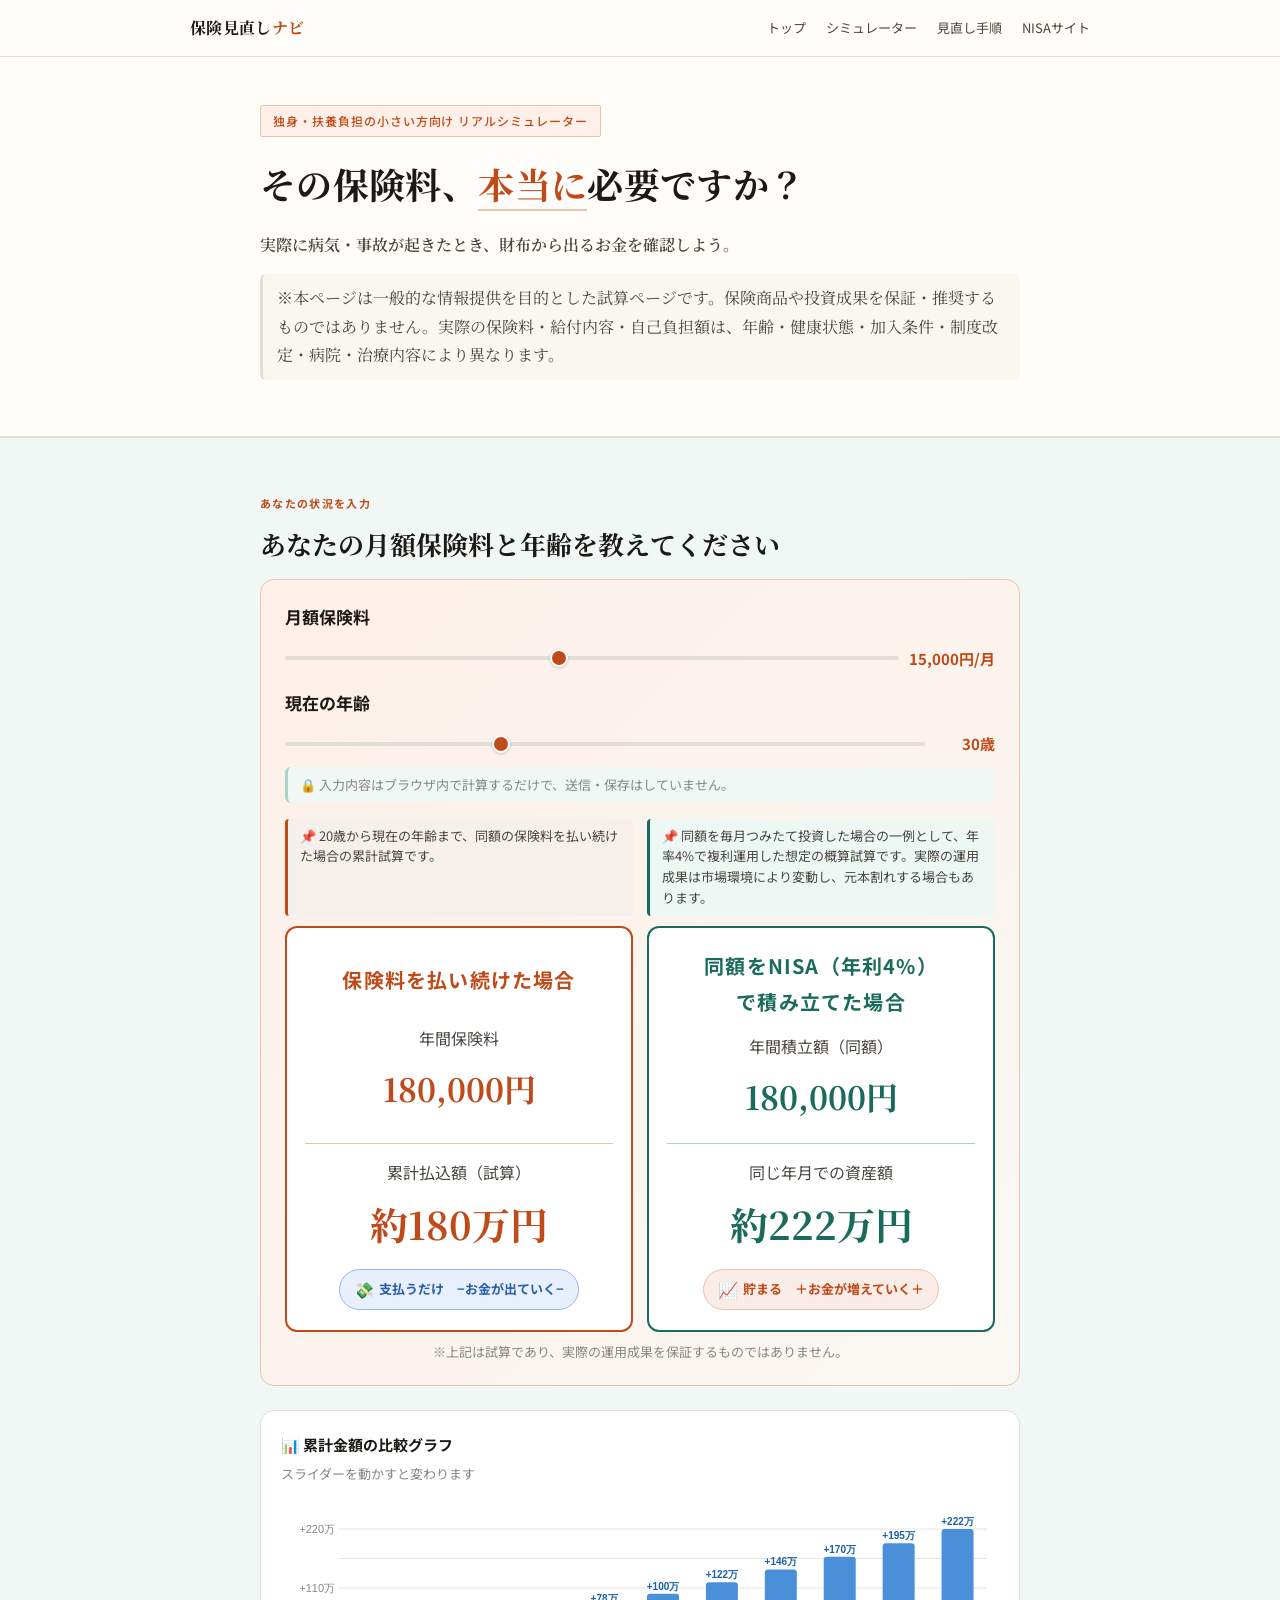
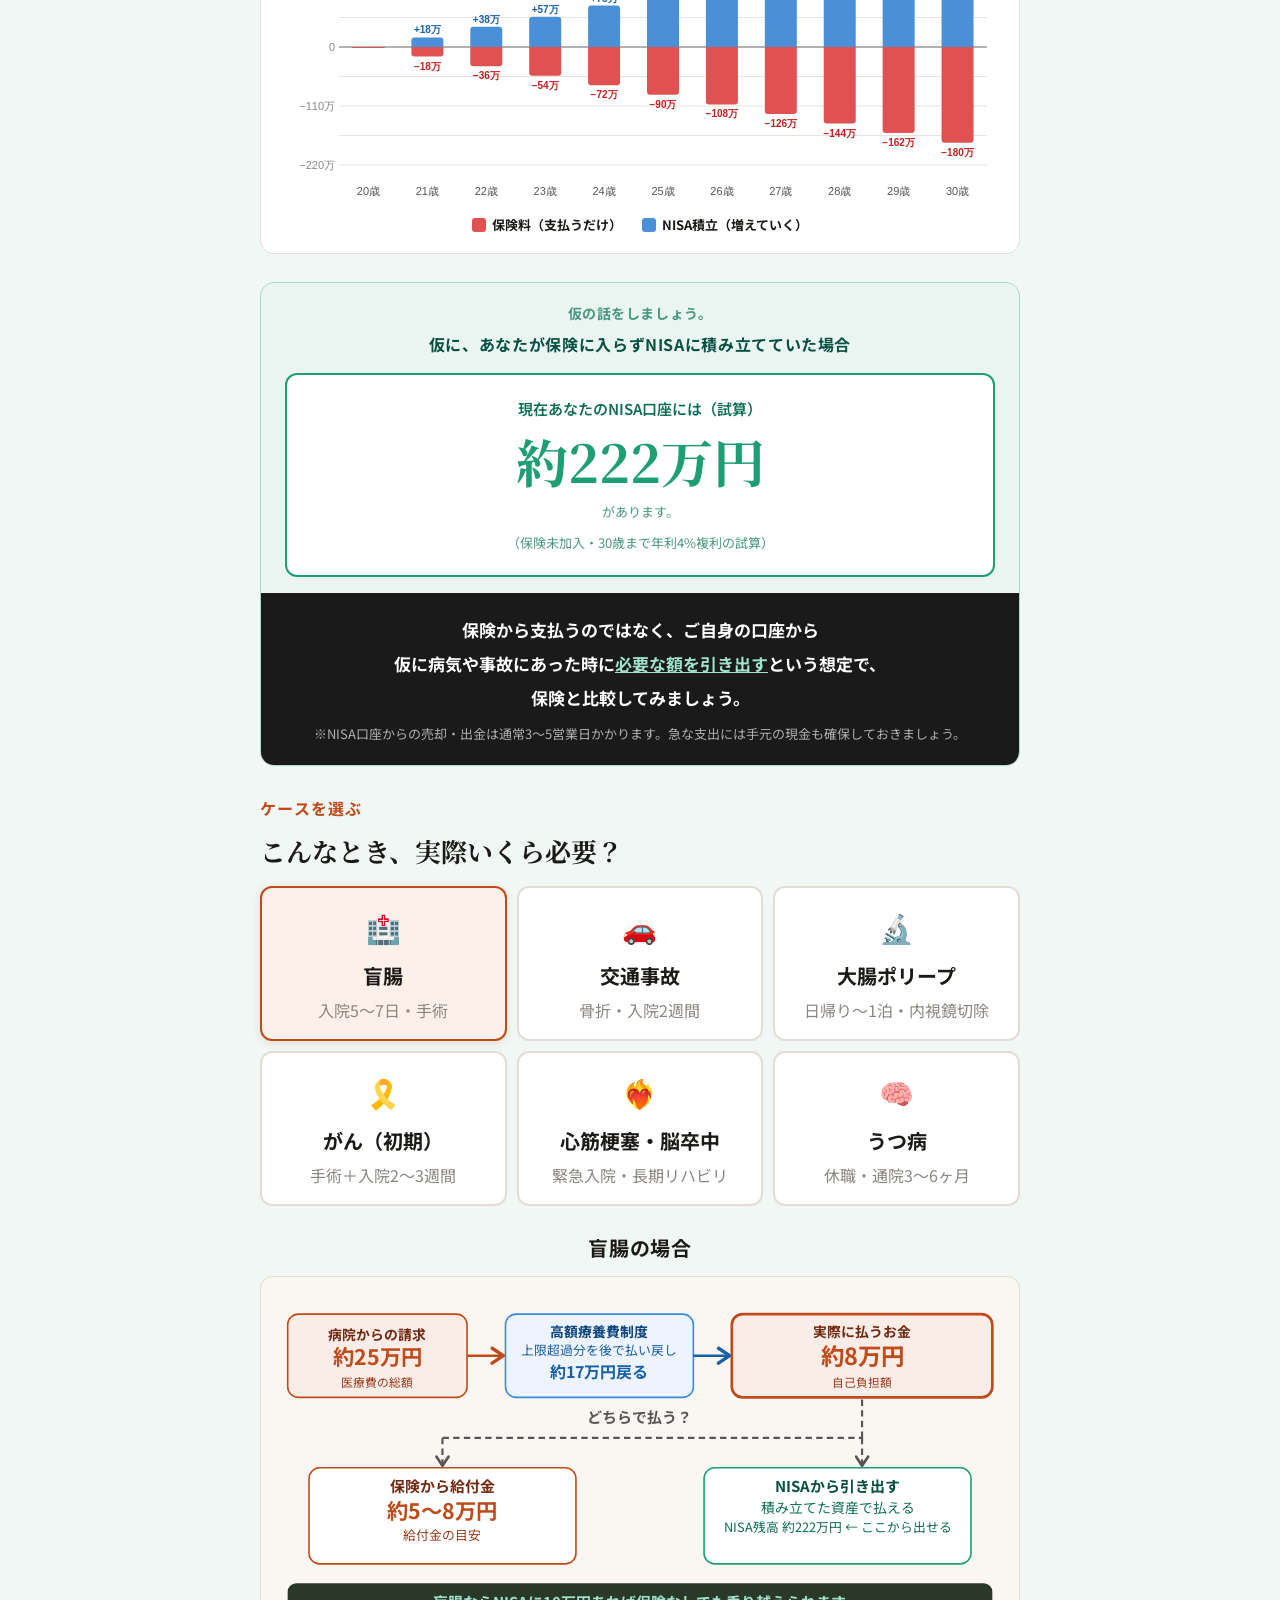
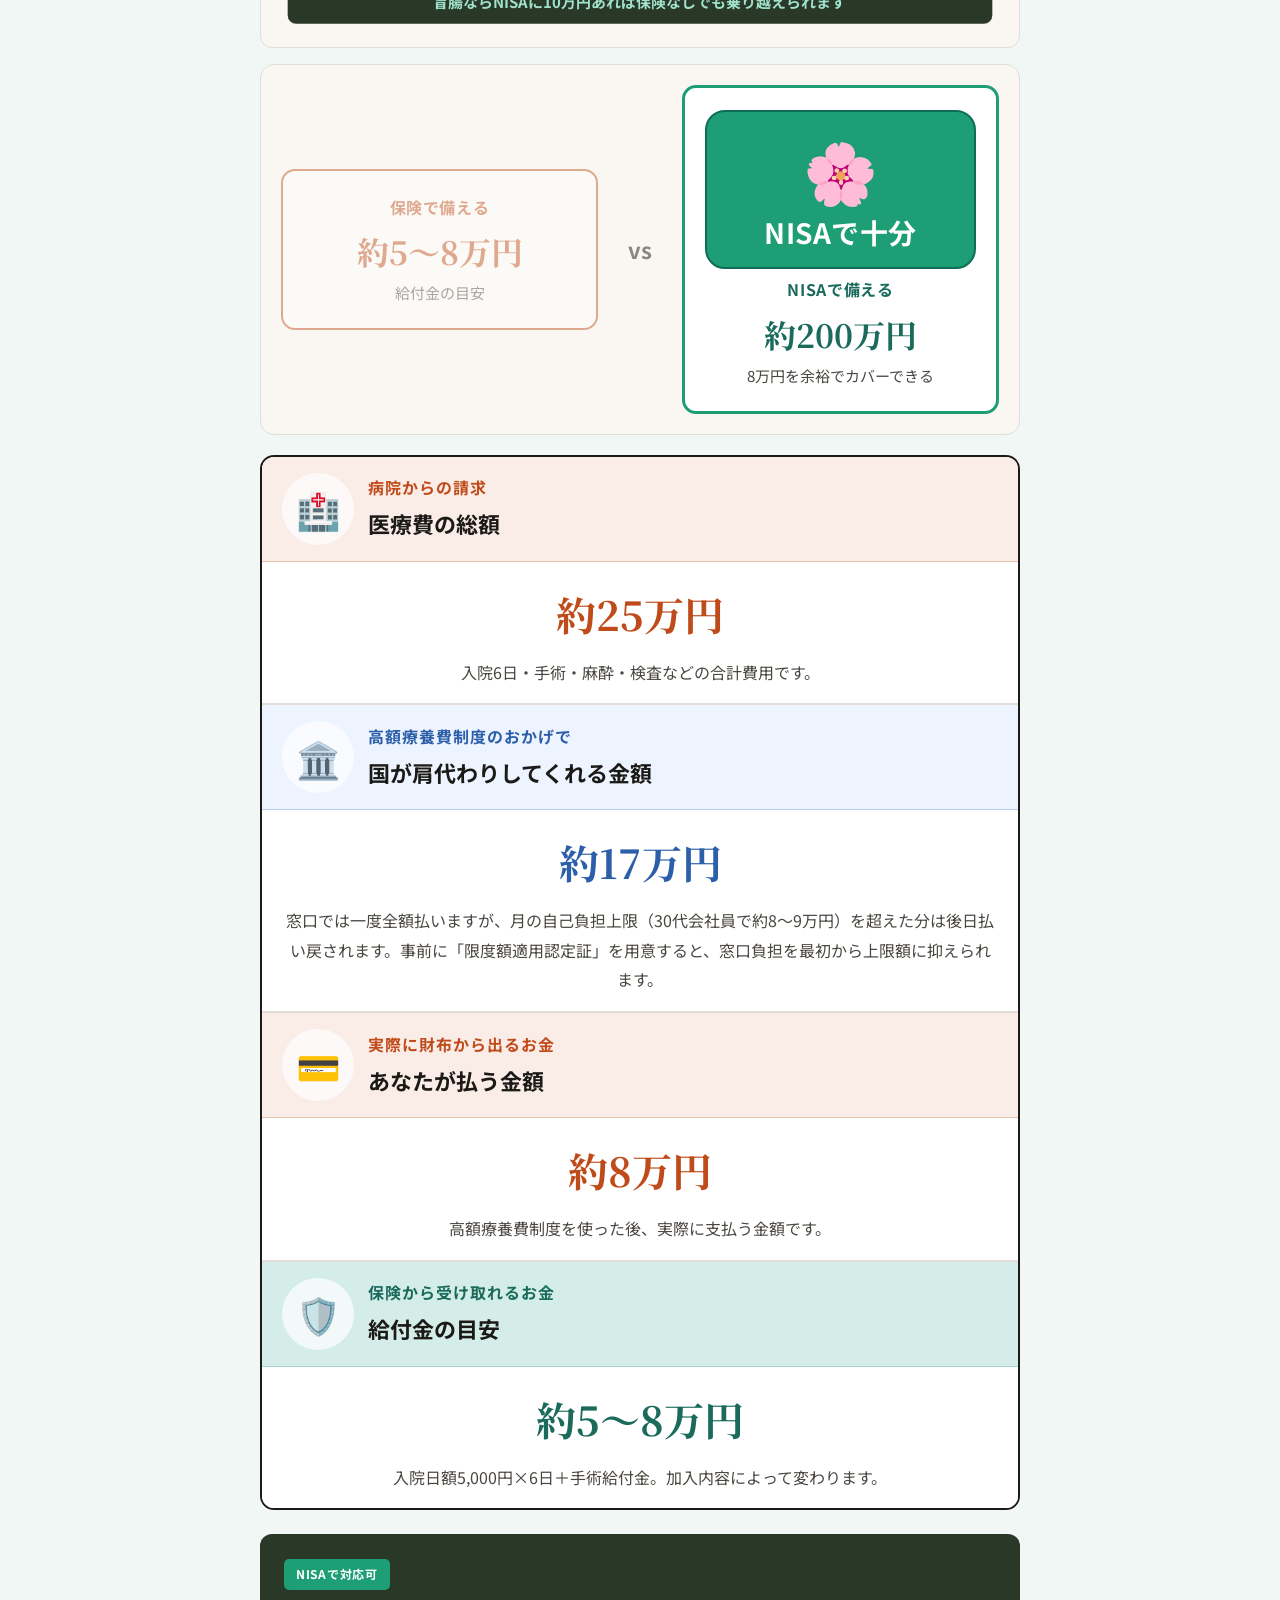
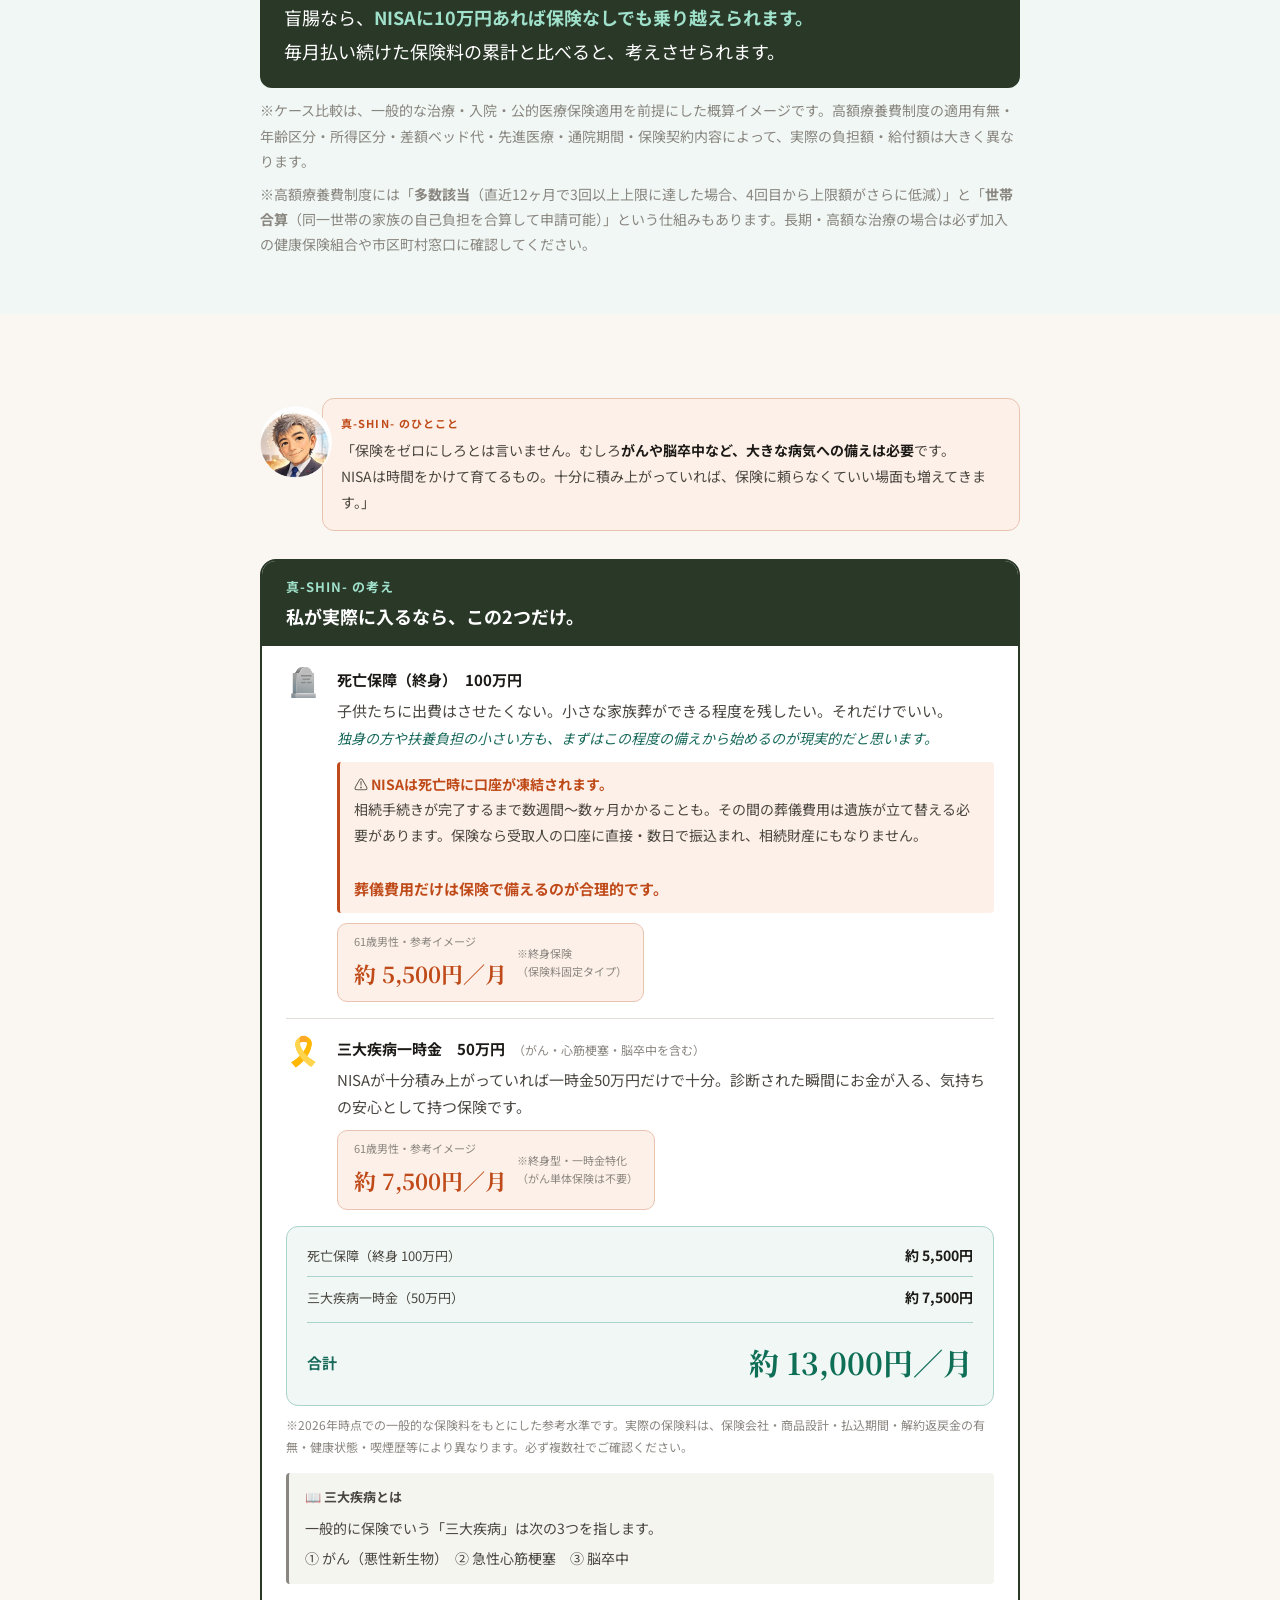
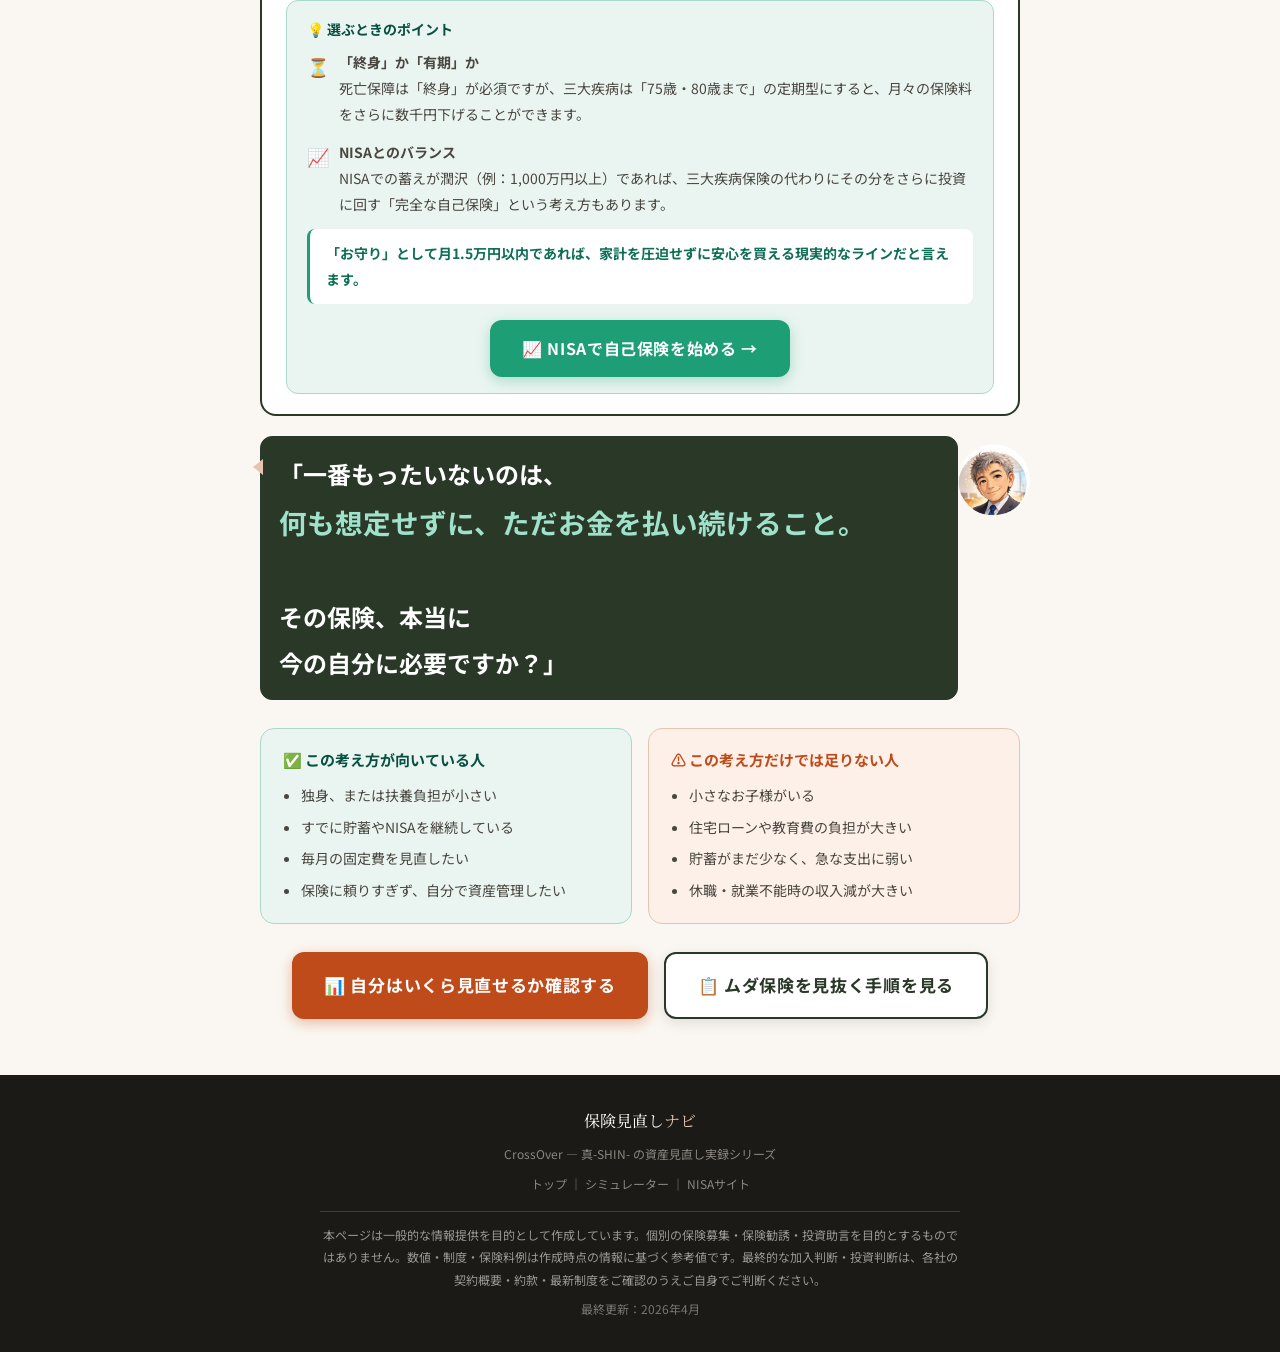
==== commit a8f8de4b: "Add files via upload" ====
--- a/real-sim.html
+++ b/real-sim.html
@@ -18,6 +18,11 @@
   <meta name="twitter:image"      content="https://crossover4029-web.github.io/img/ogp-real-sim.png">
   <link rel="preconnect" href="https://fonts.googleapis.com">
   <link href="https://fonts.googleapis.com/css2?family=Noto+Serif+JP:wght@400;600;700&family=Noto+Sans+JP:wght@400;500;700&display=swap" rel="stylesheet">
+  <style>
+    /* Google Fonts font-display:swap 強制適用（CLS抑制） */
+    @font-face { font-family:'Noto Serif JP'; font-display:swap; }
+    @font-face { font-family:'Noto Sans JP';  font-display:swap; }
+  </style>
   <link rel="stylesheet" href="css/style.css">
   <link rel="stylesheet" href="css/real-sim.css">
 </head>
@@ -26,7 +31,7 @@
 <header>
   <div class="header-inner">
     <a href="index.html" class="logo">保険見直し<span>ナビ</span></a>
-    <nav>
+    <nav aria-label="サイトナビゲーション">
       <a href="index.html">トップ</a>
       <a href="simulator.html">シミュレーター</a>
       <a href="review-guide.html">見直し手順</a>
@@ -41,10 +46,6 @@
     <h1>その保険料、<em>本当に</em>必要ですか？</h1>
     <p class="hero-lead-serif">実際に病気・事故が起きたとき、財布から出るお金を確認しよう。</p>
     <p class="hero-disclaimer">※本ページは一般的な情報提供を目的とした試算ページです。保険商品や投資成果を保証・推奨するものではありません。実際の保険料・給付内容・自己負担額は、年齢・健康状態・加入条件・制度改定・病院・治療内容により異なります。</p>
-    <p class="hero-lead">
-      「万が一のために」と入った保険。でも実際いくら必要なのか、考えたことはありますか？<br>
-      6つのリアルなケースで「保険あり」vs「NISAで備える」を比べてみましょう。
-    </p>
   </div>
 </section>
 
@@ -52,7 +53,7 @@
   <div class="section-inner fade-in">
 
     <div class="section-label">あなたの状況を入力</div>
-    <h2 class="section-title section-title-mb">まず保険料と年齢を教えてください</h2>
+    <h2 class="section-title section-title-mb">あなたの月額保険料と年齢を教えてください</h2>
 
     <div class="slider-card">
       <div class="slider-card-title">月額保険料</div>
@@ -116,7 +117,7 @@
       <div class="bar-chart-title">📊 累計金額の比較グラフ</div>
       <div class="bar-chart-sub">スライダーを動かすと変わります</div>
       <div class="bar-chart-wrap">
-        <canvas id="bar-chart" height="260" class="canvas-full"></canvas>
+        <canvas id="bar-chart" class="canvas-full"></canvas>
       </div>
       <div class="bar-chart-legend">
         <span class="bar-chart-legend-item"><span class="bar-chart-legend-dot bar-chart-legend-dot-ins"></span>保険料（支払うだけ）</span>
@@ -140,7 +141,8 @@
         <div class="premise-card-bottom-text">
           保険から支払うのではなく、ご自身の口座から<br>
           仮に病気や事故にあった時に<span class="premise-card-bottom-accent">必要な額を引き出す</span>という想定で、<br>
-          保険と比較してみましょう。
+          保険と比較してみましょう。<br>
+          <span class="premise-card-bottom-sub">※NISA口座からの売却・出金は通常3〜5営業日かかります。急な支出には手元の現金も確保しておきましょう。</span>
         </div>
       </div>
     </div>
@@ -251,6 +253,7 @@
 
     <div class="conclusion-box conclusion-box-lg" id="conclusion">—</div>
     <p class="note-text">※ケース比較は、一般的な治療・入院・公的医療保険適用を前提にした概算イメージです。高額療養費制度の適用有無・年齢区分・所得区分・差額ベッド代・先進医療・通院期間・保険契約内容によって、実際の負担額・給付額は大きく異なります。</p>
+    <p class="note-text">※高額療養費制度には「<strong>多数該当</strong>（直近12ヶ月で3回以上上限に達した場合、4回目から上限額がさらに低減）」と「<strong>世帯合算</strong>（同一世帯の家族の自己負担を合算して申請可能）」という仕組みもあります。長期・高額な治療の場合は必ず加入の健康保険組合や市区町村窓口に確認してください。</p>
   </div>
 </section>
 
--- a/css/real-sim.css
+++ b/css/real-sim.css
@@ -322,6 +322,7 @@
 .premise-card-bottom { background:#1A1A1A; padding:20px 28px; text-align:center; }
 .premise-card-bottom-text { font-size:17px; font-weight:700; color:#fff; line-height:2; }
 .premise-card-bottom-accent { text-decoration:underline; color:#9FE1CB; }
+.premise-card-bottom-sub { display:block; font-size:13px; font-weight:400; color:rgba(255,255,255,.65); margin-top:8px; line-height:1.7; }
 
 /* ── section-label / section-title 調整 ── */
 .section-label-lg { font-size:16px; font-weight:700; letter-spacing:.08em; margin-bottom:8px; }
@@ -342,17 +343,25 @@
 .section-teal-bg { background:#F0F7F4; border-top:1px solid var(--border); }
 .footer-copy { margin-bottom:8px; }
 .canvas-full { width:100%; display:block; }
-.hero-lead-serif { font-family:var(--serif); font-size:16px; color:var(--ink-mid); margin:0 0 16px; }
+.hero-lead-serif { font-family:var(--serif); font-size:clamp(19px,2.6vw,23px); font-weight:600; color:var(--ink); margin:0 0 20px; line-height:1.7; }
 .sandai-def-list { display:inline-block; margin-top:4px; }
 
 /* ヒーロー免責文 */
 .hero-disclaimer {
-  font-size:13px; color:rgba(255,255,255,.75);
-  background:rgba(0,0,0,.18); border-radius:6px;
+  font-size:13px; color:var(--ink-mid);
+  background:var(--cream); border-radius:6px;
   padding:10px 14px; line-height:1.8;
-  margin:0 0 16px; border-left:3px solid rgba(255,255,255,.4);
-}
-
+  margin:16px 0 0; border-left:3px solid var(--border);
+}
+
+
+/* hero-lead：ヒーロー内で大きく・白系に上書き */
+.hero-sim .hero-lead {
+  font-size:clamp(17px,2.2vw,20px);
+  color:var(--ink-mid);
+  line-height:1.95;
+  margin-bottom:0;
+}
 /* 入力データ非送信の明記 */
 .input-privacy-note {
   font-size:13px; color:var(--ink-light);
